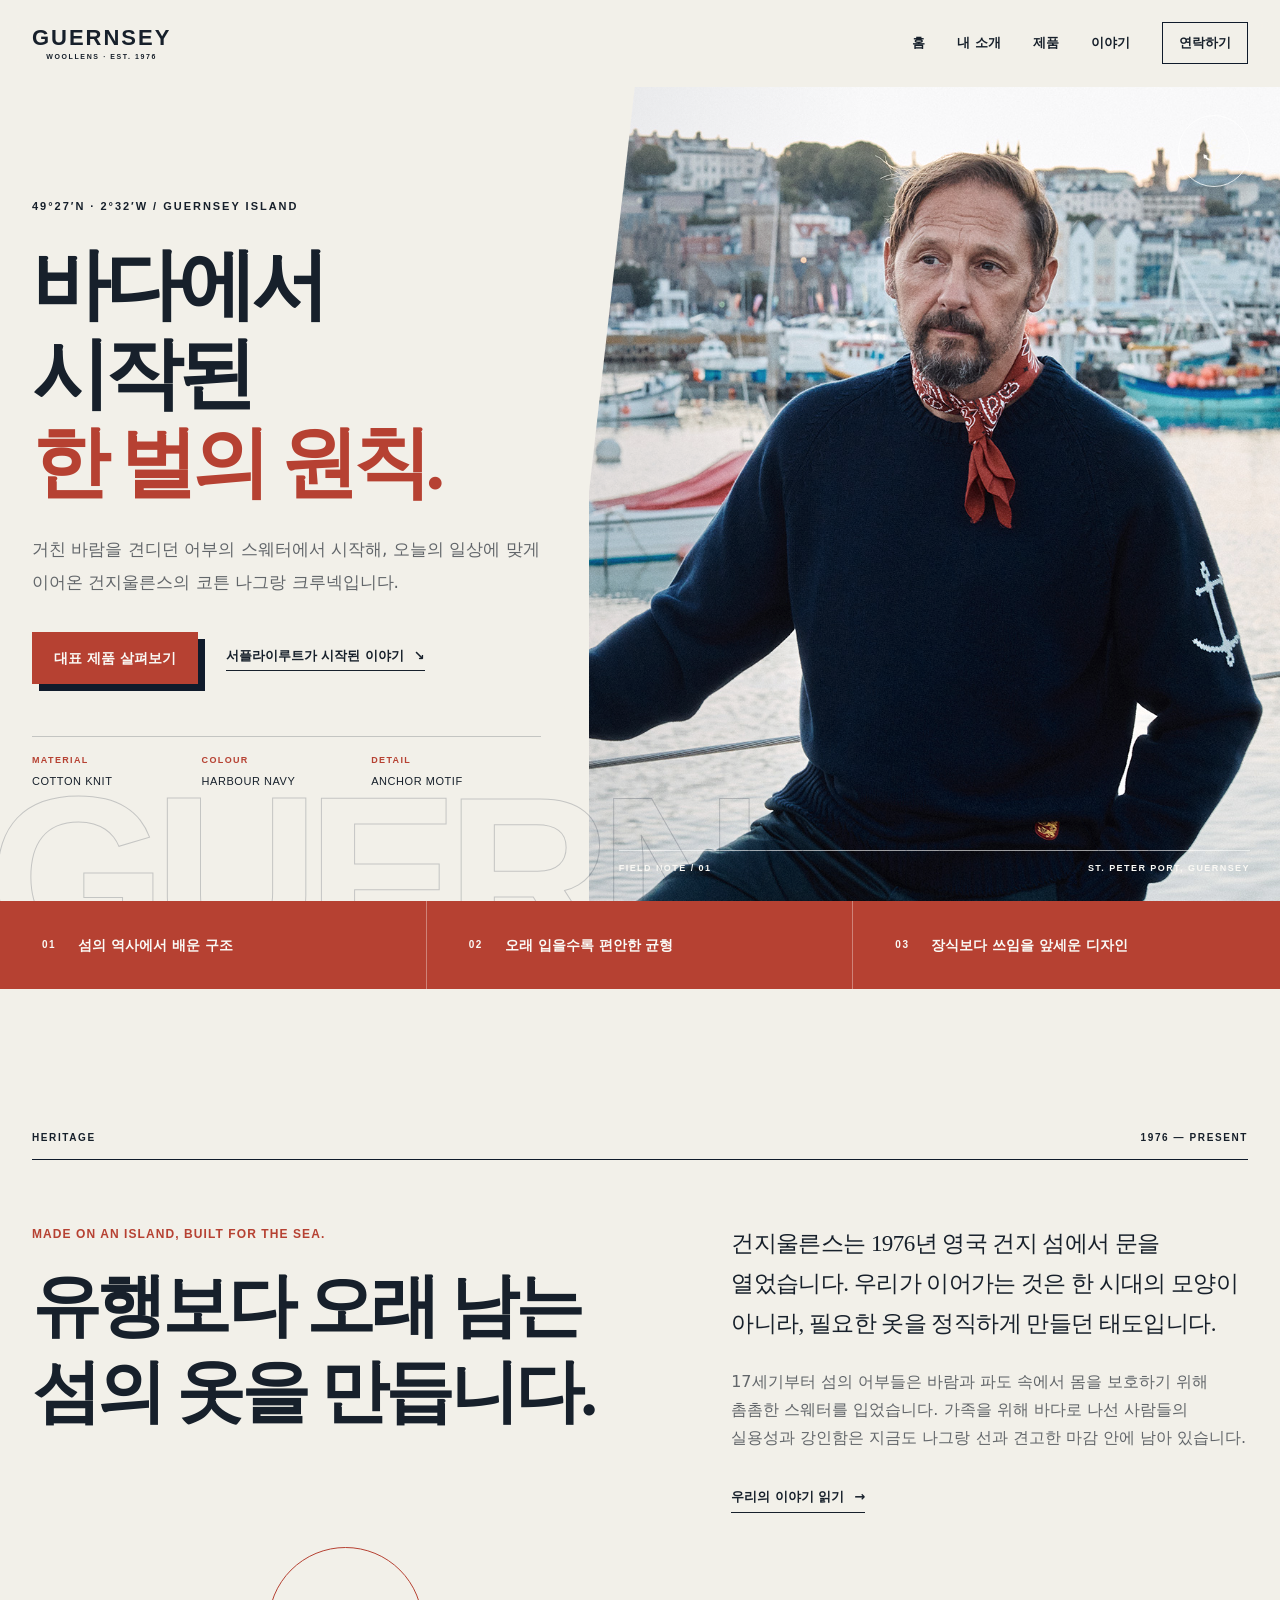
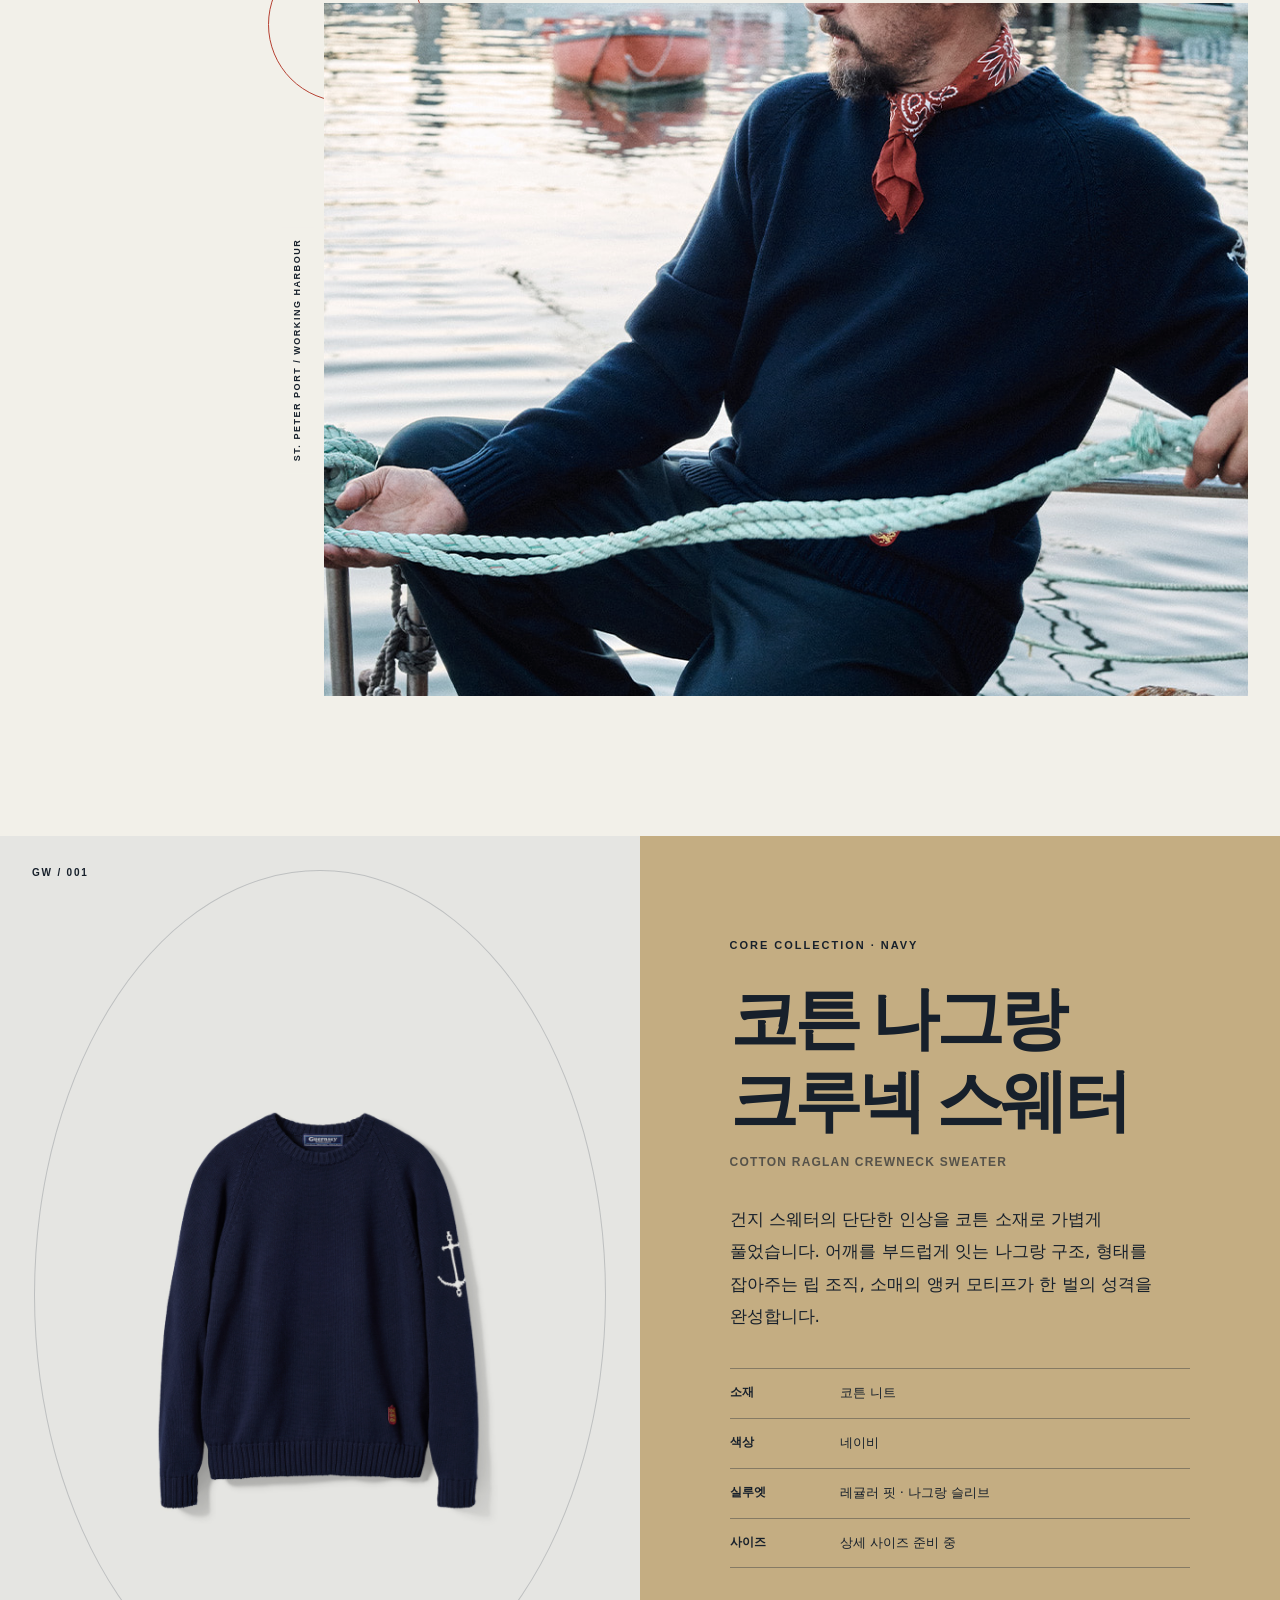
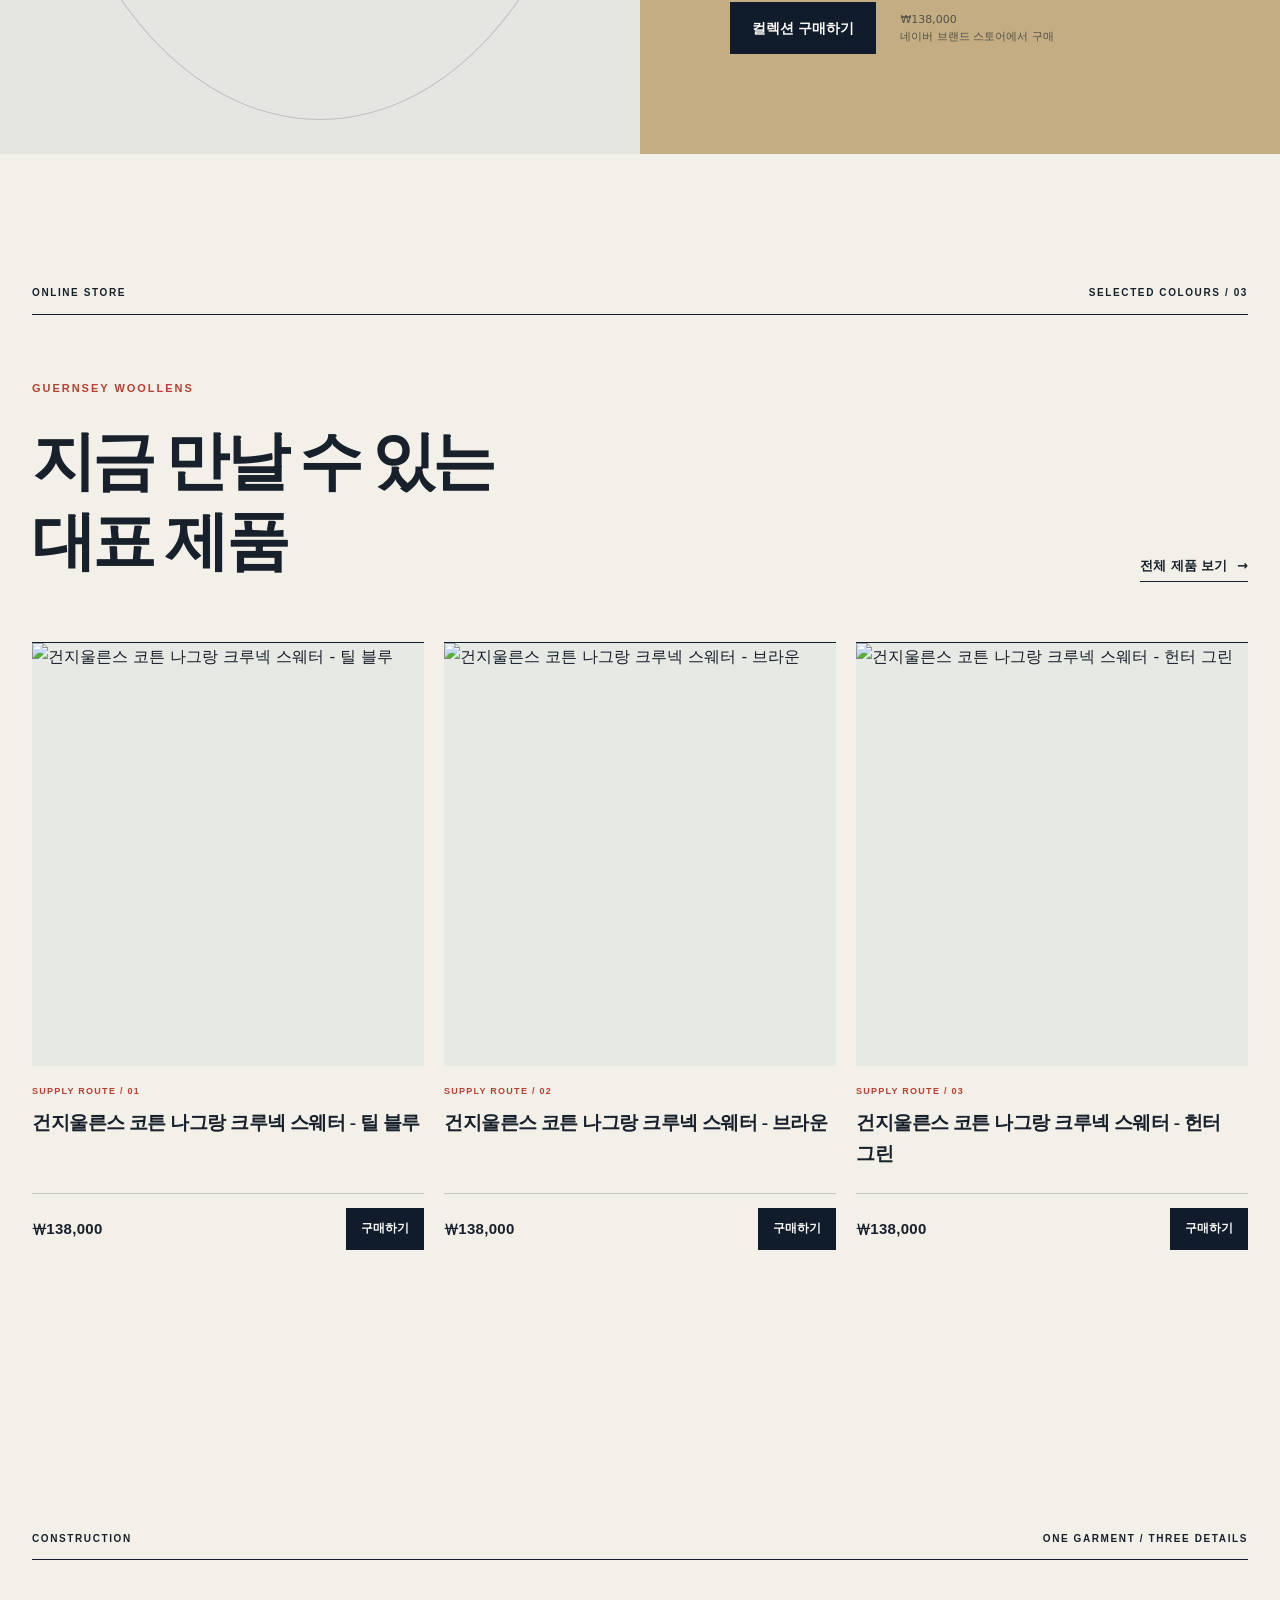
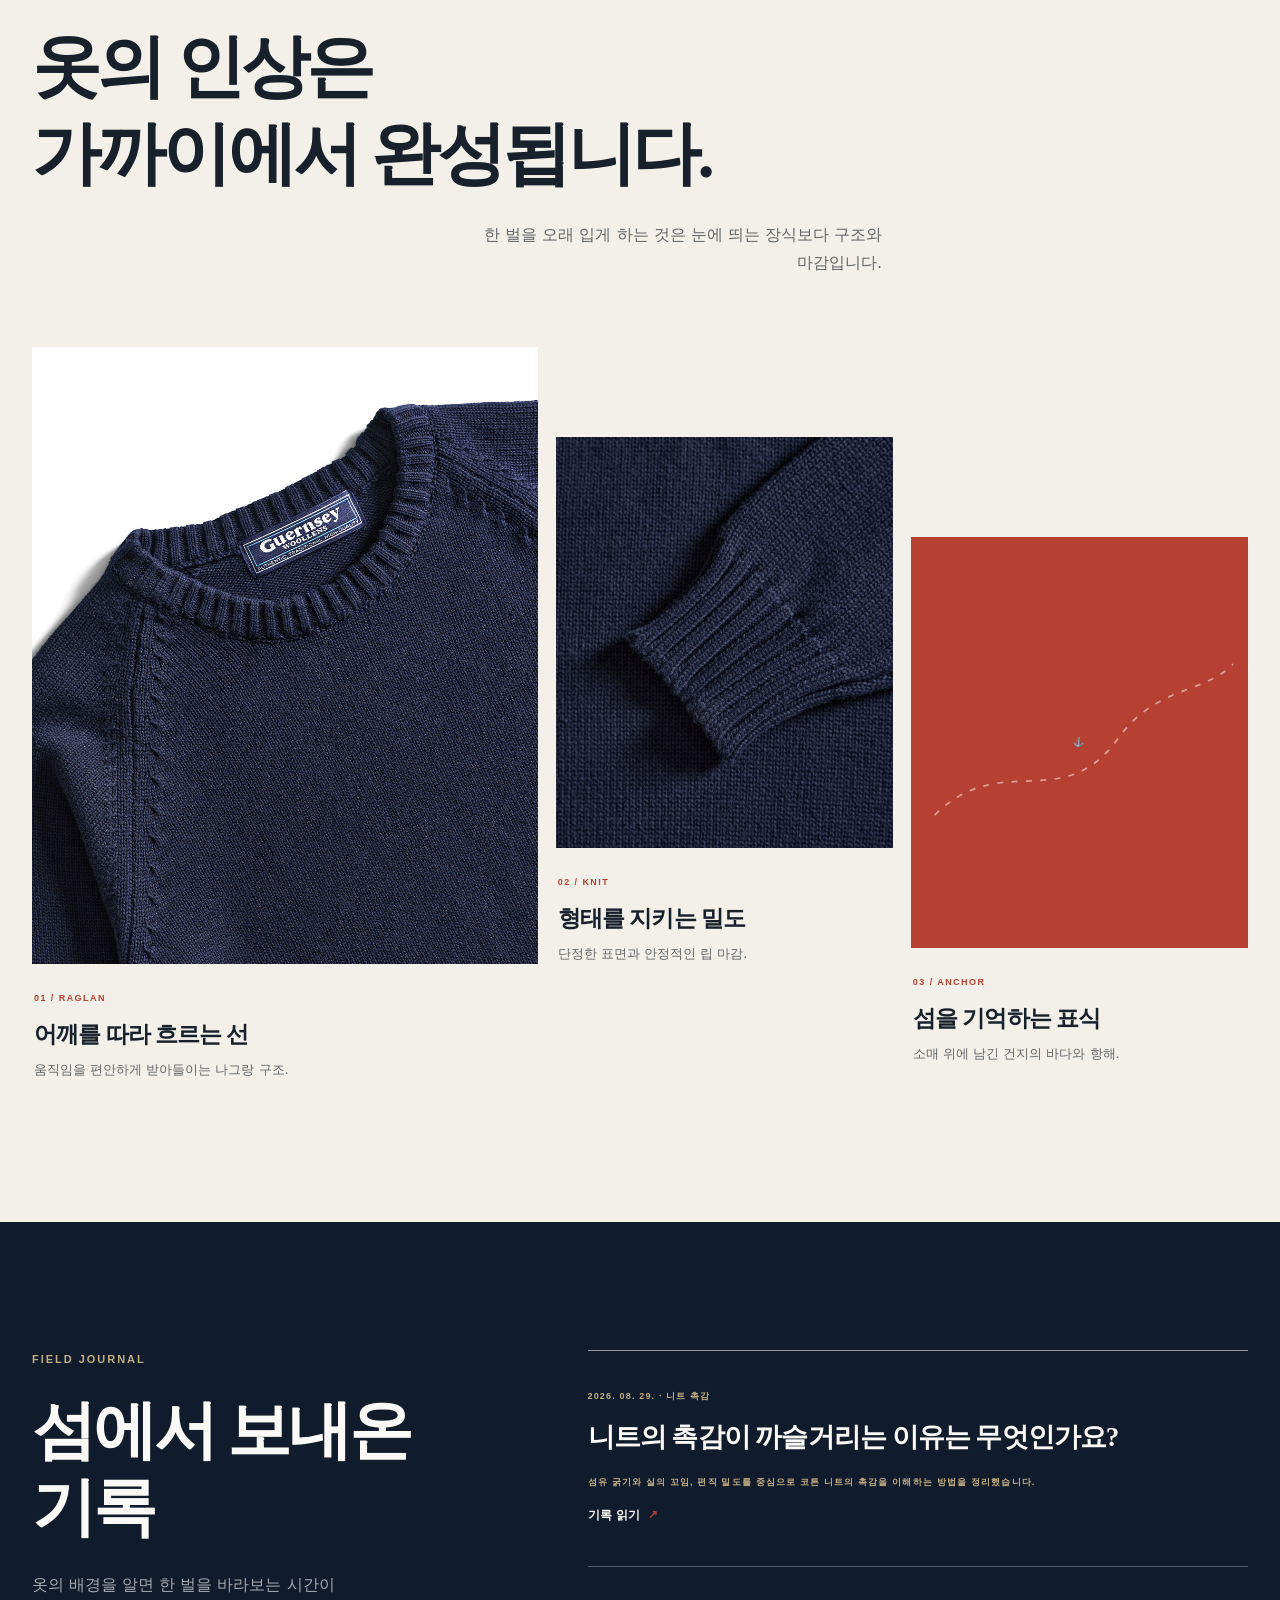
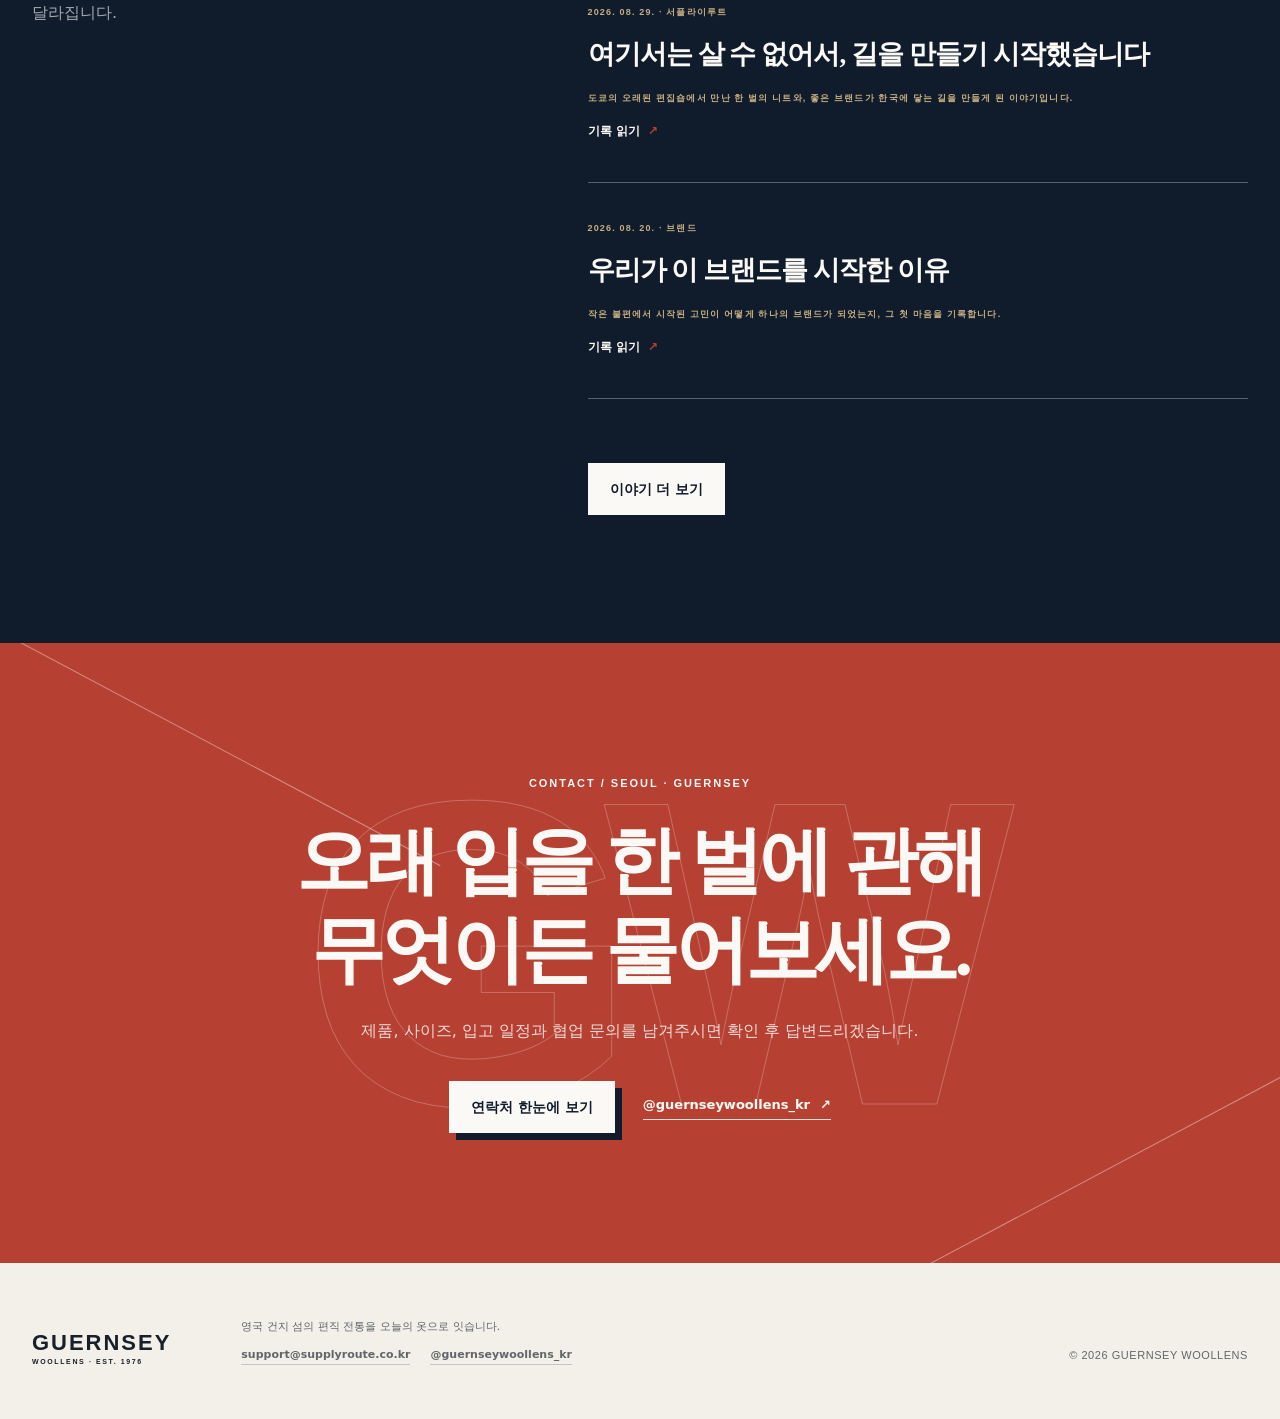
==== index.html @ d90241e7 "Publish knit texture guide" ====
<!doctype html>
<html lang="ko">
  <head>
    <meta charset="utf-8">
    <meta name="viewport" content="width=device-width, initial-scale=1">
    <meta
      name="description"
      content="1976년 영국 건지 섬에서 시작된 건지울른스. 전통적인 편직 방식으로 완성한 코튼 나그랑 크루넥 스웨터를 소개합니다."
    >
    <meta name="theme-color" content="#101b2b">
    <link rel="canonical" href="https://guernsey-woollens-swpark.vercel.app/">
    <meta property="og:type" content="website">
    <meta property="og:locale" content="ko_KR">
    <meta property="og:site_name" content="건지울른스">
    <meta property="og:title" content="건지울른스 | 바다에서 시작된 한 벌의 원칙">
    <meta property="og:description" content="1976년 영국 건지 섬에서 시작된 건지울른스의 코튼 나그랑 크루넥 스웨터를 소개합니다.">
    <meta property="og:url" content="https://guernsey-woollens-swpark.vercel.app/">
    <meta property="og:image" content="https://guernsey-woollens-swpark.vercel.app/assets/guernsey-hero.jpg">
    <title>건지울른스 | 바다에서 시작된 한 벌의 원칙</title>
    <script type="application/ld+json">
      {
        "@context": "https://schema.org",
        "@graph": [
          {
            "@type": "Organization",
            "@id": "https://guernsey-woollens-swpark.vercel.app/#organization",
            "name": "건지울른스",
            "alternateName": "Guernsey Woollens",
            "url": "https://guernsey-woollens-swpark.vercel.app/",
            "email": "support@supplyroute.co.kr",
            "foundingDate": "1976",
            "foundingLocation": {"@type": "Place", "name": "영국 건지 섬"},
            "sameAs": [
              "https://www.instagram.com/guernseywoollens_kr/",
              "https://supplyroute.co.kr/brand/signature.html?brand_no=137"
            ]
          },
          {
            "@type": "WebSite",
            "@id": "https://guernsey-woollens-swpark.vercel.app/#website",
            "url": "https://guernsey-woollens-swpark.vercel.app/",
            "name": "건지울른스 · 서플라이루트",
            "inLanguage": "ko-KR",
            "publisher": {"@id": "https://guernsey-woollens-swpark.vercel.app/#organization"}
          },
          {
            "@type": "Product",
            "name": "건지울른스 코튼 나그랑 크루넥 스웨터 컬렉션",
            "description": "코튼 소재의 나그랑 크루넥 스웨터 컬렉션입니다.",
            "image": "https://guernsey-woollens-swpark.vercel.app/assets/guernsey-product.jpg",
            "brand": {"@type": "Brand", "name": "건지울른스"},
            "offers": {
              "@type": "Offer",
              "url": "https://brand.naver.com/supplyroute/products/10875365708",
              "priceCurrency": "KRW",
              "price": "138000"
            }
          }
        ]
      }
    </script>
    <link rel="stylesheet" href="styles.css">
    <script src="script.js" defer></script>
  </head>
  <body>
    <a class="skip-link" href="#main">본문으로 바로가기</a>

    <header class="site-header" data-header>
      <div class="header-inner">
        <a class="wordmark" href="#home" aria-label="건지울른스 홈">
          <strong>GUERNSEY</strong>
          <span>WOOLLENS · EST. 1976</span>
        </a>
        <button
          class="menu-button"
          type="submit"
          aria-expanded="false"
          aria-controls="site-nav"
          aria-label="메뉴 열기"
          data-menu-button
        >
          <span></span><span></span>
        </button>
        <nav class="site-nav" id="site-nav" aria-label="주요 메뉴" data-menu>
          <a href="#home">홈</a>
          <a href="about.html">내 소개</a>
          <a href="products.html">제품</a>
          <a href="story/">이야기</a>
          <a class="nav-contact" href="contact.html">연락하기</a>
        </nav>
      </div>
    </header>

    <main id="main">
      <section class="hero" id="home" aria-labelledby="hero-title">
        <div class="hero-copy" data-reveal>
          <p class="coordinate">49°27′N · 2°32′W / GUERNSEY ISLAND</p>
          <h1 id="hero-title">바다에서 시작된<br><em>한 벌의 원칙.</em></h1>
          <p class="hero-description">
            거친 바람을 견디던 어부의 스웨터에서 시작해, 오늘의 일상에 맞게 이어온
            건지울른스의 코튼 나그랑 크루넥입니다.
          </p>
          <div class="hero-actions">
            <a class="button button-signal" href="#featured-products">대표 제품 살펴보기</a>
            <a class="rule-link" href="about.html">서플라이루트가 시작된 이야기 <span aria-hidden="true">↘</span></a>
          </div>
          <dl class="hero-specs" aria-label="대표 제품 요약">
            <div><dt>Material</dt><dd>Cotton knit</dd></div>
            <div><dt>Colour</dt><dd>Harbour navy</dd></div>
            <div><dt>Detail</dt><dd>Anchor motif</dd></div>
          </dl>
        </div>
        <figure class="hero-image" data-reveal>
          <img src="assets/guernsey-hero.jpg" alt="건지 항구를 배경으로 네이비 나그랑 스웨터를 입은 남성" width="960" height="1280">
          <figcaption><span>FIELD NOTE / 01</span><span>ST. PETER PORT, GUERNSEY</span></figcaption>
          <div class="anchor-stamp" aria-hidden="true">⚓</div>
        </figure>
        <p class="hero-ghost" aria-hidden="true">GUERNSEY</p>
      </section>

      <section class="signal-strip" aria-label="브랜드 핵심 가치">
        <div><span>01</span><p>섬의 역사에서 배운 구조</p></div>
        <div><span>02</span><p>오래 입을수록 편안한 균형</p></div>
        <div><span>03</span><p>장식보다 쓰임을 앞세운 디자인</p></div>
      </section>

      <section class="section heritage" id="about" aria-labelledby="about-title">
        <div class="section-label" data-reveal><span>HERITAGE</span><span>1976 — PRESENT</span></div>
        <div class="heritage-grid">
          <div class="heritage-title" data-reveal>
            <p class="kicker">Made on an island, built for the sea.</p>
            <h2 id="about-title">유행보다 오래 남는<br>섬의 옷을 만듭니다.</h2>
          </div>
          <div class="heritage-copy" data-reveal>
            <p class="lead">
              건지울른스는 1976년 영국 건지 섬에서 문을 열었습니다. 우리가 이어가는 것은
              한 시대의 모양이 아니라, 필요한 옷을 정직하게 만들던 태도입니다.
            </p>
            <p>
              17세기부터 섬의 어부들은 바람과 파도 속에서 몸을 보호하기 위해 촘촘한 스웨터를
              입었습니다. 가족을 위해 바다로 나선 사람들의 실용성과 강인함은 지금도
              나그랑 선과 견고한 마감 안에 남아 있습니다.
            </p>
            <a class="rule-link" href="about.html">우리의 이야기 읽기 <span aria-hidden="true">→</span></a>
          </div>
        </div>
        <figure class="heritage-photo" data-reveal>
          <img src="assets/guernsey-harbour.jpg" alt="건지 항구에서 네이비 스웨터를 입고 배 위에 앉아 있는 남성" width="960" height="1280" loading="lazy">
          <figcaption>ST. PETER PORT / WORKING HARBOUR</figcaption>
        </figure>
      </section>

      <section class="product-feature" id="products" aria-labelledby="product-title">
        <div class="product-visual" data-reveal>
          <img src="assets/guernsey-product.jpg" alt="네이비 코튼 나그랑 크루넥 스웨터 정면" width="960" height="1280" loading="lazy">
          <span class="product-index">GW / 001</span>
        </div>
        <div class="product-content" data-reveal>
          <p class="coordinate">CORE COLLECTION · NAVY</p>
          <h2 id="product-title">코튼 나그랑<br>크루넥 스웨터</h2>
          <p class="product-name-en">Cotton Raglan Crewneck Sweater</p>
          <p class="product-description">
            건지 스웨터의 단단한 인상을 코튼 소재로 가볍게 풀었습니다. 어깨를 부드럽게 잇는
            나그랑 구조, 형태를 잡아주는 립 조직, 소매의 앵커 모티프가 한 벌의 성격을 완성합니다.
          </p>
          <dl class="product-spec-table">
            <div><dt>소재</dt><dd>코튼 니트</dd></div>
            <div><dt>색상</dt><dd>네이비</dd></div>
            <div><dt>실루엣</dt><dd>레귤러 핏 · 나그랑 슬리브</dd></div>
            <div><dt>사이즈</dt><dd>상세 사이즈 준비 중</dd></div>
          </dl>
          <div class="product-actions">
            <a class="button button-navy" href="https://brand.naver.com/supplyroute/products/10875365708" target="_blank" rel="noopener noreferrer">컬렉션 구매하기</a>
            <p>₩138,000<br>네이버 브랜드 스토어에서 구매</p>
          </div>
        </div>
      </section>

      <section class="featured-products section" id="featured-products" aria-labelledby="featured-title">
        <div class="section-label" data-reveal><span>ONLINE STORE</span><span>SELECTED COLOURS / 03</span></div>
        <div class="catalog-heading" data-reveal>
          <div>
            <p class="coordinate">GUERNSEY WOOLLENS</p>
            <h2 id="featured-title">지금 만날 수 있는<br>대표 제품</h2>
          </div>
          <a class="rule-link" href="products.html">전체 제품 보기 <span aria-hidden="true">→</span></a>
        </div>
        <div class="product-card-grid product-card-grid-featured" data-products-grid data-mode="featured" data-limit="3" aria-live="polite">
          <p class="products-loading">제품 정보를 불러오는 중입니다.</p>
        </div>
      </section>

      <section class="section construction" aria-labelledby="construction-title">
        <div class="section-label" data-reveal><span>CONSTRUCTION</span><span>ONE GARMENT / THREE DETAILS</span></div>
        <div class="construction-heading" data-reveal>
          <h2 id="construction-title">옷의 인상은<br>가까이에서 완성됩니다.</h2>
          <p>한 벌을 오래 입게 하는 것은 눈에 띄는 장식보다 구조와 마감입니다.</p>
        </div>
        <div class="detail-grid">
          <article class="detail-card detail-main" data-reveal>
            <img src="assets/guernsey-neckline.jpg" alt="건지울른스 라벨과 나그랑 봉제선을 보여주는 네이비 스웨터 넥라인" width="960" height="1280" loading="lazy">
            <div><span>01 / RAGLAN</span><h3>어깨를 따라 흐르는 선</h3><p>움직임을 편안하게 받아들이는 나그랑 구조.</p></div>
          </article>
          <article class="detail-card detail-texture" data-reveal>
            <img src="assets/guernsey-knit-detail.jpg" alt="네이비 스웨터의 촘촘한 편직과 립 마감 확대" width="960" height="1280" loading="lazy">
            <div><span>02 / KNIT</span><h3>형태를 지키는 밀도</h3><p>단정한 표면과 안정적인 립 마감.</p></div>
          </article>
          <article class="detail-card detail-anchor" data-reveal>
            <div class="anchor-panel" aria-hidden="true">
              <span>⚓</span>
              <svg viewBox="0 0 400 240" fill="none"><path d="M28 206C106 128 180 206 245 116C292 51 345 64 382 27"/></svg>
            </div>
            <div><span>03 / ANCHOR</span><h3>섬을 기억하는 표식</h3><p>소매 위에 남긴 건지의 바다와 항해.</p></div>
          </article>
        </div>
      </section>

      <section class="journal" id="journal" aria-labelledby="journal-title">
        <div class="journal-heading" data-reveal>
          <p class="coordinate">FIELD JOURNAL</p>
          <h2 id="journal-title">섬에서 보내온 기록</h2>
          <p>옷의 배경을 알면 한 벌을 바라보는 시간이 달라집니다.</p>
        </div>
        <div class="journal-list" data-home-stories aria-live="polite">
          <p class="home-stories-loading">최신 이야기를 불러오는 중입니다.</p>
        </div>
        <a class="button button-light journal-more" href="story/">이야기 더 보기</a>
      </section>

      <section class="contact" id="contact" aria-labelledby="contact-title">
        <div class="contact-mark" aria-hidden="true">GW</div>
        <div class="contact-inner" data-reveal>
          <p class="coordinate">CONTACT / SEOUL · GUERNSEY</p>
          <h2 id="contact-title">오래 입을 한 벌에 관해<br>무엇이든 물어보세요.</h2>
          <p>제품, 사이즈, 입고 일정과 협업 문의를 남겨주시면 확인 후 답변드리겠습니다.</p>
          <div class="contact-actions">
            <a class="button button-light" href="contact.html">연락처 한눈에 보기</a>
            <a class="rule-link rule-link-light" href="https://www.instagram.com/guernseywoollens_kr/" target="_blank" rel="noopener noreferrer">@guernseywoollens_kr <span aria-hidden="true">↗</span></a>
          </div>
        </div>
      </section>
    </main>

    <footer class="site-footer">
      <a class="wordmark footer-wordmark" href="#home"><strong>GUERNSEY</strong><span>WOOLLENS · EST. 1976</span></a>
      <div class="footer-copy">
        <p>영국 건지 섬의 편직 전통을 오늘의 옷으로 잇습니다.</p>
        <div class="footer-links"><a href="mailto:support@supplyroute.co.kr" target="_blank" rel="noopener noreferrer">support@supplyroute.co.kr</a><a href="https://www.instagram.com/guernseywoollens_kr/" target="_blank" rel="noopener noreferrer">@guernseywoollens_kr</a></div>
      </div>
      <p class="copyright">© <span data-year>2026</span> GUERNSEY WOOLLENS</p>
    </footer>
  </body>
</html>
---- styles.css ----
:root {
  --navy: #101b2b;
  --navy-soft: #1b2a40;
  --mist: #e7e9e4;
  --canvas: #f2f0e9;
  --rope: #c4ad82;
  --signal: #b64132;
  --signal-dark: #8f3026;
  --ink: #17202b;
  --muted: #62666a;
  --line: rgba(16, 27, 43, 0.2);
  --white: #faf9f5;
  --display: "Noto Serif KR", "Nanum Myeongjo", Batang, Georgia, serif;
  --body: Pretendard, SUIT, "Noto Sans KR", "Apple SD Gothic Neo", system-ui, sans-serif;
  --utility: "Arial Narrow", "Roboto Condensed", Arial, sans-serif;
  --page: min(1240px, calc(100% - 64px));
}

*, *::before, *::after { box-sizing: border-box; }
html {
  scroll-behavior: smooth;
  scrollbar-color: var(--signal) var(--canvas);
  scrollbar-width: thin;
}
body {
  margin: 0;
  overflow-x: hidden;
  background: var(--canvas);
  color: var(--ink);
  font-family: var(--body);
  font-size: 16px;
  line-height: 1.75;
  word-break: keep-all;
  overflow-wrap: break-word;
}
body.menu-open { overflow: hidden; }
body::-webkit-scrollbar { width: 11px; }
body::-webkit-scrollbar-track { background: var(--canvas); }
body::-webkit-scrollbar-thumb { background: var(--signal); border: 3px solid var(--canvas); border-radius: 999px; }
a { color: inherit; text-decoration: none; }
img { display: block; width: 100%; height: auto; }
figure, p, h1, h2, h3, dl { margin-top: 0; }
button { color: inherit; font: inherit; }
button, a { -webkit-tap-highlight-color: transparent; }
section[id] { scroll-margin-top: 88px; }
:focus-visible { outline: 3px solid var(--signal); outline-offset: 4px; }

.skip-link {
  position: fixed; left: 16px; top: 12px; z-index: 100; padding: 9px 15px;
  background: var(--signal); color: var(--white); transform: translateY(-160%); transition: transform 160ms ease;
}
.skip-link:focus { transform: translateY(0); }
.site-header {
  position: sticky; top: 0; z-index: 50; border-bottom: 1px solid transparent;
  background: rgba(242, 240, 233, .92); backdrop-filter: blur(14px); transition: border-color 180ms ease;
}
.site-header.is-scrolled { border-color: var(--line); }
.header-inner { width: var(--page); height: 86px; margin: 0 auto; display: flex; align-items: center; justify-content: space-between; }
.wordmark { display: inline-flex; flex-direction: column; align-items: center; gap: 0; line-height: 1; }
.wordmark strong { font-family: var(--utility); font-size: 22px; font-stretch: condensed; letter-spacing: .09em; }
.wordmark span { margin-top: 4px; font-family: var(--utility); font-size: 7px; font-weight: 700; letter-spacing: .23em; }
.site-nav { display: flex; align-items: center; gap: 32px; font-size: 13px; font-weight: 700; }
.site-nav a { position: relative; padding: 11px 0; }
.site-nav a::after { content: ""; position: absolute; left: 0; right: 100%; bottom: 6px; height: 1px; background: var(--signal); transition: right 180ms ease; }
.site-nav a:hover::after, .site-nav a:focus-visible::after { right: 0; }
.site-nav .nav-contact { padding: 9px 16px; border: 1px solid var(--navy); }
.site-nav .nav-contact::after { display: none; }
.site-nav .nav-contact:hover, .site-nav .nav-contact:focus-visible { background: var(--navy); color: var(--white); }
.site-nav .nav-contact[aria-current="page"] { background: var(--navy); color: var(--white); }
.menu-button { display: none; }

.hero {
  position: relative; min-height: calc(100svh - 86px); overflow: hidden;
  display: grid; grid-template-columns: minmax(0, 46%) minmax(0, 54%); background: var(--canvas);
}
.hero::before {
  content: ""; position: absolute; left: calc(46% - 46px); top: 0; bottom: 0; z-index: 3;
  width: 92px; background: var(--canvas); clip-path: polygon(0 0, 100% 0, 0 100%);
}
.hero-copy {
  position: relative; z-index: 4; align-self: center; max-width: 610px;
  margin-left: max(32px, calc((100vw - 1240px) / 2)); padding: 72px 48px 72px 0;
}
.coordinate { margin-bottom: 24px; font-family: var(--utility); font-size: 11px; font-weight: 800; letter-spacing: .18em; text-transform: uppercase; }
.hero h1 { margin-bottom: 26px; font-family: var(--display); font-size: clamp(50px, 6.1vw, 88px); line-height: 1.14; letter-spacing: -.065em; font-weight: 700; }
.hero h1 em { color: var(--signal); font-style: normal; }
.hero-description { max-width: 560px; margin-bottom: 34px; color: var(--muted); font-size: 17px; line-height: 1.9; }
.hero-actions, .contact-actions { display: flex; align-items: center; gap: 28px; }
.button { display: inline-flex; min-height: 52px; align-items: center; justify-content: center; padding: 12px 22px; font-size: 14px; font-weight: 800; transition: transform 180ms ease, background 180ms ease, box-shadow 180ms ease; }
.button:hover { transform: translateY(-2px); }
.button-signal { background: var(--signal); color: var(--white); box-shadow: 7px 7px 0 var(--navy); }
.button-signal:hover { background: var(--signal-dark); box-shadow: 10px 10px 0 var(--navy); }
.rule-link { display: inline-flex; align-items: center; gap: 10px; padding-bottom: 3px; border-bottom: 1px solid currentColor; font-size: 13px; font-weight: 800; }
.rule-link span { transition: transform 180ms ease; }
.rule-link:hover span { transform: translate(3px, 3px); }
.hero-specs { display: grid; grid-template-columns: repeat(3, 1fr); margin: 52px 0 0; border-top: 1px solid var(--line); }
.hero-specs div { padding: 16px 12px 0 0; }
.hero-specs dt { margin-bottom: 3px; color: var(--signal); font-family: var(--utility); font-size: 9px; font-weight: 800; letter-spacing: .15em; text-transform: uppercase; }
.hero-specs dd { margin: 0; font-family: var(--utility); font-size: 11px; letter-spacing: .05em; text-transform: uppercase; }
.hero-image { position: relative; z-index: 2; height: calc(100svh - 86px); min-height: 690px; margin: 0; overflow: hidden; background: var(--navy); }
.hero-image img { width: 100%; height: 100%; object-fit: cover; object-position: center 34%; filter: saturate(.82) contrast(1.04); }
.hero-image::after { content: ""; position: absolute; inset: 0; background: linear-gradient(90deg, rgba(16,27,43,.08), transparent 40%); pointer-events: none; }
.hero-image figcaption { position: absolute; left: 30px; right: 30px; bottom: 24px; z-index: 2; display: flex; justify-content: space-between; padding-top: 10px; border-top: 1px solid rgba(255,255,255,.6); color: var(--white); font-family: var(--utility); font-size: 9px; font-weight: 700; letter-spacing: .16em; }
.anchor-stamp { position: absolute; right: 30px; top: 28px; z-index: 2; display: grid; place-items: center; width: 72px; height: 72px; border: 1px solid rgba(255,255,255,.8); border-radius: 50%; color: var(--white); font-size: 30px; }
.hero-ghost { position: absolute; left: -12px; bottom: -68px; z-index: 3; margin: 0; color: transparent; -webkit-text-stroke: 1px rgba(16,27,43,.2); font-family: var(--utility); font-size: clamp(110px, 18vw, 280px); font-weight: 900; letter-spacing: -.06em; line-height: .8; pointer-events: none; }

.signal-strip { display: grid; grid-template-columns: repeat(3, 1fr); background: var(--signal); color: var(--white); }
.signal-strip div { display: flex; align-items: center; gap: 22px; min-height: 88px; padding: 18px 42px; border-right: 1px solid rgba(255,255,255,.35); }
.signal-strip div:last-child { border-right: 0; }
.signal-strip span { font-family: var(--utility); font-size: 10px; font-weight: 800; letter-spacing: .15em; }
.signal-strip p { margin: 0; font-size: 14px; font-weight: 700; }
.section { width: var(--page); margin: 0 auto; padding: 140px 0; }
.section-label { display: flex; justify-content: space-between; margin-bottom: 64px; padding-bottom: 12px; border-bottom: 1px solid var(--navy); font-family: var(--utility); font-size: 10px; font-weight: 800; letter-spacing: .16em; }
.heritage-grid { display: grid; grid-template-columns: 1.05fr .95fr; gap: 10vw; align-items: start; }
.kicker { margin-bottom: 18px; color: var(--signal); font-family: var(--utility); font-size: 12px; font-weight: 800; letter-spacing: .09em; text-transform: uppercase; }
.heritage h2, .construction h2 { margin-bottom: 0; font-family: var(--display); font-size: clamp(42px, 5.4vw, 72px); line-height: 1.25; letter-spacing: -.055em; }
.heritage-copy .lead { margin-bottom: 24px; font-family: var(--display); font-size: 23px; line-height: 1.75; letter-spacing: -.025em; }
.heritage-copy > p:not(.lead) { color: var(--muted); }
.heritage-copy .rule-link { margin-top: 18px; }
.heritage-photo { position: relative; width: 76%; margin: 90px 0 0 auto; }
.heritage-photo::before { content: ""; position: absolute; left: -56px; top: -56px; width: 155px; height: 155px; border: 1px solid var(--signal); border-radius: 50%; }
.heritage-photo img { position: relative; aspect-ratio: 4 / 3; object-fit: cover; object-position: center 58%; filter: saturate(.78) contrast(1.05); }
.heritage-photo figcaption { position: absolute; left: -42px; top: 50%; padding: 8px 12px; background: var(--canvas); font-family: var(--utility); font-size: 9px; font-weight: 800; letter-spacing: .17em; transform: rotate(-90deg) translateX(-50%); transform-origin: left top; }

.product-feature { display: grid; grid-template-columns: 1fr 1fr; background: var(--mist); }
.product-visual { position: relative; min-height: 780px; padding: 70px; display: grid; place-items: center; background: #e5e5e2; overflow: hidden; }
.product-visual::after { content: ""; position: absolute; inset: 34px; border: 1px solid rgba(16,27,43,.18); border-radius: 50%; }
.product-visual img { position: relative; z-index: 2; width: min(570px, 86%); max-height: 690px; object-fit: contain; mix-blend-mode: multiply; }
.product-index { position: absolute; left: 32px; top: 28px; z-index: 3; font-family: var(--utility); font-size: 10px; font-weight: 800; letter-spacing: .18em; }
.product-content { display: flex; flex-direction: column; justify-content: center; padding: 100px clamp(48px, 7vw, 112px); background: var(--rope); }
.product-content h2 { margin-bottom: 10px; font-family: var(--display); font-size: clamp(44px, 5.3vw, 74px); line-height: 1.2; letter-spacing: -.055em; }
.product-name-en { margin-bottom: 30px; color: rgba(23,32,43,.64); font-family: var(--utility); font-size: 12px; font-weight: 800; letter-spacing: .1em; text-transform: uppercase; }
.product-description { max-width: 590px; margin-bottom: 36px; font-size: 17px; line-height: 1.9; }
.product-spec-table { margin: 0; border-top: 1px solid rgba(16,27,43,.35); }
.product-spec-table div { display: grid; grid-template-columns: 110px 1fr; padding: 13px 0; border-bottom: 1px solid rgba(16,27,43,.35); }
.product-spec-table dt { font-size: 12px; font-weight: 800; }
.product-spec-table dd { margin: 0; font-size: 13px; }
.product-actions { display: flex; align-items: center; gap: 24px; margin-top: 34px; }
.button-navy { background: var(--navy); color: var(--white); }
.button-navy:hover { background: var(--signal); }
.product-actions p { margin: 0; color: rgba(23,32,43,.65); font-size: 11px; line-height: 1.55; }

.construction-heading { max-width: 850px; margin-bottom: 70px; }
.construction-heading > p { max-width: 480px; margin: 24px 0 0 auto; color: var(--muted); text-align: right; }
.detail-grid { display: grid; grid-template-columns: 1.2fr .8fr .8fr; gap: 18px; align-items: start; }
.detail-card { min-width: 0; }
.detail-card > img, .anchor-panel { width: 100%; aspect-ratio: .82; object-fit: cover; background: var(--navy); }
.detail-main > img { object-position: 52% 18%; }
.detail-texture { margin-top: 90px; }
.detail-texture > img { object-position: center; }
.detail-anchor { margin-top: 190px; }
.anchor-panel { position: relative; overflow: hidden; display: grid; place-items: center; background: var(--signal); color: var(--white); }
.anchor-panel > span { position: relative; z-index: 2; font-size: clamp(72px, 9vw, 120px); }
.anchor-panel svg { position: absolute; inset: 0; width: 100%; height: 100%; }
.anchor-panel path { stroke: rgba(255,255,255,.5); stroke-width: 2; stroke-dasharray: 7 10; }
.detail-card > div:last-child { padding: 18px 2px 0; }
.detail-card div > span { color: var(--signal); font-family: var(--utility); font-size: 9px; font-weight: 800; letter-spacing: .16em; }
.detail-card h3 { margin: 5px 0 4px; font-family: var(--display); font-size: 23px; letter-spacing: -.035em; }
.detail-card p { margin-bottom: 0; color: var(--muted); font-size: 13px; }

.journal { display: grid; grid-template-columns: .8fr 1.2fr; gap: 9vw; padding: 128px max(32px, calc((100vw - 1240px) / 2)); background: var(--navy); color: var(--white); }
.journal-heading { position: sticky; top: 130px; align-self: start; }
.journal-heading .coordinate { color: var(--rope); }
.journal-heading h2 { margin-bottom: 24px; font-family: var(--display); font-size: clamp(40px, 5vw, 68px); line-height: 1.2; letter-spacing: -.05em; }
.journal-heading > p:last-child { max-width: 360px; color: rgba(255,255,255,.62); }
.journal-list { border-top: 1px solid rgba(255,255,255,.55); }
.journal-list article { padding: 38px 0; border-bottom: 1px solid rgba(255,255,255,.3); }
.journal-list article > p { margin-bottom: 10px; color: var(--rope); font-family: var(--utility); font-size: 9px; font-weight: 800; letter-spacing: .13em; text-transform: uppercase; }
.journal-list h3 { margin-bottom: 20px; font-family: var(--display); font-size: 27px; letter-spacing: -.035em; }
.journal-list a { display: inline-flex; gap: 8px; font-size: 12px; font-weight: 800; }
.journal-list a span { color: var(--signal); transition: transform 180ms ease; }
.journal-list a:hover span { transform: translate(3px, -3px); }
.journal-summary { margin: -8px 0 18px; color: rgba(255,255,255,.62); font-size: 14px; line-height: 1.8; }
.home-stories-loading { padding: 40px 0; color: rgba(255,255,255,.62); }
.journal-more { grid-column: 2; justify-self: start; margin-top: -4vw; }

.contact { position: relative; overflow: hidden; min-height: 620px; display: grid; place-items: center; padding: 100px 32px; background: var(--signal); color: var(--white); text-align: center; }
.contact::before, .contact::after { content: ""; position: absolute; width: 45vw; height: 1px; background: rgba(255,255,255,.4); }
.contact::before { left: -8vw; top: 14%; transform: rotate(28deg); }
.contact::after { right: -8vw; bottom: 14%; transform: rotate(-28deg); }
.contact-mark { position: absolute; color: transparent; -webkit-text-stroke: 1px rgba(255,255,255,.24); font-family: var(--utility); font-size: min(34vw, 490px); font-weight: 900; letter-spacing: -.08em; line-height: 1; }
.contact-inner { position: relative; z-index: 2; }
.contact h2 { margin-bottom: 22px; font-family: var(--display); font-size: clamp(43px, 5.8vw, 76px); line-height: 1.2; letter-spacing: -.055em; }
.contact-inner > p:not(.coordinate) { color: rgba(255,255,255,.8); }
.contact-actions { justify-content: center; margin-top: 36px; }
.button-light { background: var(--white); color: var(--navy); box-shadow: 7px 7px 0 var(--navy); }
.button-light:hover { box-shadow: 10px 10px 0 var(--navy); }
.rule-link-light { border-color: rgba(255,255,255,.85); }

.site-footer { width: var(--page); margin: 0 auto; padding: 54px 0; display: grid; grid-template-columns: auto 1fr auto; align-items: end; gap: 70px; }
.footer-wordmark { align-items: flex-start; }
.footer-copy p, .copyright { margin: 0; color: var(--muted); font-size: 11px; }
.footer-links { display: flex; flex-wrap: wrap; gap: 8px 20px; margin-top: 8px; }
.footer-links a { color: var(--muted); border-bottom: 1px solid var(--line); font-size: 11px; font-weight: 700; transition: color 180ms ease, border-color 180ms ease; }
.footer-links a:hover, .footer-links a:focus-visible { color: var(--signal); border-color: var(--signal); }
.copyright { font-family: var(--utility); letter-spacing: .05em; white-space: nowrap; }

/* About / founder story */
.site-nav [aria-current="page"]::after { right: 0; }
.story-hero { min-height: calc(100svh - 86px); display: grid; grid-template-columns: 1.05fr .95fr; background: var(--navy); color: var(--white); }
.story-hero-copy { align-self: center; max-width: 760px; padding: 90px 7vw 90px max(32px, calc((100vw - 1240px) / 2)); }
.story-hero-copy .coordinate { color: var(--rope); }
.story-hero h1 { margin-bottom: 34px; font-family: var(--display); font-size: clamp(50px, 6.3vw, 92px); font-weight: 700; line-height: 1.17; letter-spacing: -.065em; }
.story-hero h1 em { color: var(--rope); font-style: normal; }
.story-hero-copy > p:not(.coordinate) { max-width: 570px; color: rgba(255,255,255,.68); font-size: 17px; }
.story-scroll { display: inline-flex; gap: 12px; margin-top: 26px; padding-bottom: 4px; border-bottom: 1px solid var(--rope); color: var(--rope); font-size: 13px; font-weight: 800; }
.story-portrait { position: relative; min-height: 690px; margin: 0; overflow: hidden; }
.story-portrait img { width: 100%; height: 100%; object-fit: cover; object-position: center 55%; filter: saturate(.72) contrast(1.05); }
.story-portrait::after { content: ""; position: absolute; inset: 0; background: linear-gradient(90deg, rgba(16,27,43,.35), transparent 38%); }
.story-portrait figcaption { position: absolute; z-index: 2; inset: auto 24px 22px; display: flex; justify-content: space-between; padding-top: 10px; border-top: 1px solid rgba(255,255,255,.6); font-family: var(--utility); font-size: 8px; font-weight: 800; letter-spacing: .14em; }
.story-body { width: var(--page); margin: 0 auto; padding: 140px 0; display: grid; grid-template-columns: .48fr 1fr; gap: 10vw; }
.story-aside { padding-top: 12px; border-top: 1px solid var(--navy); }
.story-aside .coordinate { color: var(--signal); }
.story-aside > p:last-child { font-family: var(--display); font-size: 18px; line-height: 1.65; }
.story-prose { max-width: 720px; }
.story-prose h2 { margin-bottom: 24px; font-family: var(--display); font-size: clamp(42px, 5.2vw, 70px); line-height: 1.25; letter-spacing: -.055em; }
.story-prose .story-lead { color: var(--signal); font-family: var(--display); font-size: 24px; font-weight: 700; }
.story-prose > p:not(.story-lead) { margin-bottom: 24px; color: #43484e; font-size: 17px; line-height: 2; }
.story-quote { margin: 0; padding: 120px max(32px, calc((100vw - 1120px) / 2)); background: var(--rope); text-align: center; }
.story-quote p { margin-bottom: 22px; font-family: var(--display); font-size: clamp(36px, 5.1vw, 68px); font-weight: 700; line-height: 1.4; letter-spacing: -.05em; }
.story-quote cite { font-family: var(--utility); font-size: 10px; font-style: normal; font-weight: 800; letter-spacing: .14em; text-transform: uppercase; }
.story-chapter { position: relative; overflow: hidden; padding: 140px max(32px, calc((100vw - 1240px) / 2)); display: grid; grid-template-columns: .9fr 1fr; gap: 9vw; }
.story-chapter-dark { background: var(--navy); color: var(--white); }
.chapter-number { position: absolute; right: -30px; bottom: -100px; color: transparent; -webkit-text-stroke: 1px rgba(255,255,255,.13); font-family: var(--display); font-size: min(29vw, 430px); line-height: 1; }
.chapter-heading, .chapter-copy { position: relative; z-index: 2; }
.chapter-heading .coordinate { color: var(--rope); }
.chapter-heading h2 { font-family: var(--display); font-size: clamp(42px, 5vw, 68px); line-height: 1.3; letter-spacing: -.055em; }
.chapter-copy { padding-top: 48px; }
.chapter-copy p { margin-bottom: 27px; color: rgba(255,255,255,.7); font-size: 16px; line-height: 2; }
.chapter-copy p:last-child { color: var(--white); font-family: var(--display); font-size: 20px; }
.customer-story { width: var(--page); margin: 0 auto; padding: 140px 0; display: grid; grid-template-columns: .9fr 1.1fr; gap: 9vw; align-items: center; }
.customer-image { position: relative; }
.customer-image img { aspect-ratio: .86; object-fit: cover; filter: saturate(.75); }
.customer-image span { position: absolute; left: -18px; bottom: 26px; padding: 7px 12px; background: var(--signal); color: var(--white); font-family: var(--utility); font-size: 9px; font-weight: 800; letter-spacing: .16em; }
.customer-story article { max-width: 630px; }
.customer-story article .coordinate { color: var(--signal); }
.customer-story h2 { margin-bottom: 34px; font-family: var(--display); font-size: clamp(42px, 5vw, 66px); line-height: 1.28; letter-spacing: -.055em; }
.customer-story article > p:not(.coordinate) { color: var(--muted); line-height: 2; }
.customer-story .customer-words { margin: 32px 0; padding: 25px 0; border-block: 1px solid var(--navy); color: var(--navy); font-family: var(--display); font-size: 23px; font-weight: 700; }
.route-timeline { width: var(--page); margin: 0 auto; padding: 50px 0 150px; }
.timeline-heading { display: grid; grid-template-columns: .55fr 1fr; align-items: end; margin-bottom: 60px; }
.timeline-heading .coordinate { color: var(--signal); }
.timeline-heading h2 { margin: 0; font-family: var(--display); font-size: clamp(42px, 5vw, 68px); letter-spacing: -.055em; }
.timeline-list { margin: 0; padding: 0; list-style: none; border-top: 1px solid var(--navy); }
.timeline-list li { display: grid; grid-template-columns: .55fr 1fr; padding: 34px 0; border-bottom: 1px solid var(--line); }
.timeline-list time { color: var(--signal); font-family: var(--utility); font-size: 13px; font-weight: 800; letter-spacing: .12em; text-transform: uppercase; }
.timeline-list h3 { margin-bottom: 8px; font-family: var(--display); font-size: 26px; }
.timeline-list p { max-width: 660px; margin: 0; color: var(--muted); }
.story-promise { min-height: 680px; display: grid; justify-items: center; align-content: center; padding: 110px 32px; background: var(--signal); color: var(--white); text-align: center; }
.story-promise .coordinate { color: rgba(255,255,255,.7); }
.story-promise h2 { margin-bottom: 28px; font-family: var(--display); font-size: clamp(44px, 6vw, 80px); line-height: 1.3; letter-spacing: -.06em; }
.story-promise h2 em { color: var(--navy); font-style: normal; }
.story-promise > p:not(.coordinate) { margin-bottom: 38px; color: rgba(255,255,255,.8); font-size: 17px; }

/* Product catalogue */
.featured-products { padding-top: 130px; }
.catalog-heading { display: flex; align-items: end; justify-content: space-between; gap: 50px; margin-bottom: 60px; }
.catalog-heading .coordinate { color: var(--signal); }
.catalog-heading h2 { margin: 0; font-family: var(--display); font-size: clamp(42px, 5vw, 68px); line-height: 1.25; letter-spacing: -.055em; }
.product-card-grid { display: grid; grid-template-columns: repeat(3, minmax(0, 1fr)); gap: 54px 20px; }
.product-card { min-width: 0; border-top: 1px solid var(--navy); }
.product-card-image { display: block; position: relative; overflow: hidden; aspect-ratio: 1 / 1.08; background: var(--mist); }
.product-card-image::after { content: "↗"; position: absolute; right: 14px; top: 14px; display: grid; place-items: center; width: 38px; height: 38px; background: var(--navy); color: var(--white); font-family: var(--utility); font-size: 14px; opacity: 0; transform: translateY(5px); transition: opacity 180ms ease, transform 180ms ease; }
.product-card-image:hover::after, .product-card-image:focus-visible::after { opacity: 1; transform: none; }
.product-card-image img { width: 100%; height: 100%; object-fit: cover; transition: transform 420ms cubic-bezier(.2,.7,.2,1); }
.product-card-image:hover img { transform: scale(1.025); }
.product-card-content { padding-top: 18px; }
.product-card-label { margin-bottom: 8px; color: var(--signal); font-family: var(--utility); font-size: 9px; font-weight: 800; letter-spacing: .14em; }
.product-card h3 { min-height: 3.5em; margin-bottom: 18px; font-family: var(--display); font-size: 19px; line-height: 1.6; letter-spacing: -.025em; }
.product-card-footer { display: flex; align-items: center; justify-content: space-between; gap: 16px; padding-top: 14px; border-top: 1px solid var(--line); }
.product-card-price { margin: 0; font-family: var(--utility); font-size: 15px; font-weight: 800; letter-spacing: .02em; }
.product-buy-link { display: inline-flex; align-items: center; min-height: 42px; padding: 8px 15px; background: var(--navy); color: var(--white); font-size: 12px; font-weight: 800; transition: background 180ms ease, transform 180ms ease; }
.product-buy-link:hover { background: var(--signal); transform: translateY(-2px); }
.products-loading, .products-error { grid-column: 1 / -1; margin: 0; padding: 48px 0; border-block: 1px solid var(--line); color: var(--muted); text-align: center; }
.catalog-hero { min-height: 550px; padding: 120px max(32px, calc((100vw - 1240px) / 2)); display: grid; grid-template-columns: 1.15fr .85fr; gap: 10vw; align-items: end; background: var(--navy); color: var(--white); }
.catalog-hero .coordinate { color: var(--rope); }
.catalog-hero h1 { margin: 0; font-family: var(--display); font-size: clamp(54px, 7vw, 98px); line-height: 1.16; letter-spacing: -.065em; }
.catalog-hero h1 em { color: var(--rope); font-style: normal; }
.catalog-intro { align-self: end; padding-bottom: 12px; border-bottom: 1px solid rgba(255,255,255,.45); }
.catalog-intro > p:first-child { max-width: 450px; color: rgba(255,255,255,.72); font-size: 17px; line-height: 1.9; }
.catalog-source { margin-bottom: 12px; color: var(--rope); font-family: var(--utility); font-size: 10px; font-weight: 800; letter-spacing: .12em; }
.catalog-section { width: var(--page); margin: 0 auto; padding: 110px 0 150px; }
.catalog-toolbar { display: flex; align-items: end; justify-content: space-between; margin-bottom: 54px; padding-bottom: 14px; border-bottom: 1px solid var(--navy); }
.catalog-toolbar h2 { margin: 0; font-family: var(--display); font-size: 35px; }
.catalog-toolbar p { margin: 0; color: var(--signal); font-family: var(--utility); font-size: 10px; font-weight: 800; letter-spacing: .15em; }
.catalog-toolbar strong { font-size: 19px; }
.catalog-note { display: grid; grid-template-columns: .5fr 1fr; gap: 8vw; padding: 64px max(32px, calc((100vw - 1240px) / 2)); background: var(--rope); }
.catalog-note .coordinate { margin: 0; }
.catalog-note > p:last-child { max-width: 620px; margin: 0; }

/* Story / blog */
.visually-hidden { position: absolute !important; width: 1px; height: 1px; padding: 0; margin: -1px; overflow: hidden; clip: rect(0,0,0,0); white-space: nowrap; border: 0; }
.blog-hero { min-height: 560px; padding: 120px max(32px, calc((100vw - 1240px) / 2)); display: grid; grid-template-columns: 1.15fr .85fr; gap: 10vw; align-items: end; background: var(--navy); color: var(--white); }
.blog-hero .coordinate { color: var(--rope); }
.blog-hero h1 { margin: 0; font-family: var(--display); font-size: clamp(54px, 7vw, 96px); line-height: 1.18; letter-spacing: -.065em; }
.blog-hero h1 em { color: var(--rope); font-style: normal; }
.blog-hero-note { align-self: end; padding: 0 0 14px; border-bottom: 1px solid rgba(255,255,255,.45); }
.blog-hero-note > p { max-width: 460px; color: rgba(255,255,255,.72); font-size: 17px; line-height: 1.9; }
.blog-hero-note .rule-link { margin-top: 18px; }
.blog-list-section { width: var(--page); margin: 0 auto; padding: 110px 0 150px; }
.blog-list { margin: 0; padding: 0; list-style: none; border-top: 1px solid var(--navy); }
.blog-list-item { border-bottom: 1px solid var(--line); }
.blog-list-item > a { display: grid; grid-template-columns: 90px 1fr 48px; gap: 24px; align-items: center; padding: 42px 4px; transition: background 180ms ease, padding 180ms ease; }
.blog-list-item > a:hover { padding-inline: 18px; background: rgba(16,27,43,.035); }
.blog-list-number { align-self: start; color: var(--signal); font-family: var(--utility); font-size: 11px; font-weight: 800; letter-spacing: .14em; }
.blog-list-content time { color: var(--muted); font-family: var(--utility); font-size: 10px; font-weight: 800; letter-spacing: .12em; }
.blog-list-content h2 { margin: 8px 0 10px; font-family: var(--display); font-size: clamp(25px, 3vw, 36px); line-height: 1.45; letter-spacing: -.035em; }
.blog-list-content p { max-width: 680px; margin: 0; color: var(--muted); }
.blog-list-arrow { display: grid; place-items: center; width: 44px; height: 44px; border: 1px solid var(--navy); font-family: var(--utility); transition: background 180ms ease, color 180ms ease; }
.blog-list-item > a:hover .blog-list-arrow { background: var(--signal); border-color: var(--signal); color: var(--white); }
.blog-loading { padding: 70px 0; color: var(--muted); text-align: center; }
.post-shell { width: min(680px, calc(100% - 48px)); min-height: 70vh; margin: 0 auto; padding: 68px 0 120px; }
.post-top { margin-bottom: 72px; }
.post-heading { padding-bottom: 46px; border-bottom: 1px solid var(--navy); }
.post-heading .coordinate { color: var(--signal); }
.post-heading time { color: var(--muted); font-family: var(--utility); font-size: 11px; font-weight: 800; letter-spacing: .12em; }
.post-heading h1 { margin: 16px 0 20px; font-family: var(--display); font-size: clamp(38px, 6vw, 58px); line-height: 1.35; letter-spacing: -.055em; }
.post-author { margin-bottom: 14px; color: var(--muted); font-size: 13px; }
.post-tags { display: flex; flex-wrap: wrap; gap: 7px; }
.post-tags span { padding: 3px 10px; border: 1px solid var(--rope); color: var(--signal); font-size: 11px; font-weight: 700; }
.post-body { padding-top: 52px; color: #343a42; font-size: 17px; line-height: 2; }
.post-body p { margin-bottom: 1.65em; }
.post-body h2 { margin: 2.4em 0 .8em; font-family: var(--display); font-size: 27px; line-height: 1.5; letter-spacing: -.025em; }
.post-body ul { margin: 0 0 1.7em 1.25em; padding: 0; }
.post-body li { margin-bottom: .5em; }
.post-body li::marker { color: var(--signal); }
.post-faq { margin-top: 70px; }
.post-faq h2 { margin-bottom: 18px; font-family: var(--display); font-size: 28px; }
.post-faq details { padding: 17px 0; border-top: 1px solid var(--line); }
.post-faq details:last-child { border-bottom: 1px solid var(--line); }
.post-faq summary { cursor: pointer; font-weight: 800; list-style: none; }
.post-faq summary::-webkit-details-marker { display: none; }
.post-faq summary::before { content: "Q. "; color: var(--signal); }
.post-faq details p { margin: 12px 0 0; color: var(--muted); }
.post-key-sentence { color: var(--navy); font-weight: 800; }
.post-sources { margin-top: 70px; padding-top: 24px; border-top: 1px solid var(--line); }
.post-sources h2 { margin-bottom: 16px; font-family: var(--display); font-size: 24px; }
.post-sources ol { margin: 0; padding-left: 1.25em; color: var(--muted); font-size: 14px; line-height: 1.8; }
.post-sources a { text-decoration: underline; text-underline-offset: 3px; }
.post-cta { margin-top: 70px; padding: 34px; background: var(--sand); }
.post-cta h2 { margin: 0 0 12px; font-family: var(--display); font-size: 27px; }
.post-cta p { margin: 0 0 22px; color: var(--muted); line-height: 1.8; }
.post-pagination { display: grid; grid-template-columns: 1fr 1fr; gap: 20px; margin-top: 86px; padding-top: 20px; border-top: 1px solid var(--navy); }
.post-pagination a { min-width: 0; padding: 20px 0; }
.post-pagination a:last-child { text-align: right; }
.post-pagination-label { display: block; margin-bottom: 7px; color: var(--signal); font-family: var(--utility); font-size: 10px; font-weight: 800; letter-spacing: .14em; }
.post-pagination strong { display: -webkit-box; overflow: hidden; font-family: var(--display); font-size: 16px; line-height: 1.5; -webkit-box-orient: vertical; -webkit-line-clamp: 2; }
.post-not-found { padding: 100px 0; text-align: center; }
.post-not-found h1 { font-family: var(--display); font-size: 34px; }
.post-not-found p { margin-bottom: 28px; color: var(--muted); }

/* Contact page */
.contact-page-hero { min-height: 590px; padding: 120px max(32px, calc((100vw - 1240px) / 2)); display: grid; grid-template-columns: 1.2fr .8fr; gap: 10vw; align-items: end; background: var(--navy); color: var(--white); }
.contact-page-hero .coordinate { color: var(--rope); }
.contact-page-hero h1 { margin: 0; font-family: var(--display); font-size: clamp(52px, 6.7vw, 94px); line-height: 1.18; letter-spacing: -.065em; }
.contact-page-hero h1 em { color: var(--rope); font-style: normal; }
.contact-page-hero > p { align-self: end; max-width: 480px; margin-bottom: 12px; padding-bottom: 18px; border-bottom: 1px solid rgba(255,255,255,.45); color: rgba(255,255,255,.72); font-size: 17px; line-height: 1.9; }
.contact-channels { width: var(--page); margin: 0 auto; padding: 110px 0 150px; }
.contact-channel-list { border-top: 1px solid var(--navy); }
.contact-channel { display: grid; grid-template-columns: 190px minmax(0,1fr) auto; gap: 28px; align-items: center; min-height: 150px; padding: 28px 4px; border-bottom: 1px solid var(--line); transition: padding 180ms ease, background 180ms ease, color 180ms ease; }
.contact-channel:hover, .contact-channel:focus-visible { padding-inline: 24px; background: var(--signal); color: var(--white); }
.contact-channel > span { color: var(--signal); font-family: var(--utility); font-size: 10px; font-weight: 800; letter-spacing: .16em; }
.contact-channel:hover > span, .contact-channel:focus-visible > span { color: var(--white); }
.contact-channel strong { min-width: 0; font-family: var(--display); font-size: clamp(25px, 3.5vw, 44px); line-height: 1.35; letter-spacing: -.04em; overflow-wrap: anywhere; }
.contact-channel small { font-size: 11px; font-weight: 800; white-space: nowrap; }
.contact-page-note { min-height: 420px; display: grid; place-content: center; padding: 90px 24px; background: var(--rope); text-align: center; }
.contact-page-note .coordinate { color: var(--signal); }
.contact-page-note > p:last-child { max-width: 760px; margin: 0; font-family: var(--display); font-size: clamp(30px, 4.5vw, 54px); font-weight: 700; line-height: 1.5; letter-spacing: -.04em; }

[data-reveal] { opacity: 0; transform: translateY(22px); transition: opacity 650ms ease, transform 650ms cubic-bezier(.2,.7,.2,1); }
[data-reveal].is-visible { opacity: 1; transform: none; }

@media (max-width: 980px) {
  :root { --page: min(100% - 40px, 760px); }
  .header-inner { height: 76px; }
  .menu-button { position: relative; z-index: 61; display: grid; place-content: center; gap: 6px; width: 48px; height: 48px; padding: 0; border: 1px solid var(--line); background: var(--canvas); cursor: pointer; }
  .menu-button span { width: 21px; height: 2px; background: var(--navy); transition: transform 180ms ease; }
  .menu-button[aria-expanded="true"] span:first-child { transform: translateY(4px) rotate(45deg); }
  .menu-button[aria-expanded="true"] span:last-child { transform: translateY(-4px) rotate(-45deg); }
  .site-nav { position: fixed; inset: 0; z-index: 60; visibility: hidden; opacity: 0; transform: translateY(-10px); display: flex; flex-direction: column; align-items: flex-start; justify-content: center; gap: 20px; padding: 92px 34px; background: var(--navy); color: var(--white); font-family: var(--display); font-size: 34px; transition: opacity 200ms ease, transform 200ms ease, visibility 200ms; }
  .site-nav.is-open { visibility: visible; opacity: 1; transform: none; }
  .site-nav .nav-contact { font-family: var(--body); font-size: 15px; border-color: rgba(255,255,255,.7); }
  .site-nav .nav-contact[aria-current="page"] { background: var(--white); color: var(--navy); }
  .hero { min-height: auto; grid-template-columns: 1fr; }
  .hero::before { display: none; }
  .hero-copy { width: var(--page); max-width: none; margin: 0 auto; padding: 80px 0 72px; }
  .hero-image { height: min(112vw, 900px); min-height: 600px; }
  .hero-ghost { bottom: -27px; font-size: 21vw; }
  .signal-strip div { padding: 18px 24px; }
  .heritage-grid { grid-template-columns: 1fr; gap: 54px; }
  .heritage-copy { max-width: 620px; margin-left: auto; }
  .heritage-photo { width: 88%; }
  .product-feature { grid-template-columns: 1fr; }
  .product-visual { min-height: 680px; }
  .product-content { padding: 90px max(32px, calc((100vw - 760px) / 2)); }
  .detail-grid { grid-template-columns: 1fr 1fr; }
  .detail-anchor { grid-column: 2; margin-top: 0; }
  .journal { grid-template-columns: 1fr; }
  .journal-heading { position: static; }
  .journal-more { grid-column: auto; margin-top: 10px; }
  .site-footer { grid-template-columns: 1fr 1fr; }
  .footer-copy { grid-column: 1 / -1; grid-row: 2; }
  .story-hero { min-height: auto; grid-template-columns: 1fr; }
  .story-hero-copy { width: var(--page); max-width: none; margin: 0 auto; padding: 90px 0; }
  .story-portrait { min-height: 700px; }
  .story-body { grid-template-columns: 1fr; gap: 54px; }
  .story-aside { max-width: 320px; }
  .story-chapter { grid-template-columns: 1fr; gap: 30px; }
  .chapter-copy { max-width: 680px; margin-left: auto; }
  .customer-story { grid-template-columns: 1fr; }
  .customer-image { width: 72%; }
  .customer-story article { margin-left: auto; }
  .product-card-grid { grid-template-columns: repeat(2, minmax(0, 1fr)); }
  .catalog-hero { min-height: auto; grid-template-columns: 1fr; gap: 60px; padding-top: 100px; }
  .catalog-intro { max-width: 620px; }
  .blog-hero { min-height: auto; grid-template-columns: 1fr; gap: 60px; padding-top: 100px; }
  .blog-hero-note { max-width: 620px; }
  .contact-page-hero { min-height: auto; grid-template-columns: 1fr; gap: 60px; padding-top: 100px; }
  .contact-page-hero > p { max-width: 620px; }
  .contact-channel { grid-template-columns: 130px minmax(0,1fr); }
  .contact-channel small { grid-column: 2; }
}

@media (max-width: 620px) {
  :root { --page: calc(100% - 32px); }
  .wordmark strong { font-size: 19px; }
  .hero-copy { padding-top: 58px; }
  .hero h1 { font-size: 48px; }
  .hero-description { font-size: 16px; }
  .hero-actions, .contact-actions { align-items: flex-start; flex-direction: column; gap: 22px; }
  .hero-specs { grid-template-columns: 1fr 1fr; row-gap: 10px; }
  .hero-specs div:last-child { grid-column: 1 / -1; }
  .hero-image { height: 122vw; min-height: 480px; }
  .hero-image figcaption { left: 18px; right: 18px; font-size: 7px; }
  .anchor-stamp { right: 18px; top: 18px; width: 58px; height: 58px; font-size: 24px; }
  .signal-strip { grid-template-columns: 1fr; }
  .signal-strip div { min-height: 64px; border-right: 0; border-bottom: 1px solid rgba(255,255,255,.35); }
  .section { padding: 92px 0; }
  .section-label { margin-bottom: 44px; }
  .heritage h2, .construction h2 { font-size: 40px; }
  .heritage-copy .lead { font-size: 20px; }
  .heritage-photo { width: calc(100% - 28px); margin-top: 70px; }
  .heritage-photo::before { left: -28px; top: -28px; width: 90px; height: 90px; }
  .product-visual { min-height: 510px; padding: 44px 20px; }
  .product-content { padding: 74px 24px; }
  .product-content h2 { font-size: 44px; }
  .product-actions { align-items: flex-start; flex-direction: column; }
  .construction-heading > p { text-align: left; }
  .detail-grid { grid-template-columns: 1fr; gap: 50px; }
  .detail-texture, .detail-anchor { grid-column: auto; margin-top: 0; }
  .detail-card > img, .anchor-panel { aspect-ratio: 1 / 1.12; }
  .journal { padding: 88px 24px; }
  .journal-heading h2 { font-size: 42px; }
  .journal-list h3 { font-size: 23px; }
  .contact { min-height: 590px; padding: 80px 22px; }
  .contact h2 { font-size: 42px; }
  .site-footer { grid-template-columns: 1fr; align-items: start; gap: 26px; }
  .footer-copy { grid-column: auto; grid-row: auto; }
  .story-hero-copy { padding: 64px 0; }
  .story-hero h1 { font-size: 44px; }
  .story-portrait { min-height: 520px; }
  .story-portrait figcaption { flex-direction: column; gap: 4px; }
  .story-body { padding: 92px 0; }
  .story-prose h2, .chapter-heading h2, .customer-story h2 { font-size: 39px; }
  .story-prose > p:not(.story-lead), .chapter-copy p { font-size: 15px; line-height: 1.9; }
  .story-quote { padding: 86px 20px; }
  .story-quote p { font-size: 34px; }
  .story-chapter { padding: 92px 20px; }
  .chapter-copy { padding-top: 10px; }
  .customer-story { padding: 92px 0; }
  .customer-image { width: calc(100% - 18px); }
  .timeline-heading, .timeline-list li { grid-template-columns: 1fr; gap: 16px; }
  .route-timeline { padding-bottom: 92px; }
  .timeline-list li { padding: 26px 0; }
  .story-promise { min-height: 620px; padding: 90px 20px; }
  .story-promise h2 { font-size: 41px; }
  .catalog-heading { align-items: flex-start; flex-direction: column; gap: 28px; }
  .product-card-grid { grid-template-columns: 1fr; gap: 52px; }
  .product-card h3 { min-height: auto; }
  .catalog-hero { padding: 76px 20px; }
  .catalog-hero h1 { font-size: 48px; }
  .catalog-section { padding: 78px 0 100px; }
  .catalog-note { grid-template-columns: 1fr; gap: 12px; padding: 50px 20px; }
  .blog-hero { padding: 76px 20px; }
  .blog-hero h1 { font-size: 46px; }
  .blog-list-section { padding: 80px 0 100px; }
  .blog-list-item > a { grid-template-columns: 34px 1fr; gap: 12px; padding: 30px 0; }
  .blog-list-item > a:hover { padding-inline: 0; background: transparent; }
  .blog-list-arrow { display: none; }
  .blog-list-content h2 { font-size: 24px; }
  .blog-list-content p { font-size: 14px; }
  .post-shell { width: calc(100% - 32px); padding: 50px 0 90px; }
  .post-top { margin-bottom: 52px; }
  .post-heading h1 { font-size: 38px; }
  .post-body { font-size: 16px; line-height: 1.95; }
  .post-pagination { grid-template-columns: 1fr; }
  .post-pagination a:last-child { text-align: left; }
  .contact-page-hero { padding: 76px 20px; }
  .contact-page-hero h1 { font-size: 44px; }
  .contact-channels { padding: 80px 0 100px; }
  .contact-channel { grid-template-columns: 1fr; gap: 10px; min-height: 178px; padding: 30px 0; }
  .contact-channel:hover, .contact-channel:focus-visible { padding-inline: 16px; }
  .contact-channel strong { font-size: 27px; }
  .contact-channel small { grid-column: auto; margin-top: 8px; }
}

@media (prefers-reduced-motion: reduce) {
  html { scroll-behavior: auto; }
  *, *::before, *::after { scroll-behavior: auto !important; transition-duration: .01ms !important; animation-duration: .01ms !important; animation-iteration-count: 1 !important; }
  [data-reveal] { opacity: 1; transform: none; }
}

@media (forced-colors: active) {
  html { scrollbar-color: auto; }
  .button, .menu-button, .site-nav .nav-contact { border: 1px solid ButtonText; }
  .hero-ghost, .contact-mark { color: CanvasText; -webkit-text-stroke: 0; opacity: .08; }
}
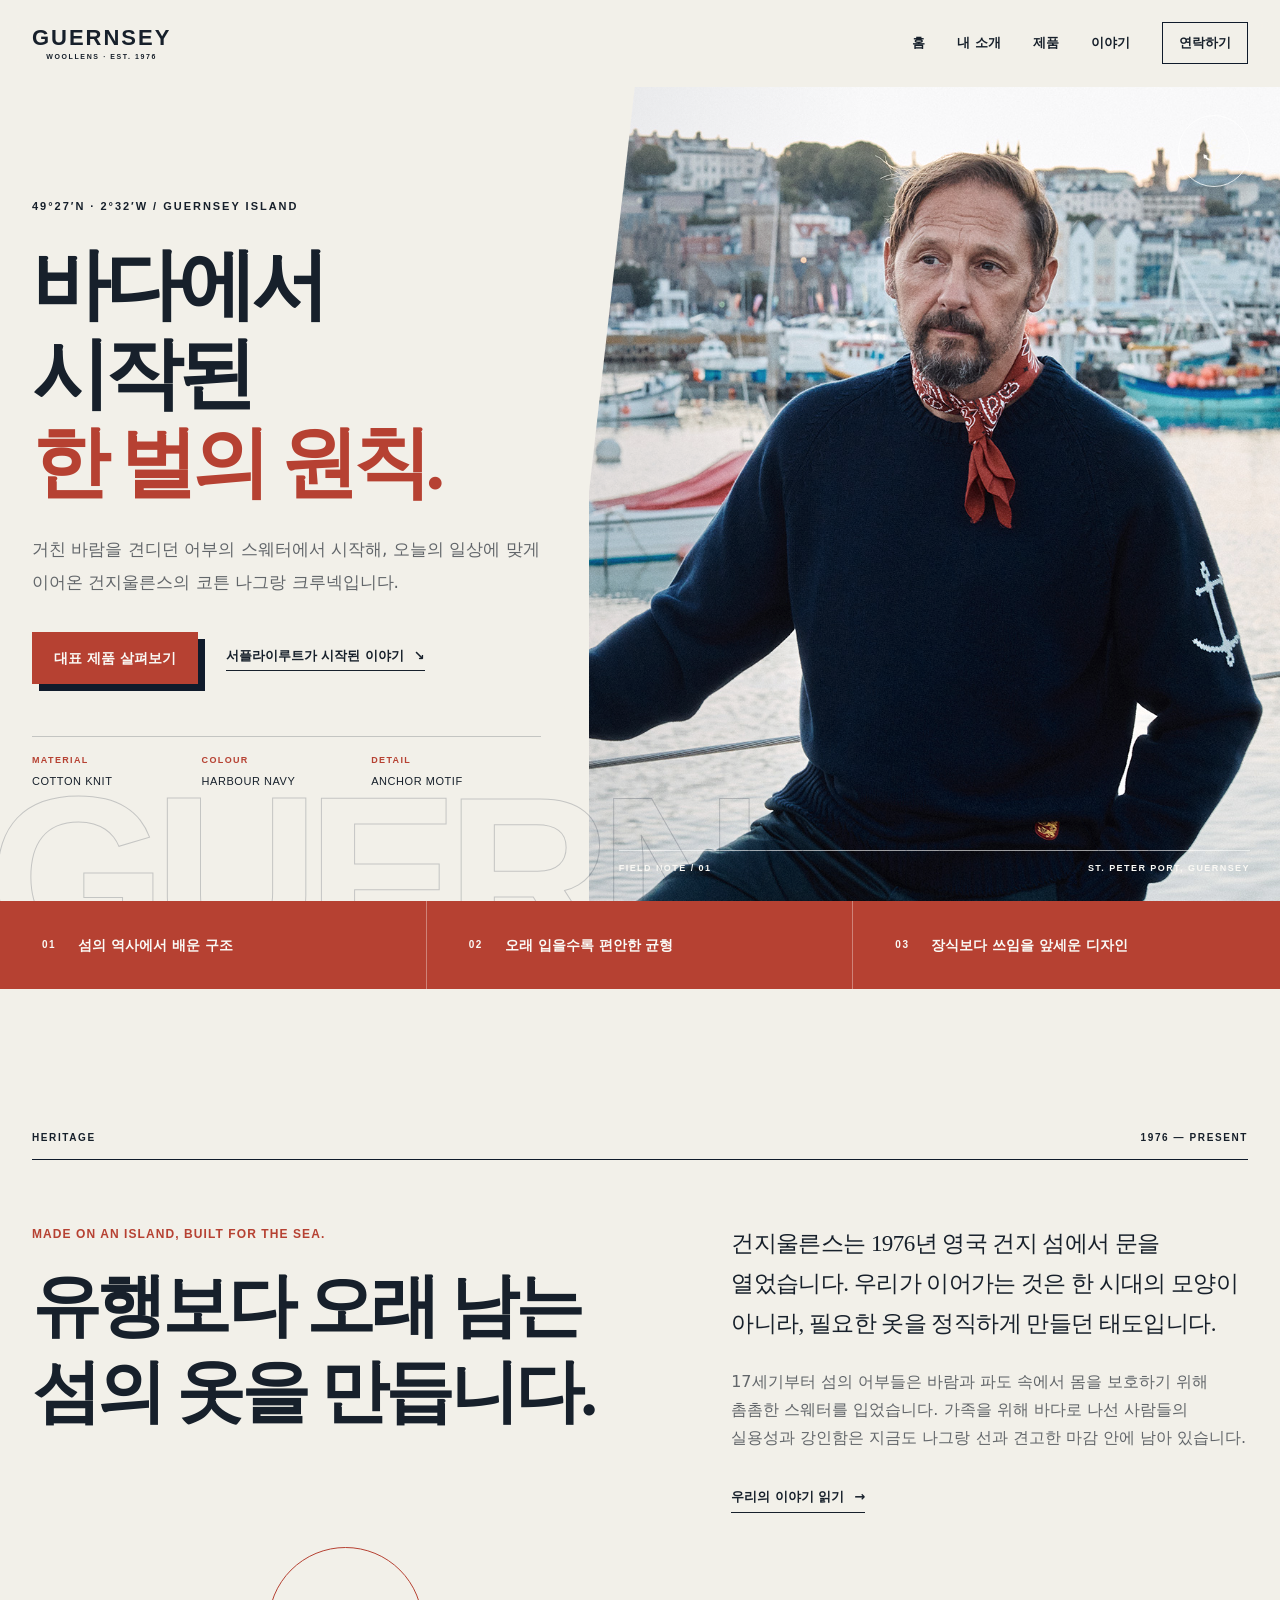
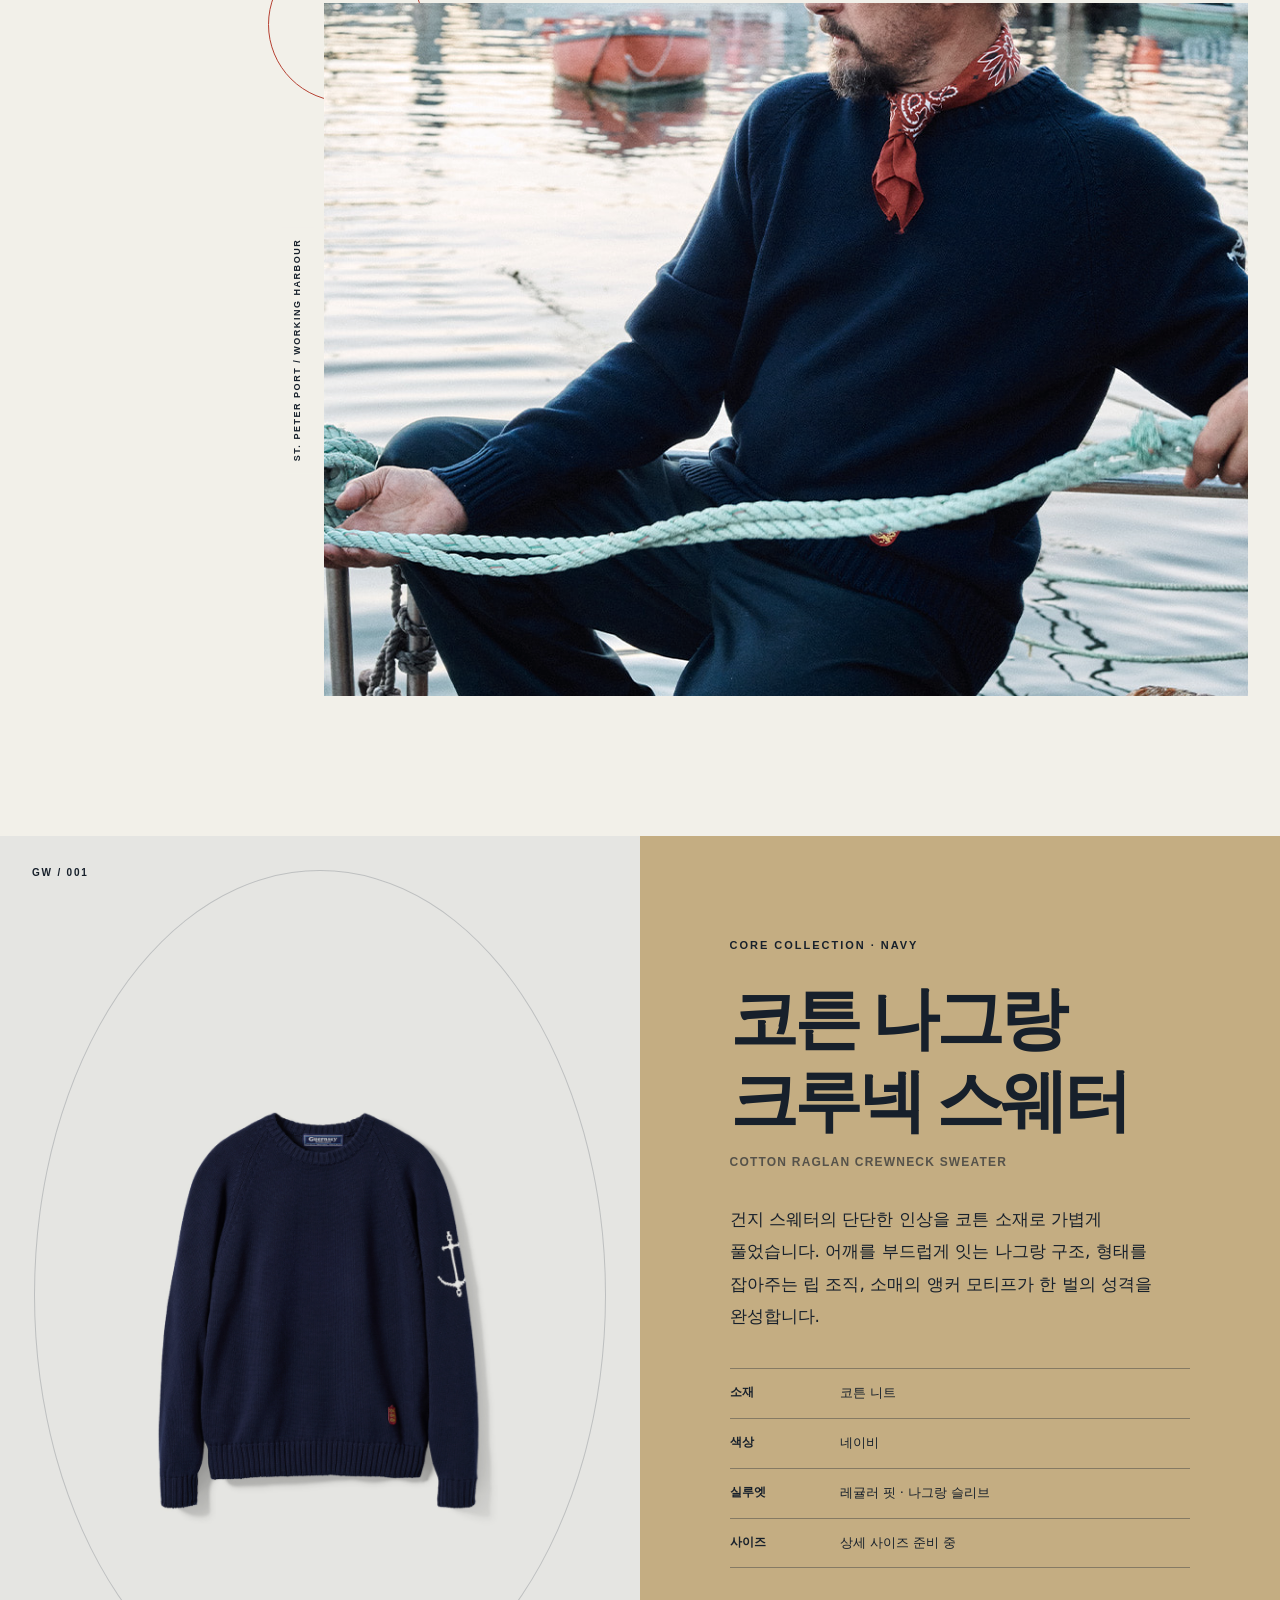
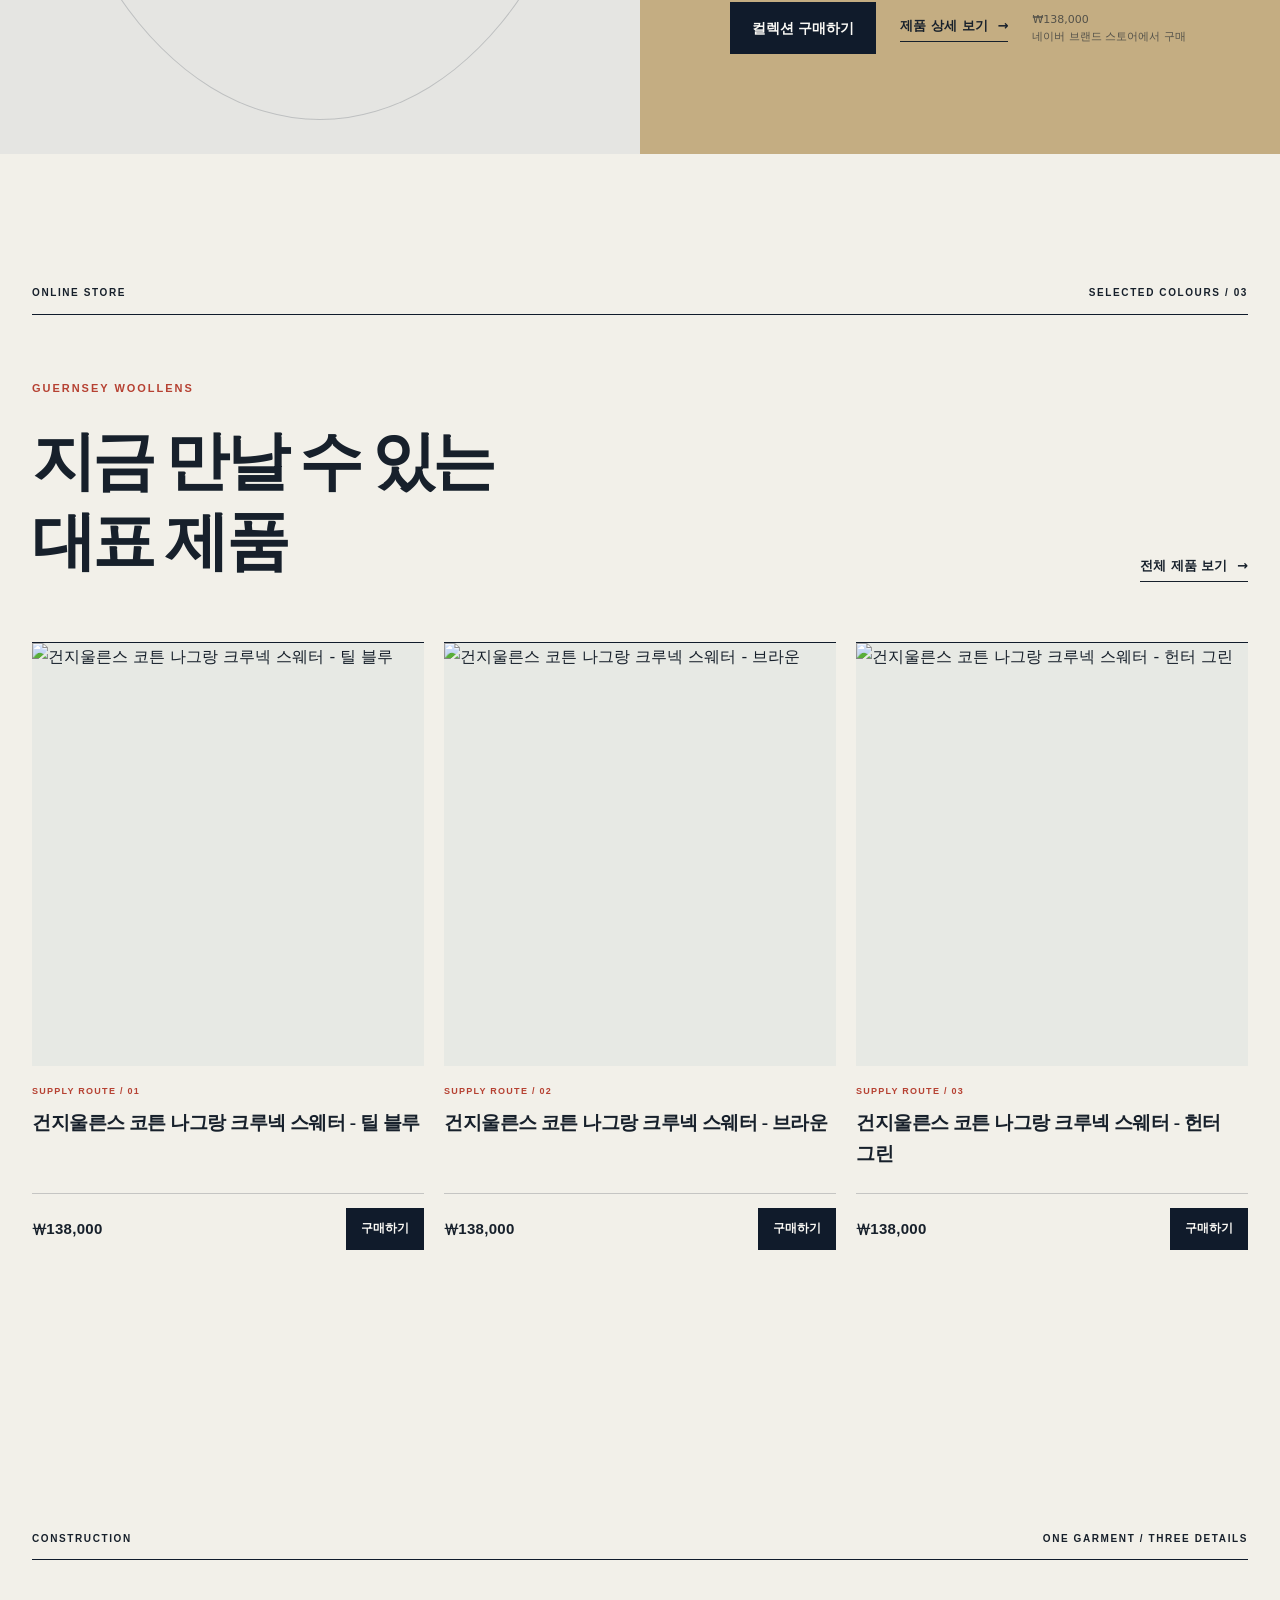
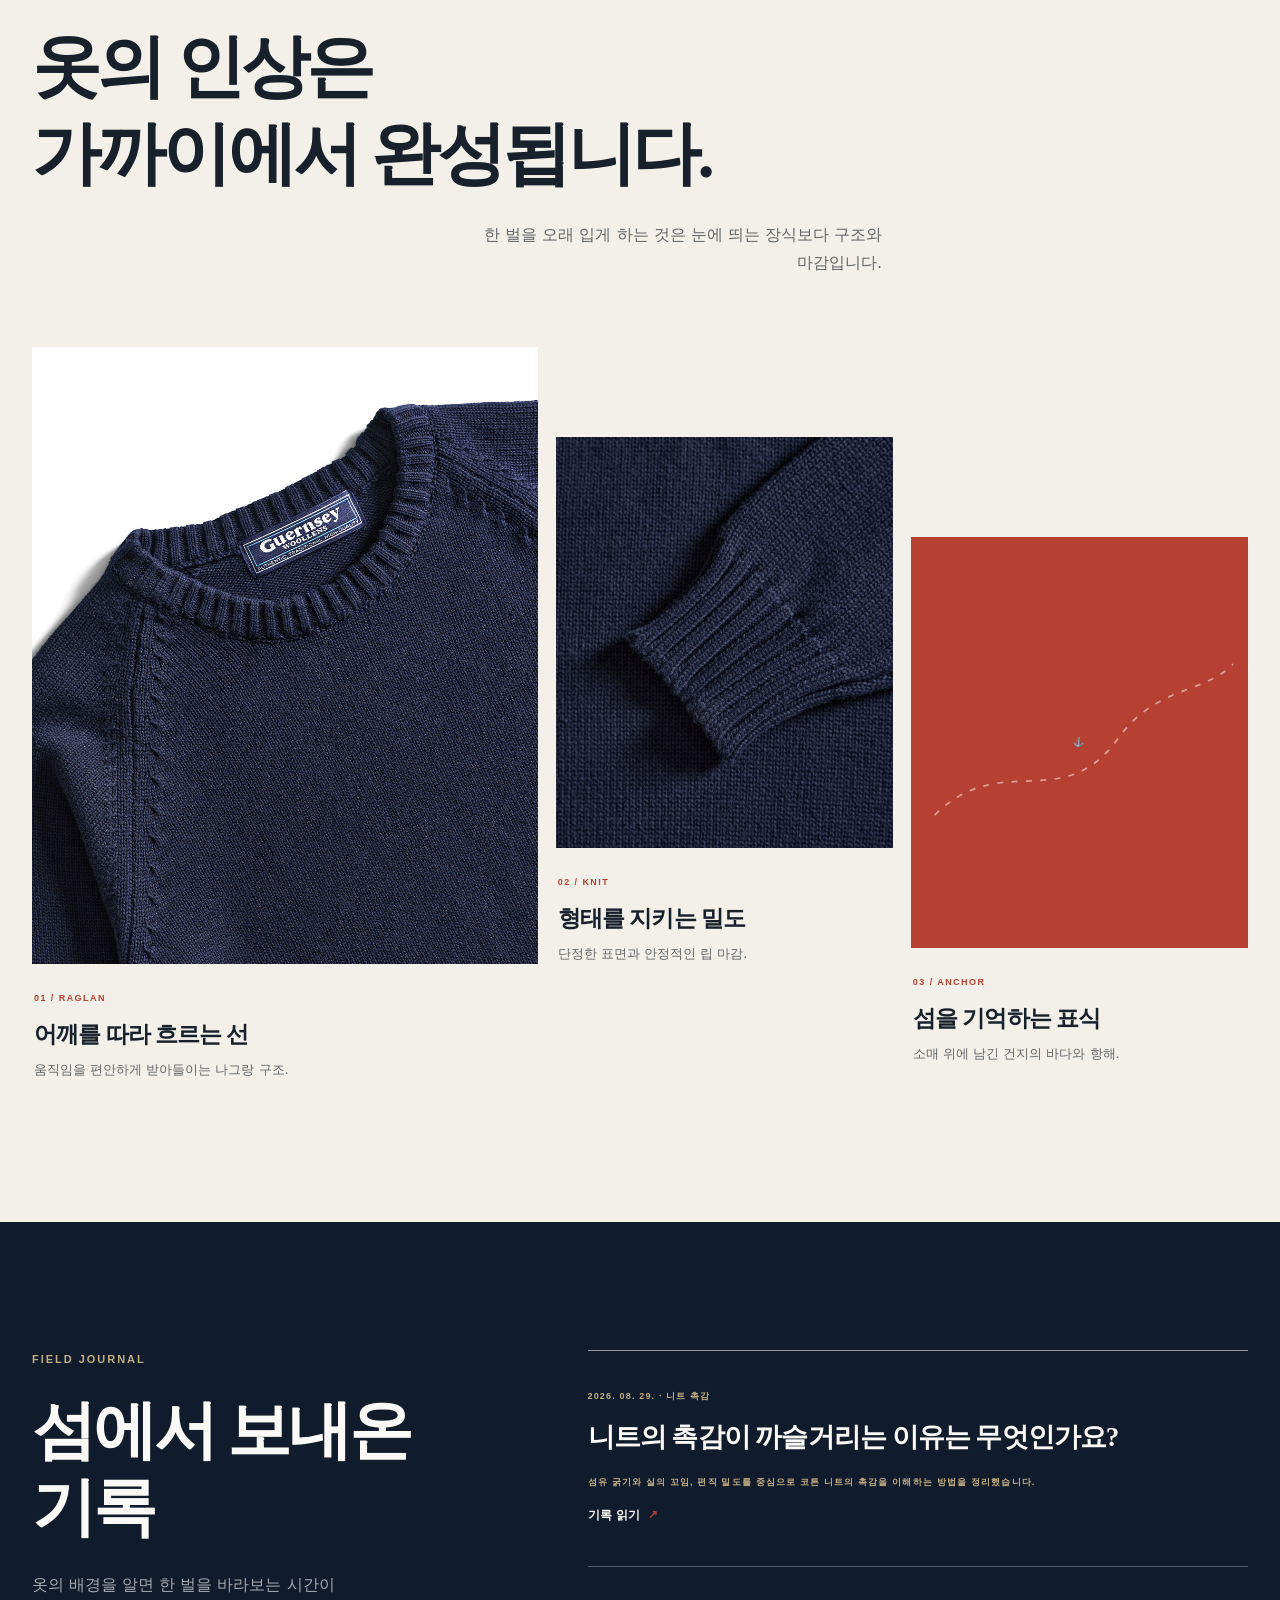
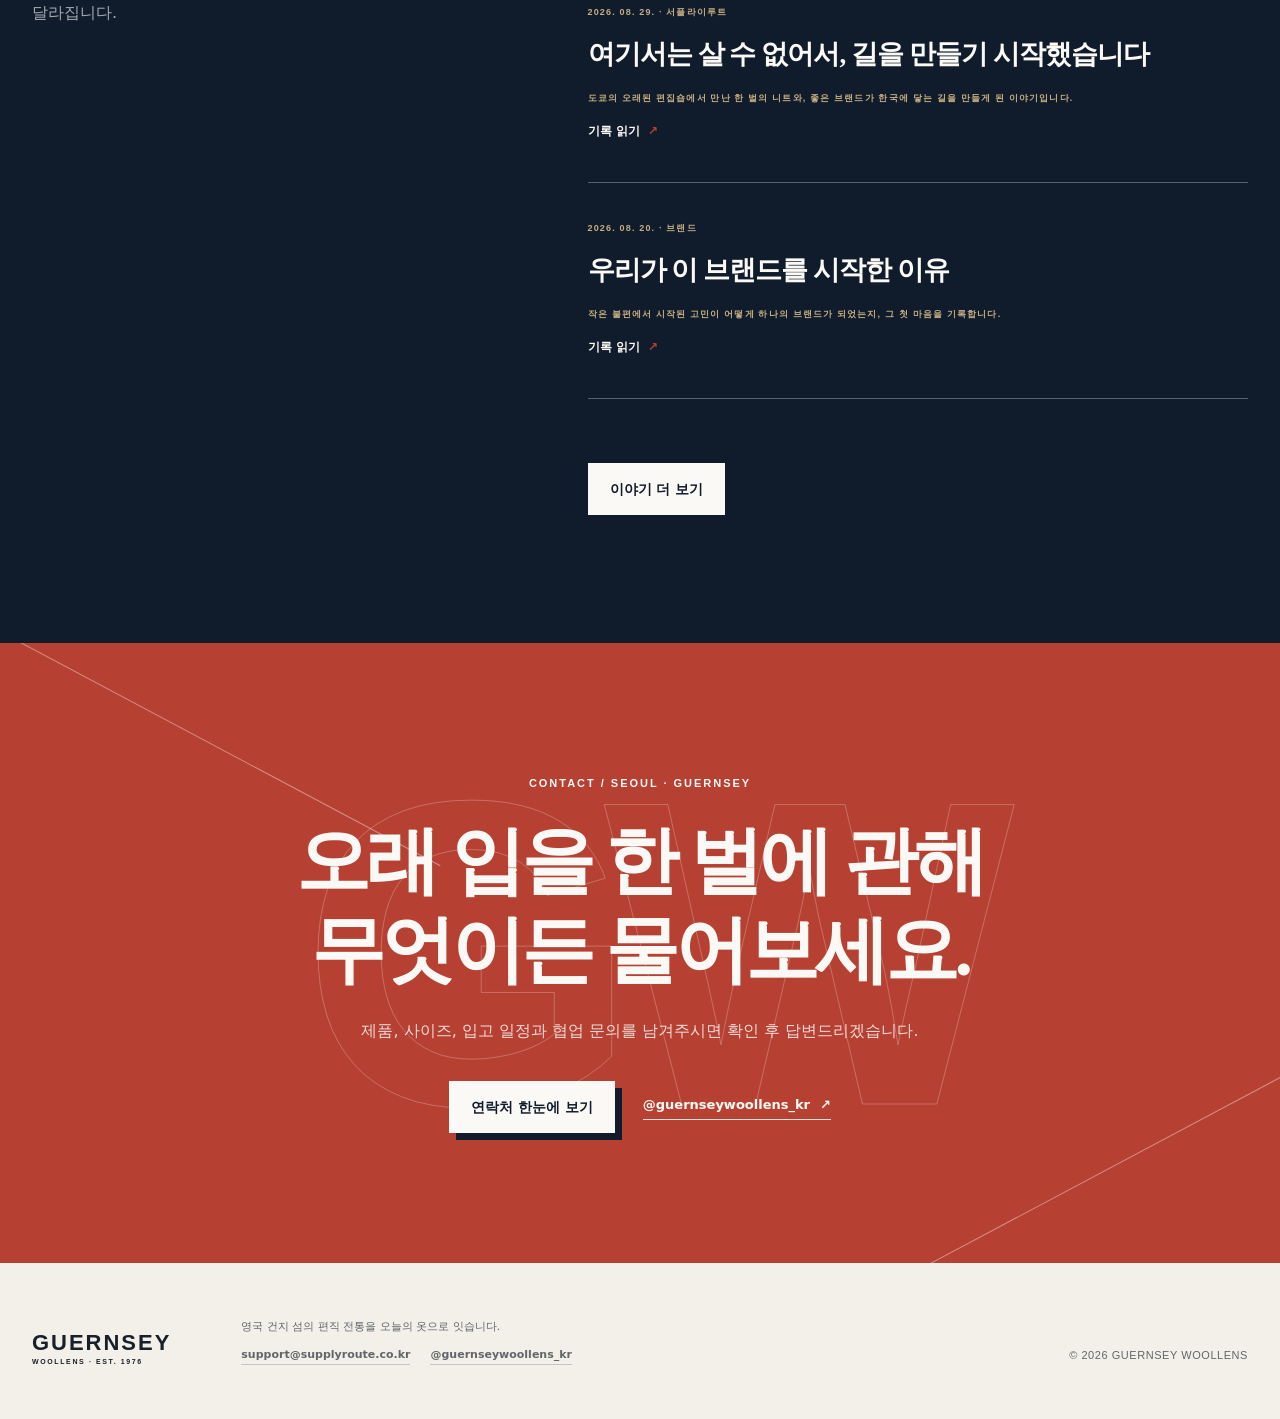
==== commit 96f1fc53: "Add image-led product detail page" ====
--- a/index.html
+++ b/index.html
@@ -171,6 +171,7 @@
           </dl>
           <div class="product-actions">
             <a class="button button-navy" href="https://brand.naver.com/supplyroute/products/10875365708" target="_blank" rel="noopener noreferrer">컬렉션 구매하기</a>
+            <a class="rule-link" href="product-detail.html">제품 상세 보기 <span aria-hidden="true">→</span></a>
             <p>₩138,000<br>네이버 브랜드 스토어에서 구매</p>
           </div>
         </div>
--- a/styles.css
+++ b/styles.css
@@ -271,6 +271,8 @@
 .product-card-price { margin: 0; font-family: var(--utility); font-size: 15px; font-weight: 800; letter-spacing: .02em; }
 .product-buy-link { display: inline-flex; align-items: center; min-height: 42px; padding: 8px 15px; background: var(--navy); color: var(--white); font-size: 12px; font-weight: 800; transition: background 180ms ease, transform 180ms ease; }
 .product-buy-link:hover { background: var(--signal); transform: translateY(-2px); }
+.product-detail-link { display: inline-block; margin: -2px 0 16px; padding-bottom: 2px; border-bottom: 1px solid currentColor; font-size: 11px; font-weight: 700; }
+.product-detail-link:hover, .product-detail-link:focus-visible { color: var(--signal); }
 .products-loading, .products-error { grid-column: 1 / -1; margin: 0; padding: 48px 0; border-block: 1px solid var(--line); color: var(--muted); text-align: center; }
 .catalog-hero { min-height: 550px; padding: 120px max(32px, calc((100vw - 1240px) / 2)); display: grid; grid-template-columns: 1.15fr .85fr; gap: 10vw; align-items: end; background: var(--navy); color: var(--white); }
 .catalog-hero .coordinate { color: var(--rope); }
@@ -366,6 +368,260 @@
 .contact-page-note { min-height: 420px; display: grid; place-content: center; padding: 90px 24px; background: var(--rope); text-align: center; }
 .contact-page-note .coordinate { color: var(--signal); }
 .contact-page-note > p:last-child { max-width: 760px; margin: 0; font-family: var(--display); font-size: clamp(30px, 4.5vw, 54px); font-weight: 700; line-height: 1.5; letter-spacing: -.04em; }
+
+/* Product detail — image-led commerce */
+.product-detail-page {
+  --canvas: #f3efe4;
+  --navy: #17382f;
+  --navy-soft: #17382f;
+  --mist: #f3efe4;
+  --white: #f3efe4;
+  --ink: #17382f;
+  --muted: rgba(23, 56, 47, .66);
+  --line: rgba(23, 56, 47, .24);
+  --signal: #a7653f;
+  --signal-dark: #a7653f;
+  --rope: #a7653f;
+  background: var(--canvas);
+  color: var(--navy);
+}
+.product-detail-page .detail-site-header { border-bottom-color: var(--line); background: rgba(243, 239, 228, .96); backdrop-filter: blur(12px); }
+.product-detail-page .header-inner { width: calc(100% - 48px); max-width: none; height: 64px; }
+.product-detail-page .wordmark { align-items: flex-start; }
+.product-detail-page .wordmark strong { font-size: 18px; letter-spacing: .06em; }
+.product-detail-page .wordmark span { font-size: 6px; }
+.product-detail-page .site-nav { gap: 28px; font-size: 12px; font-weight: 500; }
+.product-detail-page .site-nav .nav-contact { border: 0; padding-inline: 0; }
+.product-detail-page .site-nav .nav-contact:hover,
+.product-detail-page .site-nav .nav-contact:focus-visible { background: transparent; color: var(--signal); }
+.detail-selvedge {
+  position: fixed;
+  left: 6px;
+  top: 50%;
+  z-index: 20;
+  color: var(--signal);
+  font-family: var(--utility);
+  font-size: 8px;
+  font-weight: 700;
+  letter-spacing: .18em;
+  writing-mode: vertical-rl;
+  transform: translateY(-50%) rotate(180deg);
+  pointer-events: none;
+}
+.detail-breadcrumb {
+  display: flex;
+  gap: 9px;
+  width: calc(100% - 48px);
+  margin: 0 auto;
+  padding: 20px 0 18px;
+  border-bottom: 1px solid var(--line);
+  color: var(--muted);
+  font-size: 11px;
+}
+.detail-breadcrumb a { color: var(--navy); }
+.detail-commerce {
+  display: grid;
+  grid-template-columns: minmax(0, 1.7fr) minmax(360px, .72fr);
+  align-items: start;
+  gap: 0;
+  width: calc(100% - 48px);
+  margin: 0 auto;
+  border-bottom: 1px solid var(--line);
+}
+.detail-gallery {
+  display: grid;
+  grid-template-columns: repeat(2, minmax(0, 1fr));
+  gap: 8px;
+  padding: 24px 24px 24px 0;
+  border-right: 1px solid var(--line);
+}
+.detail-gallery-item { position: relative; min-width: 0; margin: 0; overflow: hidden; background: var(--canvas); }
+.detail-gallery-item img {
+  width: 100%;
+  height: 100%;
+  aspect-ratio: 3 / 4;
+  object-fit: cover;
+  transition: transform 700ms cubic-bezier(.2,.65,.2,1);
+}
+.detail-gallery-item:hover img { transform: scale(1.018); }
+.detail-gallery-product img { object-fit: contain; mix-blend-mode: multiply; }
+.detail-gallery-wide { grid-column: 1 / -1; }
+.detail-gallery-wide img { aspect-ratio: 16 / 9; object-position: center 30%; }
+.detail-gallery-item figcaption {
+  position: absolute;
+  left: 14px;
+  right: 14px;
+  bottom: 12px;
+  padding-top: 8px;
+  border-top: 1px solid currentColor;
+  color: var(--navy);
+  font-family: var(--utility);
+  font-size: 8px;
+  font-weight: 700;
+  letter-spacing: .14em;
+}
+.detail-gallery-worn figcaption,
+.detail-gallery-wide figcaption { color: var(--canvas); }
+.detail-buy-panel {
+  position: sticky;
+  top: 64px;
+  padding: clamp(36px, 4vw, 64px) clamp(24px, 3.5vw, 52px) 56px;
+}
+.detail-code,
+.detail-eyebrow {
+  margin-bottom: 18px;
+  color: var(--signal);
+  font-family: var(--utility);
+  font-size: 9px;
+  font-weight: 700;
+  letter-spacing: .17em;
+  text-transform: uppercase;
+}
+.detail-buy-panel h1 {
+  max-width: 520px;
+  margin: 0 0 12px;
+  font-family: var(--body);
+  font-size: clamp(38px, 4vw, 58px);
+  font-weight: 300;
+  line-height: 1.18;
+  letter-spacing: -.055em;
+}
+.detail-title-en { margin-bottom: 30px; color: var(--muted); font-family: var(--utility); font-size: 10px; letter-spacing: .08em; text-transform: uppercase; }
+.detail-price { margin-bottom: 28px; font-size: 15px; font-weight: 700; letter-spacing: .02em; }
+.detail-lead { max-width: 38ch; margin-bottom: 38px; color: var(--muted); font-size: 14px; line-height: 1.85; }
+.detail-option { padding: 20px 0 26px; border-top: 1px solid var(--line); }
+.detail-option-heading { display: flex; justify-content: space-between; align-items: baseline; margin-bottom: 18px; }
+.detail-option-heading h2 { margin: 0; font-size: 12px; font-weight: 700; }
+.detail-option-heading span { color: var(--muted); font-size: 11px; }
+.detail-colours { display: grid; grid-template-columns: repeat(4, minmax(0, 1fr)); gap: 8px; }
+.detail-colour { display: grid; gap: 7px; color: var(--muted); font-size: 9px; line-height: 1.3; }
+.detail-colour span { width: 100%; height: 36px; border: 1px solid var(--line); background: var(--swatch); }
+.detail-colour:hover,
+.detail-colour:focus-visible,
+.detail-colour.is-current { color: var(--navy); }
+.detail-colour.is-current span { outline: 1px solid var(--navy); outline-offset: 2px; }
+.detail-buy-button {
+  display: flex;
+  align-items: center;
+  justify-content: space-between;
+  min-height: 58px;
+  margin-top: 6px;
+  padding: 14px 18px;
+  background: var(--navy);
+  color: var(--canvas);
+  font-size: 13px;
+  font-weight: 700;
+  transition: background 180ms ease, color 180ms ease;
+}
+.detail-buy-button:hover,
+.detail-buy-button:focus-visible { background: var(--signal); }
+.detail-service-link { display: inline-block; margin: 16px 0 28px; padding-bottom: 2px; border-bottom: 1px solid currentColor; font-size: 11px; }
+.detail-disclosures { border-top: 1px solid var(--line); }
+.detail-disclosures details { border-bottom: 1px solid var(--line); }
+.detail-disclosures summary {
+  position: relative;
+  padding: 17px 26px 17px 0;
+  cursor: pointer;
+  font-size: 12px;
+  font-weight: 700;
+  list-style: none;
+}
+.detail-disclosures summary::-webkit-details-marker { display: none; }
+.detail-disclosures summary::after { content: "+"; position: absolute; right: 2px; font-weight: 400; }
+.detail-disclosures details[open] summary::after { content: "−"; }
+.detail-disclosures details > p { max-width: 42ch; margin: 0 0 20px; color: var(--muted); font-size: 12px; line-height: 1.8; }
+.detail-disclosures dl { margin: 0 0 18px; }
+.detail-disclosures dl div { display: grid; grid-template-columns: 76px 1fr; padding: 6px 0; font-size: 11px; }
+.detail-disclosures dt { color: var(--muted); }
+.detail-disclosures dd { margin: 0; }
+.detail-manifesto {
+  display: grid;
+  grid-template-columns: 1.08fr .92fr;
+  gap: 12vw;
+  width: min(1180px, calc(100% - 64px));
+  margin: 18vh auto;
+  align-items: end;
+}
+.detail-manifesto h2,
+.detail-note h2,
+.detail-ledger h2,
+.detail-related h2,
+.detail-final-cta h2 {
+  margin: 0;
+  font-family: var(--body);
+  font-size: clamp(42px, 5.5vw, 76px);
+  font-weight: 300;
+  line-height: 1.16;
+  letter-spacing: -.06em;
+}
+.detail-manifesto > p { max-width: 40ch; margin: 0; color: var(--muted); font-size: 16px; line-height: 2; }
+.detail-editorial { width: calc(100% - 48px); margin: 0 auto; }
+.detail-editorial-hero { position: relative; margin: 0; overflow: hidden; }
+.detail-editorial-hero img { height: min(86vh, 980px); object-fit: cover; object-position: center; }
+.detail-editorial-hero figcaption {
+  position: absolute;
+  left: 24px;
+  right: 24px;
+  bottom: 22px;
+  display: flex;
+  justify-content: space-between;
+  gap: 24px;
+  padding-top: 12px;
+  border-top: 1px solid var(--canvas);
+  color: var(--canvas);
+  font-family: var(--utility);
+  font-size: 9px;
+  letter-spacing: .14em;
+}
+.detail-note {
+  display: grid;
+  grid-template-columns: 1.1fr .9fr;
+  gap: 12vw;
+  width: min(1180px, calc(100% - 64px));
+  margin: 18vh auto;
+  align-items: end;
+}
+.detail-note > p { max-width: 42ch; margin: 0; color: var(--muted); font-size: 15px; line-height: 2; }
+.detail-image-pair { display: grid; grid-template-columns: 1fr 1fr; gap: 8px; }
+.detail-image-pair figure { margin: 0; }
+.detail-image-pair img { height: 78vw; max-height: 1100px; object-fit: cover; }
+.detail-image-pair figure:first-child img { object-position: center 32%; }
+.detail-image-pair figcaption { padding: 10px 0; border-bottom: 1px solid var(--line); font-family: var(--utility); font-size: 8px; letter-spacing: .14em; }
+.detail-ledger {
+  display: grid;
+  grid-template-columns: .8fr 1.2fr;
+  gap: 10vw;
+  width: min(1180px, calc(100% - 64px));
+  margin: 20vh auto;
+}
+.detail-ledger h2 { font-size: clamp(40px, 4.5vw, 64px); }
+.detail-ledger dl { margin: 0; border-top: 1px solid var(--navy); }
+.detail-ledger dl > div { display: grid; grid-template-columns: 54px 1fr; gap: 22px; padding: 24px 0; border-bottom: 1px solid var(--line); }
+.detail-ledger dt { color: var(--signal); font-family: var(--utility); font-size: 9px; letter-spacing: .14em; }
+.detail-ledger dd { display: flex; justify-content: space-between; gap: 24px; margin: 0; }
+.detail-ledger dd strong { font-size: 17px; font-weight: 500; }
+.detail-ledger dd span { max-width: 28ch; color: var(--muted); font-size: 12px; text-align: right; }
+.detail-related { width: calc(100% - 48px); margin: 0 auto; padding: 16vh 0; border-top: 1px solid var(--navy); }
+.detail-related-heading { display: flex; justify-content: space-between; align-items: end; gap: 40px; margin-bottom: 64px; }
+.detail-related-heading h2 { font-size: clamp(38px, 4vw, 58px); }
+.detail-related-heading > a { padding-bottom: 3px; border-bottom: 1px solid currentColor; font-size: 11px; }
+.detail-related-grid { grid-template-columns: repeat(3, 1fr); }
+.detail-related-grid .product-card-image { background: var(--canvas); }
+.detail-related-grid .product-card-content { padding-inline: 0; }
+.detail-final-cta {
+  min-height: 78vh;
+  display: grid;
+  align-content: center;
+  justify-items: center;
+  padding: 14vh 24px;
+  background: var(--navy);
+  color: var(--canvas);
+  text-align: center;
+}
+.detail-final-cta .detail-eyebrow { color: var(--signal); }
+.detail-final-cta h2 { margin-bottom: 44px; font-size: clamp(48px, 7vw, 98px); }
+.detail-final-cta > a { display: inline-flex; gap: 16px; padding: 13px 0 7px; border-bottom: 1px solid currentColor; font-size: 13px; font-weight: 700; }
+.product-detail-page .detail-footer { color: var(--navy); }
 
 [data-reveal] { opacity: 0; transform: translateY(22px); transition: opacity 650ms ease, transform 650ms cubic-bezier(.2,.7,.2,1); }
 [data-reveal].is-visible { opacity: 1; transform: none; }
@@ -515,3 +771,57 @@
   .button, .menu-button, .site-nav .nav-contact { border: 1px solid ButtonText; }
   .hero-ghost, .contact-mark { color: CanvasText; -webkit-text-stroke: 0; opacity: .08; }
 }
+
+@media (max-width: 980px) {
+  .product-detail-page .header-inner,
+  .detail-breadcrumb,
+  .detail-commerce,
+  .detail-editorial,
+  .detail-related { width: calc(100% - 32px); }
+  .product-detail-page .site-nav { font-family: var(--body); font-weight: 300; }
+  .product-detail-page .site-nav .nav-contact { color: inherit; }
+  .detail-selvedge { display: none; }
+  .detail-commerce { grid-template-columns: 1fr; }
+  .detail-gallery { padding-right: 0; border-right: 0; border-bottom: 1px solid var(--line); }
+  .detail-buy-panel { position: static; padding: 64px 0 76px; }
+  .detail-manifesto,
+  .detail-note,
+  .detail-ledger { gap: 8vw; }
+  .detail-related-grid { grid-template-columns: repeat(2, 1fr); }
+  .detail-related-grid .product-card:last-child { display: none; }
+}
+
+@media (max-width: 620px) {
+  .product-detail-page .header-inner { height: 68px; }
+  .product-detail-page .menu-button { width: 42px; height: 42px; }
+  .detail-breadcrumb { padding-block: 15px; }
+  .detail-gallery { grid-template-columns: 1fr; gap: 0; padding-top: 16px; }
+  .detail-gallery-worn,
+  .detail-gallery-wide { display: none; }
+  .detail-gallery-item img { aspect-ratio: 4 / 5; }
+  .detail-gallery-item figcaption { left: 10px; right: 10px; }
+  .detail-buy-panel { padding: 48px 0 64px; }
+  .detail-buy-panel h1 { font-size: 39px; }
+  .detail-lead { font-size: 14px; }
+  .detail-colours { grid-template-columns: repeat(2, 1fr); gap: 16px 8px; }
+  .detail-manifesto,
+  .detail-note,
+  .detail-ledger { grid-template-columns: 1fr; width: calc(100% - 32px); margin-block: 15vh; gap: 48px; }
+  .detail-manifesto h2,
+  .detail-note h2,
+  .detail-final-cta h2 { font-size: 42px; }
+  .detail-manifesto > p,
+  .detail-note > p { font-size: 15px; }
+  .detail-editorial-hero img { height: 116vw; }
+  .detail-editorial-hero figcaption { left: 14px; right: 14px; flex-direction: column; gap: 5px; }
+  .detail-image-pair { grid-template-columns: 1fr; gap: 48px; }
+  .detail-image-pair img { height: 125vw; }
+  .detail-ledger dl > div { grid-template-columns: 36px 1fr; gap: 12px; }
+  .detail-ledger dd { display: grid; gap: 5px; }
+  .detail-ledger dd span { text-align: left; }
+  .detail-related { padding-block: 12vh; }
+  .detail-related-heading { align-items: flex-start; flex-direction: column; margin-bottom: 44px; }
+  .detail-related-grid { grid-template-columns: 1fr; }
+  .detail-related-grid .product-card:last-child { display: block; }
+  .detail-final-cta { min-height: 70vh; }
+}
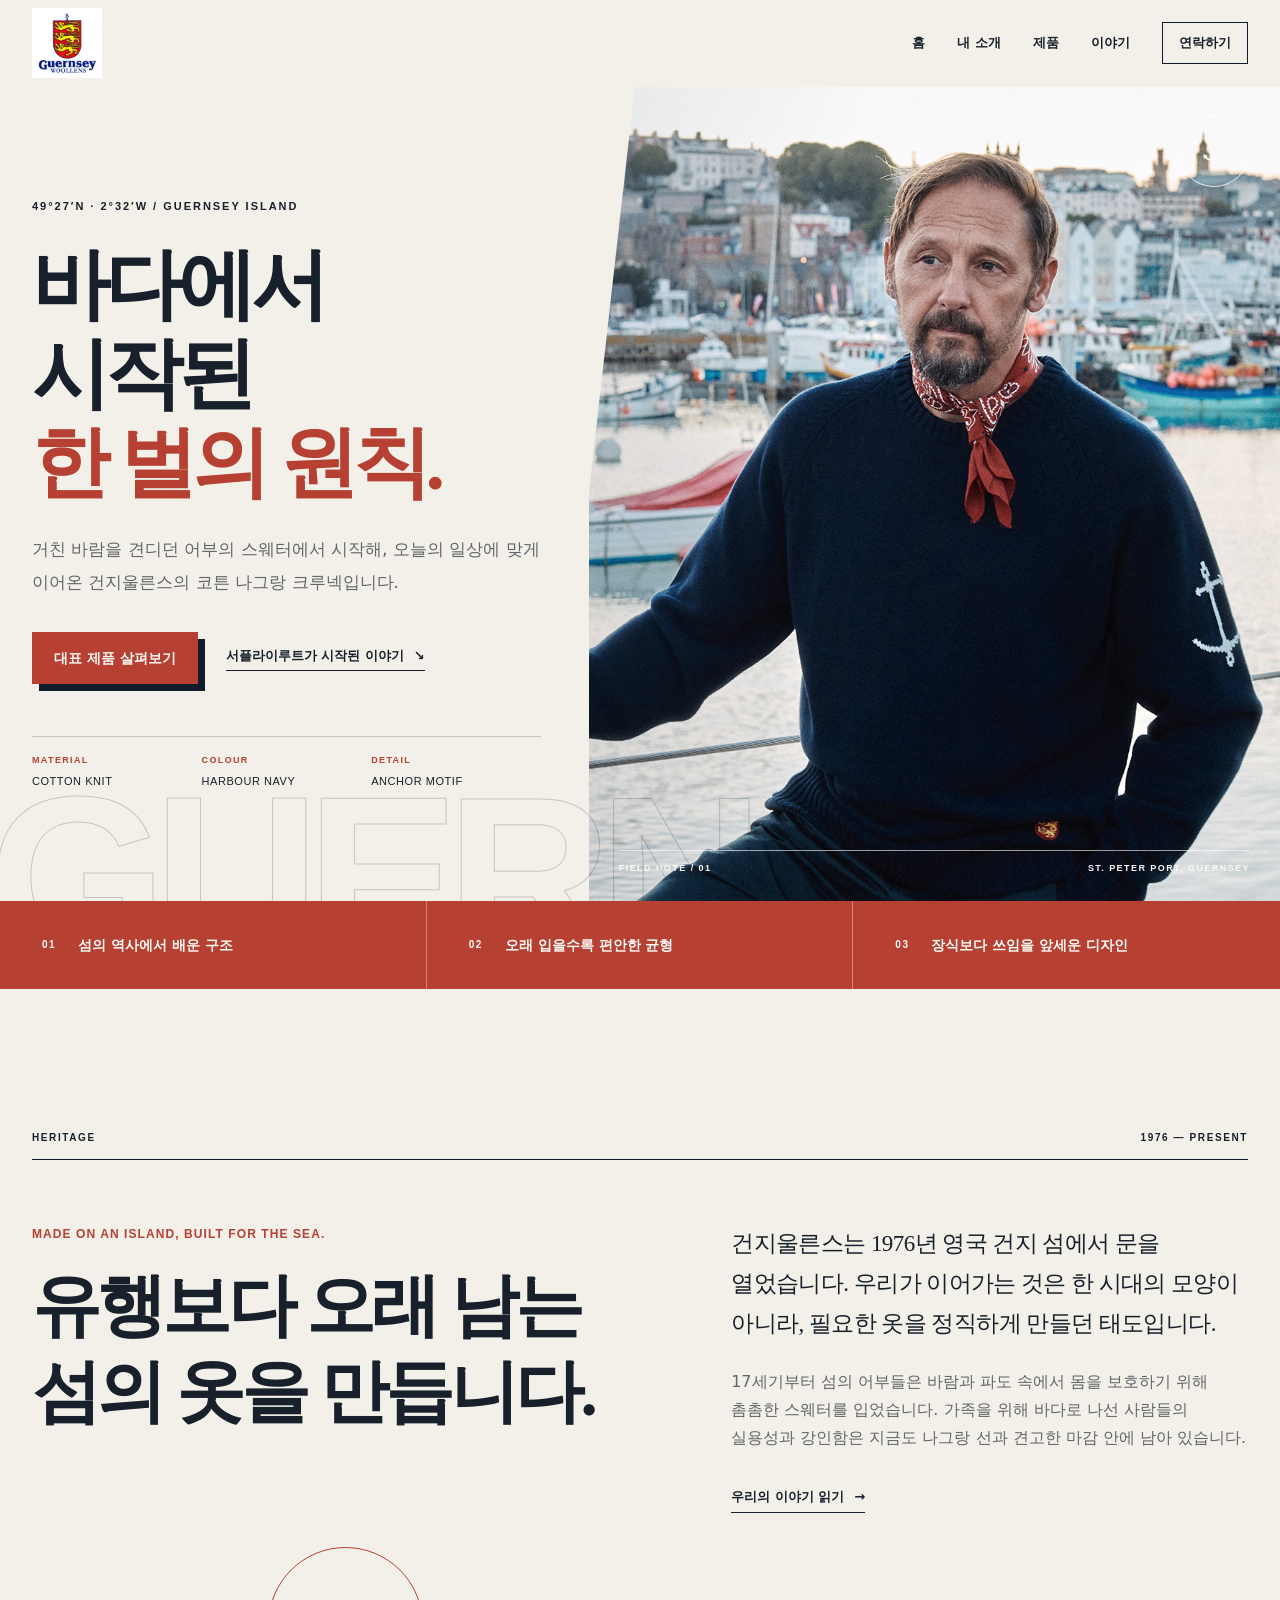
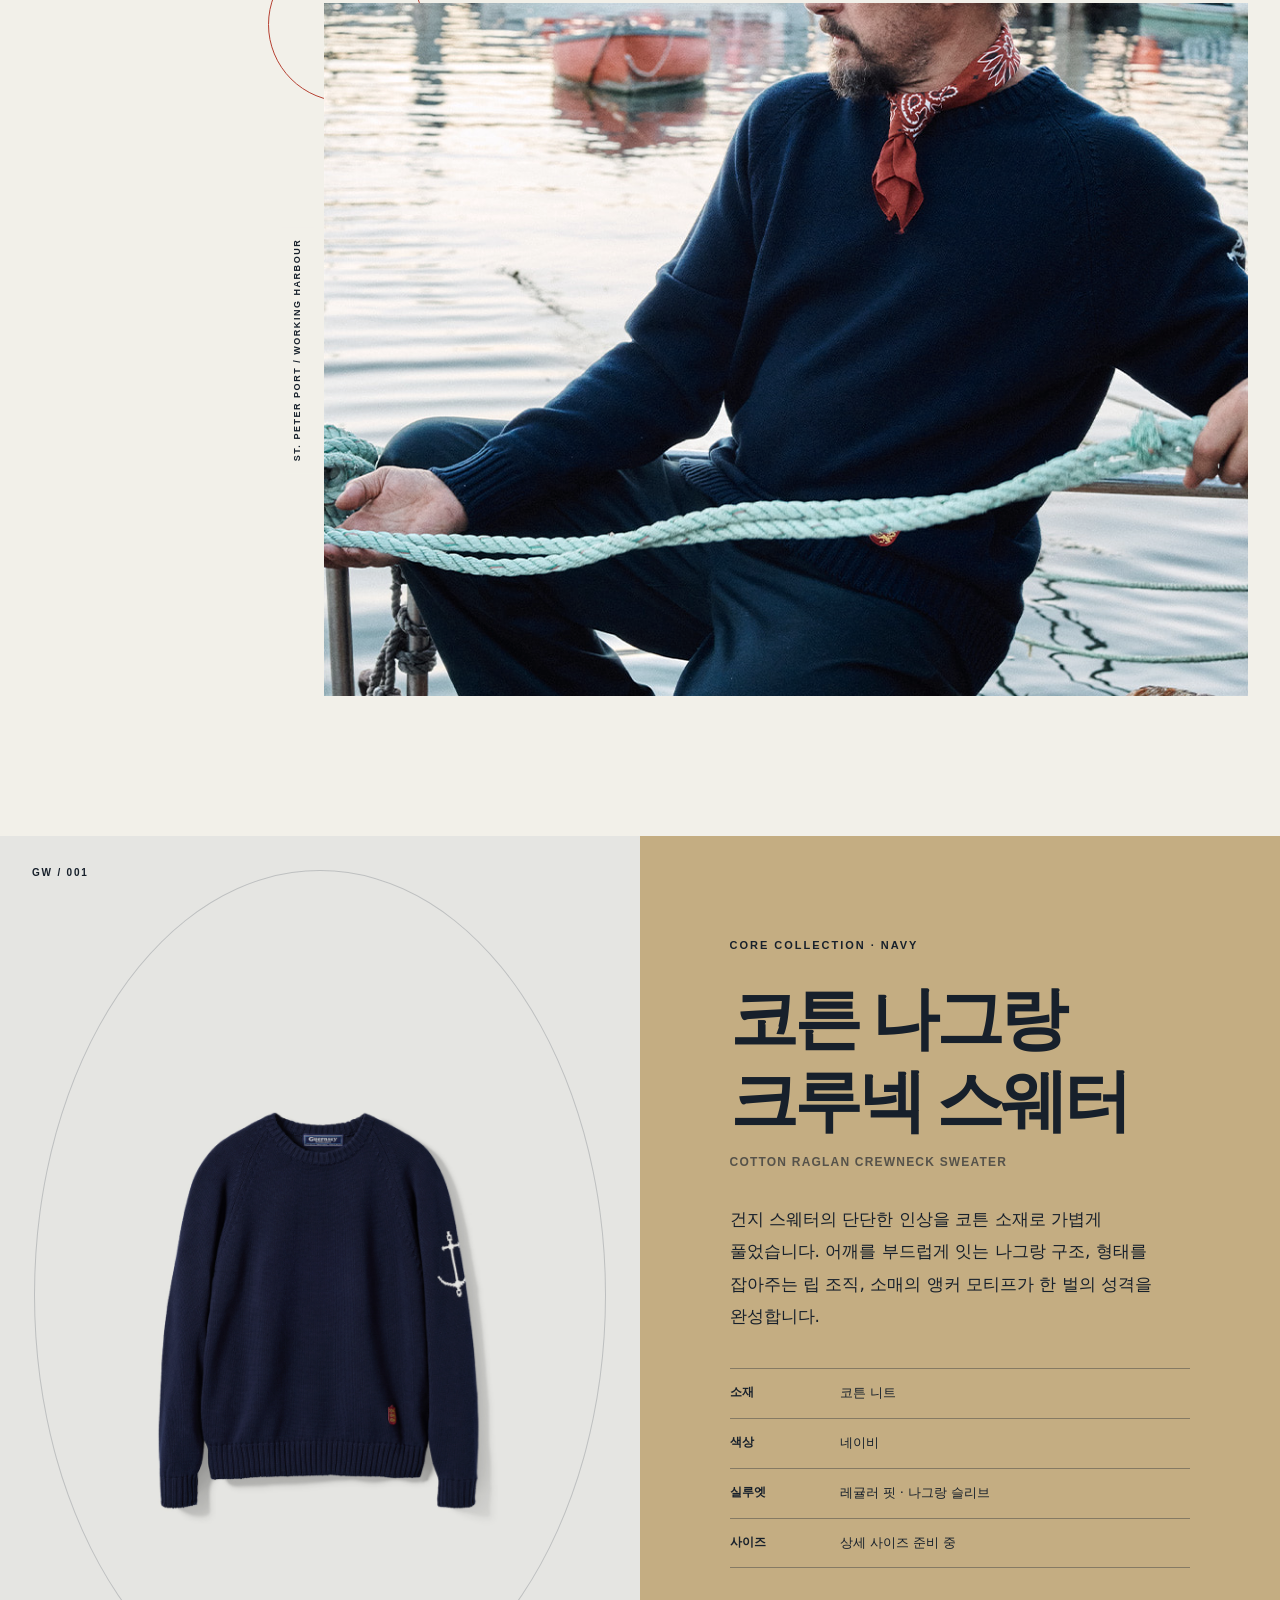
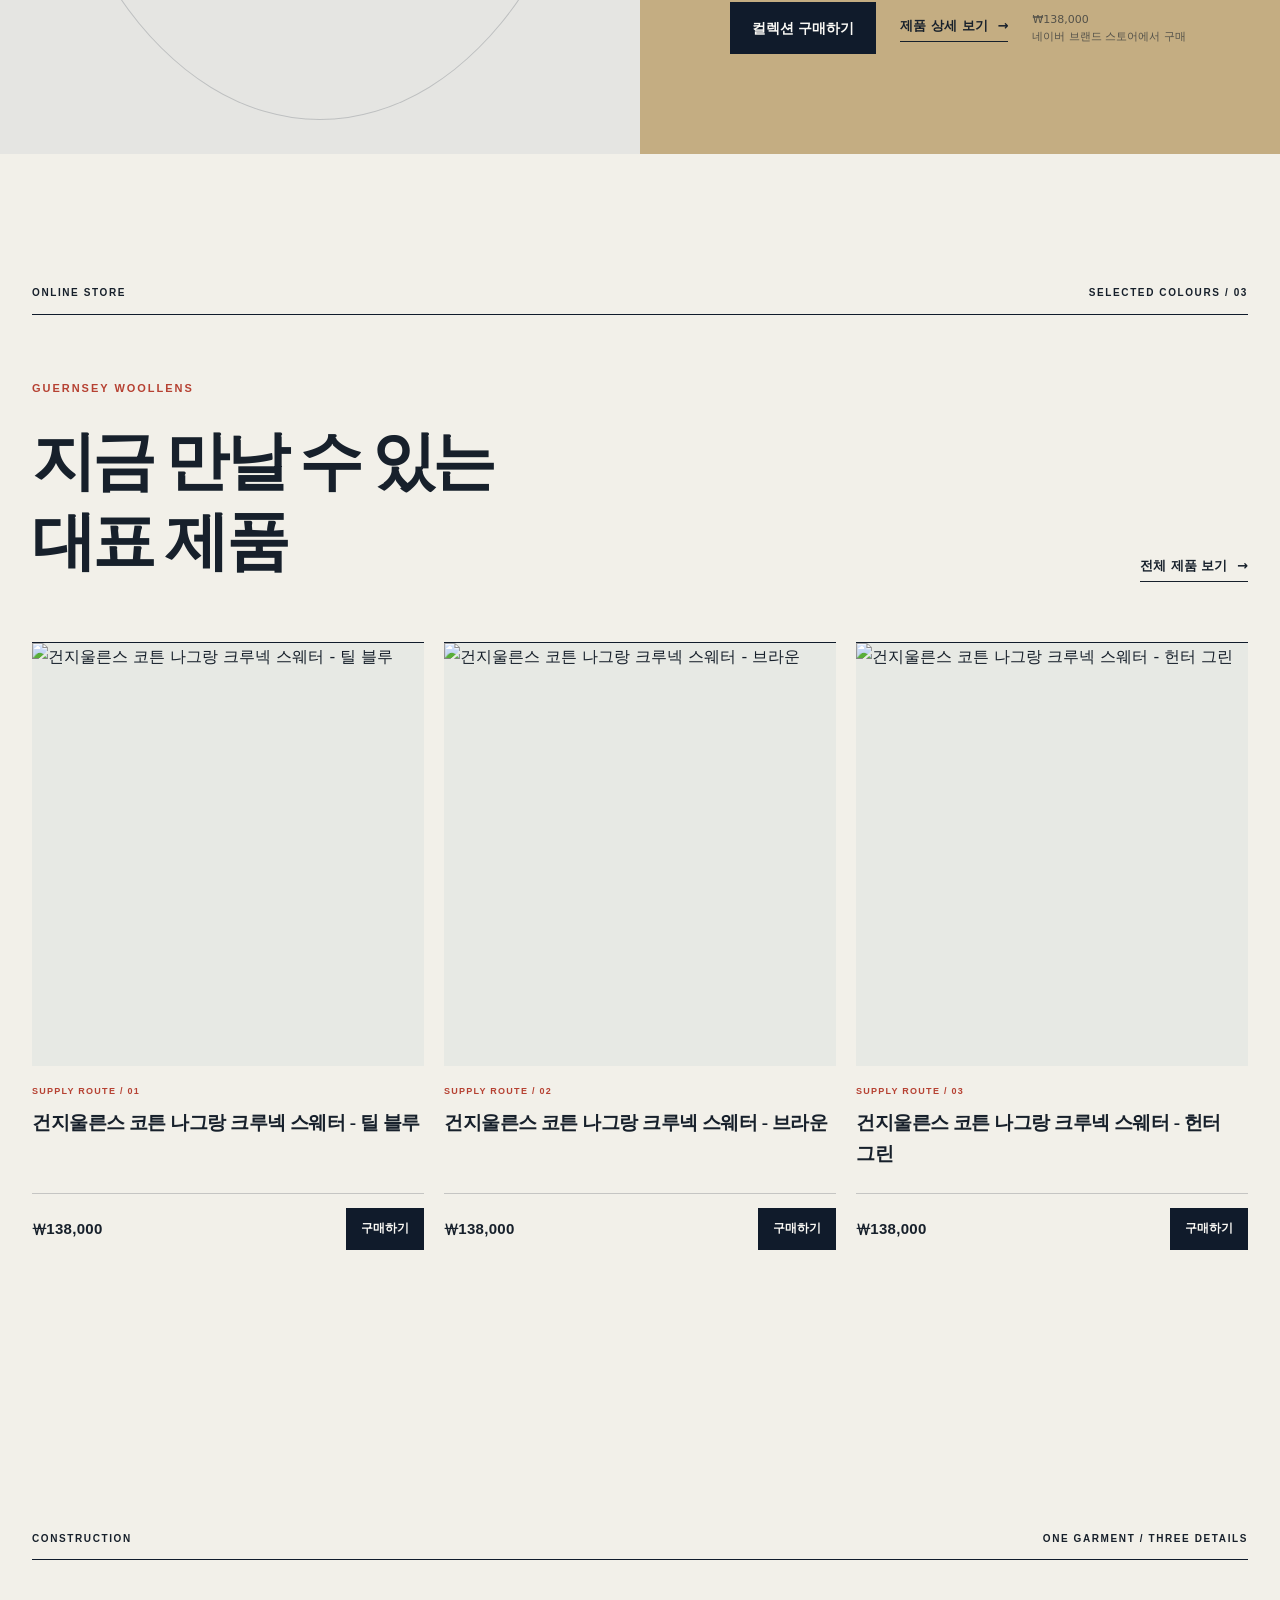
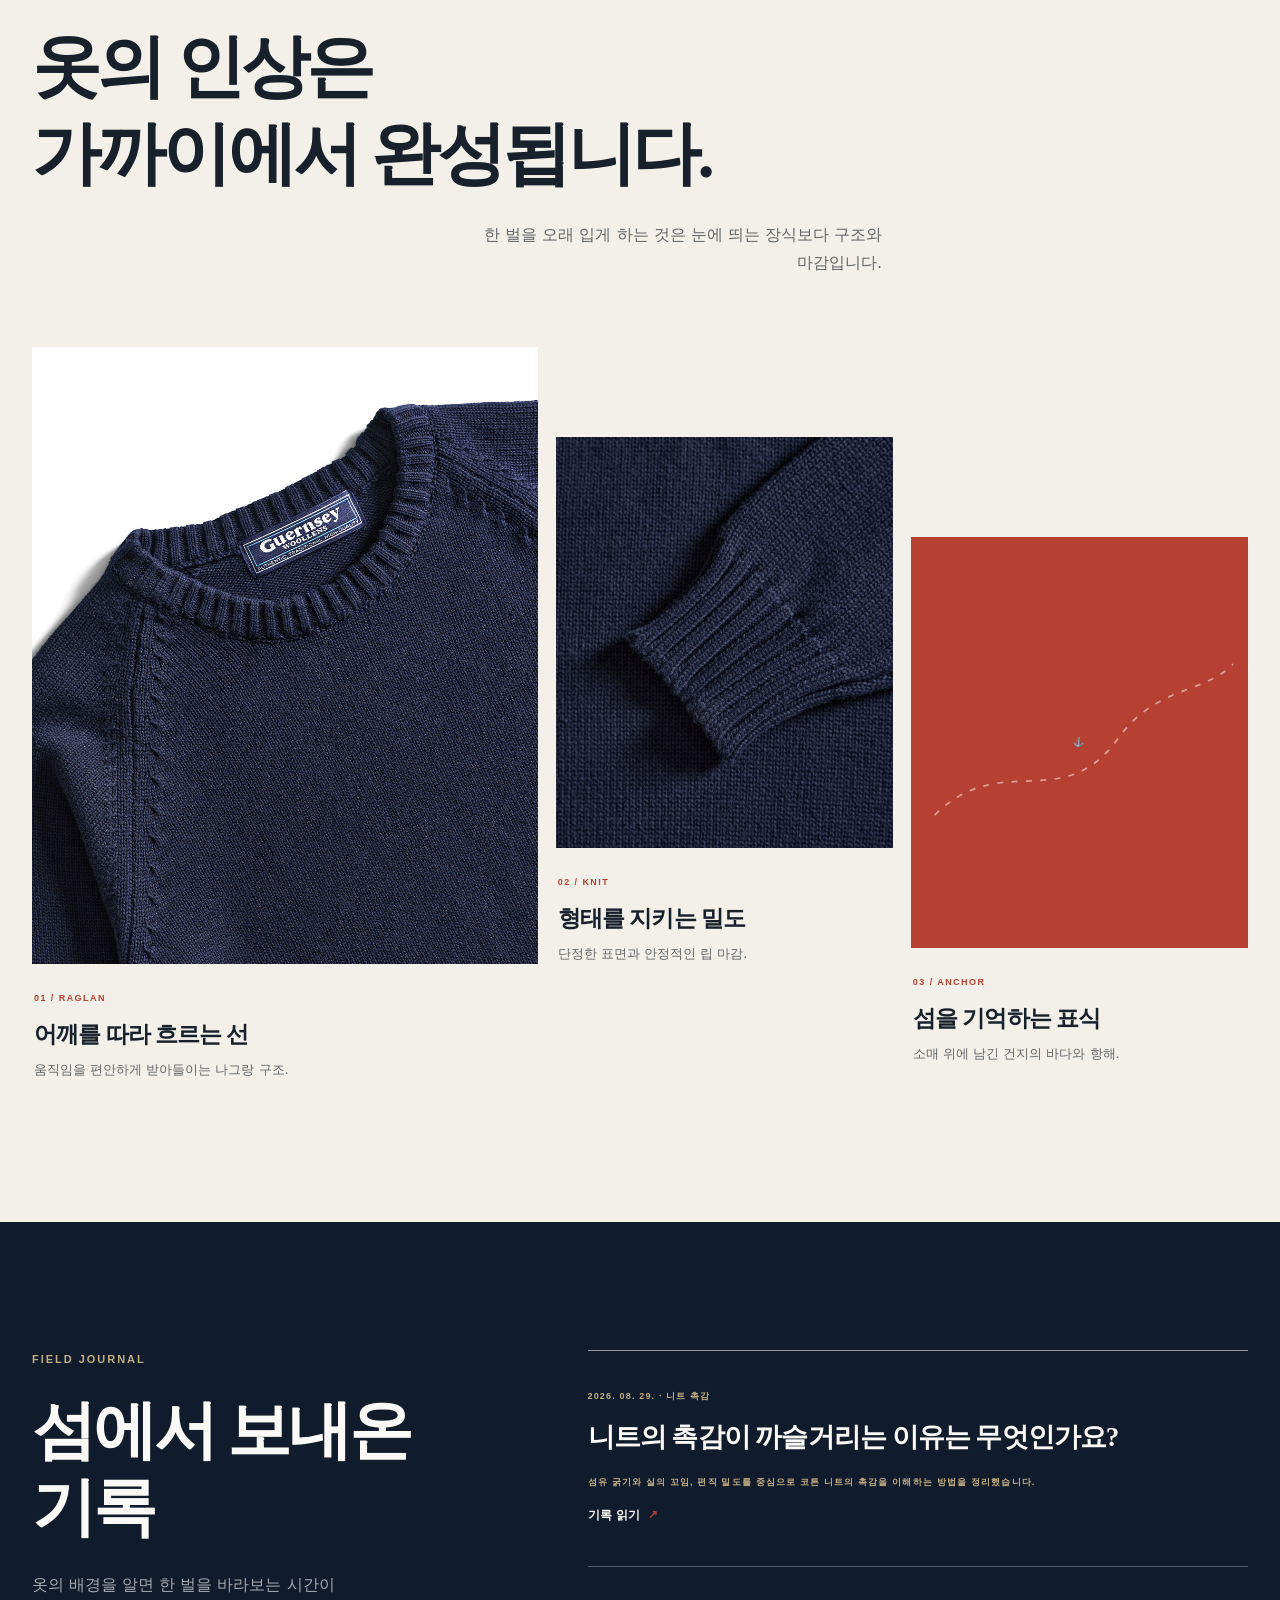
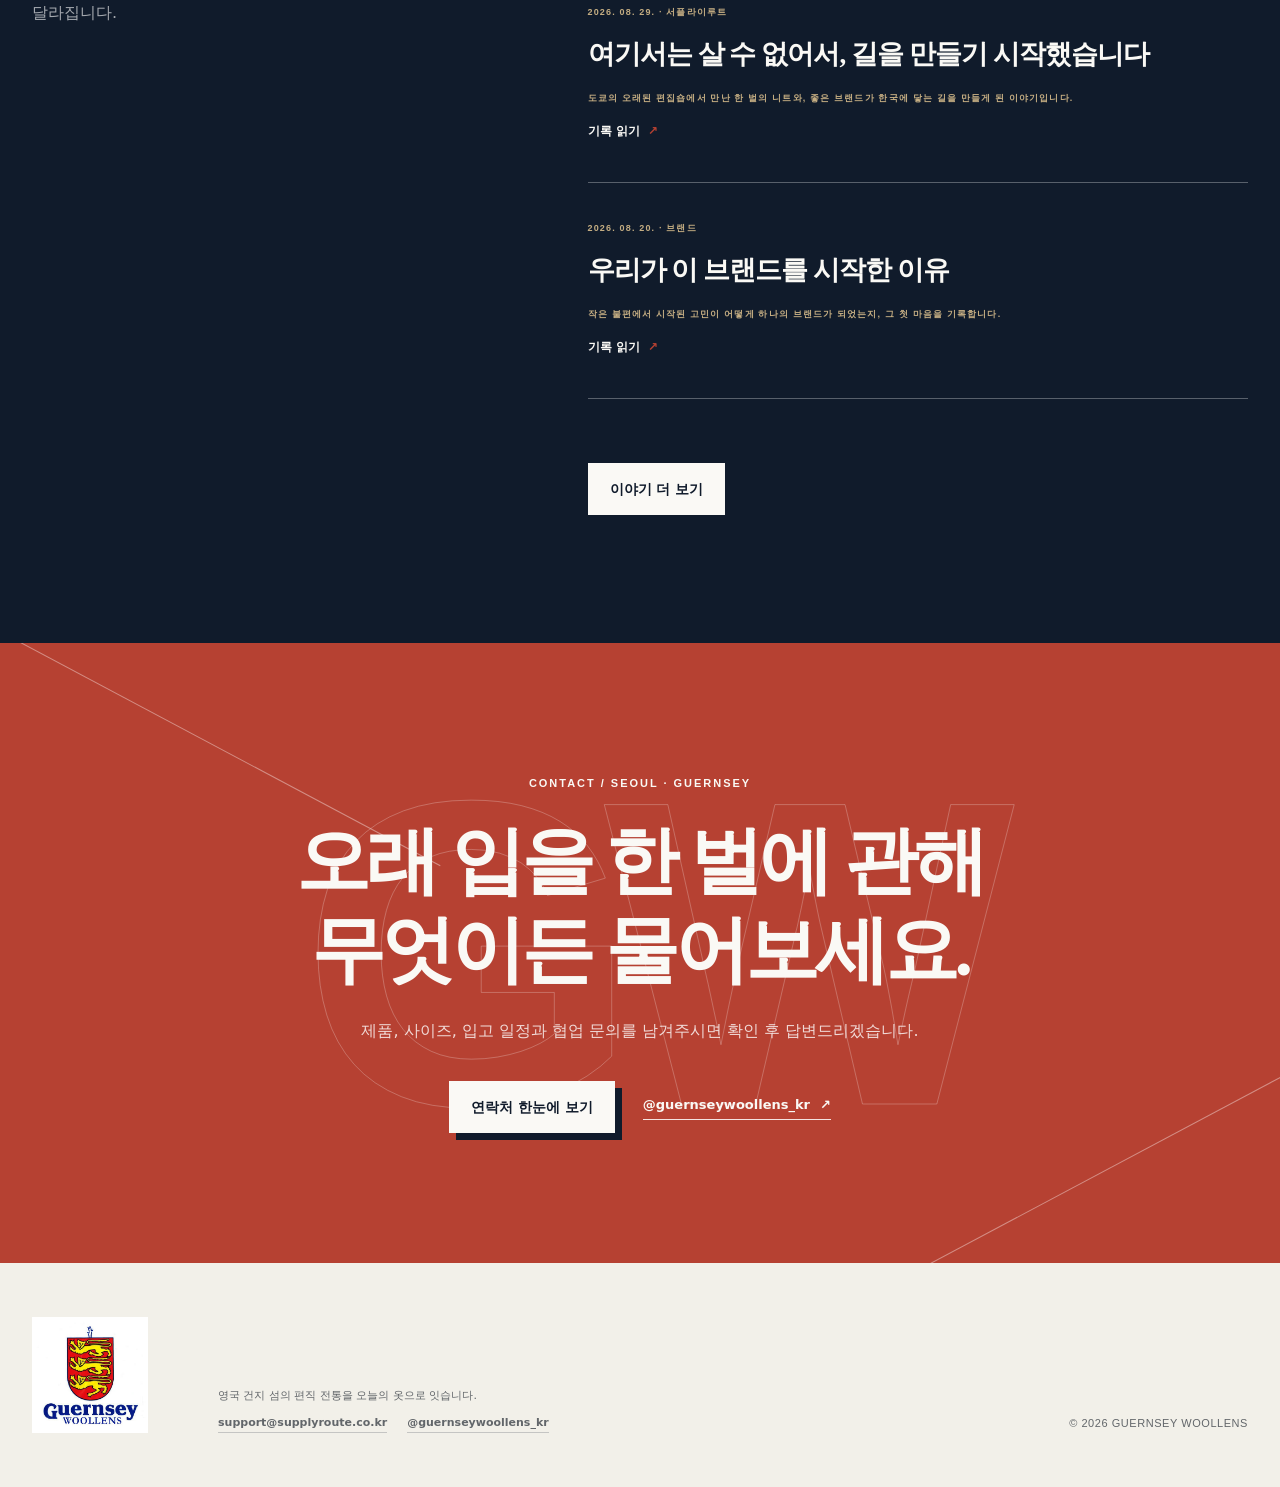
==== commit ddef84b6: "feat: apply Guernsey Woollens brand logo" ====
--- a/index.html
+++ b/index.html
@@ -8,14 +8,14 @@
       content="1976년 영국 건지 섬에서 시작된 건지울른스. 전통적인 편직 방식으로 완성한 코튼 나그랑 크루넥 스웨터를 소개합니다."
     >
     <meta name="theme-color" content="#101b2b">
-    <link rel="canonical" href="https://guernsey-woollens-swpark.vercel.app/">
+    <link rel="canonical" href="https://guernseywoollens-swpark.pages.dev/">
     <meta property="og:type" content="website">
     <meta property="og:locale" content="ko_KR">
     <meta property="og:site_name" content="건지울른스">
     <meta property="og:title" content="건지울른스 | 바다에서 시작된 한 벌의 원칙">
     <meta property="og:description" content="1976년 영국 건지 섬에서 시작된 건지울른스의 코튼 나그랑 크루넥 스웨터를 소개합니다.">
-    <meta property="og:url" content="https://guernsey-woollens-swpark.vercel.app/">
-    <meta property="og:image" content="https://guernsey-woollens-swpark.vercel.app/assets/guernsey-hero.jpg">
+    <meta property="og:url" content="https://guernseywoollens-swpark.pages.dev/">
+    <meta property="og:image" content="https://guernseywoollens-swpark.pages.dev/assets/guernsey-hero.jpg">
     <title>건지울른스 | 바다에서 시작된 한 벌의 원칙</title>
     <script type="application/ld+json">
       {
@@ -23,10 +23,11 @@
         "@graph": [
           {
             "@type": "Organization",
-            "@id": "https://guernsey-woollens-swpark.vercel.app/#organization",
+            "@id": "https://guernseywoollens-swpark.pages.dev/#organization",
             "name": "건지울른스",
             "alternateName": "Guernsey Woollens",
-            "url": "https://guernsey-woollens-swpark.vercel.app/",
+            "url": "https://guernseywoollens-swpark.pages.dev/",
+            "logo": "https://guernseywoollens-swpark.pages.dev/assets/guernsey-logo.png",
             "email": "support@supplyroute.co.kr",
             "foundingDate": "1976",
             "foundingLocation": {"@type": "Place", "name": "영국 건지 섬"},
@@ -37,17 +38,17 @@
           },
           {
             "@type": "WebSite",
-            "@id": "https://guernsey-woollens-swpark.vercel.app/#website",
-            "url": "https://guernsey-woollens-swpark.vercel.app/",
+            "@id": "https://guernseywoollens-swpark.pages.dev/#website",
+            "url": "https://guernseywoollens-swpark.pages.dev/",
             "name": "건지울른스 · 서플라이루트",
             "inLanguage": "ko-KR",
-            "publisher": {"@id": "https://guernsey-woollens-swpark.vercel.app/#organization"}
+            "publisher": {"@id": "https://guernseywoollens-swpark.pages.dev/#organization"}
           },
           {
             "@type": "Product",
             "name": "건지울른스 코튼 나그랑 크루넥 스웨터 컬렉션",
             "description": "코튼 소재의 나그랑 크루넥 스웨터 컬렉션입니다.",
-            "image": "https://guernsey-woollens-swpark.vercel.app/assets/guernsey-product.jpg",
+            "image": "https://guernseywoollens-swpark.pages.dev/assets/guernsey-product.jpg",
             "brand": {"@type": "Brand", "name": "건지울른스"},
             "offers": {
               "@type": "Offer",
@@ -68,8 +69,7 @@
     <header class="site-header" data-header>
       <div class="header-inner">
         <a class="wordmark" href="#home" aria-label="건지울른스 홈">
-          <strong>GUERNSEY</strong>
-          <span>WOOLLENS · EST. 1976</span>
+          <img class="brand-logo" src="assets/guernsey-logo.png" width="419" height="420" alt="">
         </a>
         <button
           class="menu-button"
@@ -243,7 +243,7 @@
     </main>
 
     <footer class="site-footer">
-      <a class="wordmark footer-wordmark" href="#home"><strong>GUERNSEY</strong><span>WOOLLENS · EST. 1976</span></a>
+      <a class="wordmark footer-wordmark" href="#home" aria-label="건지울른스 홈"><img class="brand-logo" src="assets/guernsey-logo.png" width="419" height="420" alt=""></a>
       <div class="footer-copy">
         <p>영국 건지 섬의 편직 전통을 오늘의 옷으로 잇습니다.</p>
         <div class="footer-links"><a href="mailto:support@supplyroute.co.kr" target="_blank" rel="noopener noreferrer">support@supplyroute.co.kr</a><a href="https://www.instagram.com/guernseywoollens_kr/" target="_blank" rel="noopener noreferrer">@guernseywoollens_kr</a></div>
--- a/styles.css
+++ b/styles.css
@@ -56,9 +56,8 @@
 }
 .site-header.is-scrolled { border-color: var(--line); }
 .header-inner { width: var(--page); height: 86px; margin: 0 auto; display: flex; align-items: center; justify-content: space-between; }
-.wordmark { display: inline-flex; flex-direction: column; align-items: center; gap: 0; line-height: 1; }
-.wordmark strong { font-family: var(--utility); font-size: 22px; font-stretch: condensed; letter-spacing: .09em; }
-.wordmark span { margin-top: 4px; font-family: var(--utility); font-size: 7px; font-weight: 700; letter-spacing: .23em; }
+.wordmark { display: inline-flex; align-items: center; justify-content: center; flex: none; line-height: 1; }
+.brand-logo { display: block; width: 70px; height: 70px; object-fit: contain; }
 .site-nav { display: flex; align-items: center; gap: 32px; font-size: 13px; font-weight: 700; }
 .site-nav a { position: relative; padding: 11px 0; }
 .site-nav a::after { content: ""; position: absolute; left: 0; right: 100%; bottom: 6px; height: 1px; background: var(--signal); transition: right 180ms ease; }
@@ -189,6 +188,7 @@
 
 .site-footer { width: var(--page); margin: 0 auto; padding: 54px 0; display: grid; grid-template-columns: auto 1fr auto; align-items: end; gap: 70px; }
 .footer-wordmark { align-items: flex-start; }
+.footer-wordmark .brand-logo { width: 116px; height: 116px; }
 .footer-copy p, .copyright { margin: 0; color: var(--muted); font-size: 11px; }
 .footer-links { display: flex; flex-wrap: wrap; gap: 8px 20px; margin-top: 8px; }
 .footer-links a { color: var(--muted); border-bottom: 1px solid var(--line); font-size: 11px; font-weight: 700; transition: color 180ms ease, border-color 180ms ease; }
@@ -388,8 +388,7 @@
 .product-detail-page .detail-site-header { border-bottom-color: var(--line); background: rgba(243, 239, 228, .96); backdrop-filter: blur(12px); }
 .product-detail-page .header-inner { width: calc(100% - 48px); max-width: none; height: 64px; }
 .product-detail-page .wordmark { align-items: flex-start; }
-.product-detail-page .wordmark strong { font-size: 18px; letter-spacing: .06em; }
-.product-detail-page .wordmark span { font-size: 6px; }
+.product-detail-page .brand-logo { width: 52px; height: 52px; }
 .product-detail-page .site-nav { gap: 28px; font-size: 12px; font-weight: 500; }
 .product-detail-page .site-nav .nav-contact { border: 0; padding-inline: 0; }
 .product-detail-page .site-nav .nav-contact:hover,
@@ -629,6 +628,7 @@
 @media (max-width: 980px) {
   :root { --page: min(100% - 40px, 760px); }
   .header-inner { height: 76px; }
+  .brand-logo { width: 62px; height: 62px; }
   .menu-button { position: relative; z-index: 61; display: grid; place-content: center; gap: 6px; width: 48px; height: 48px; padding: 0; border: 1px solid var(--line); background: var(--canvas); cursor: pointer; }
   .menu-button span { width: 21px; height: 2px; background: var(--navy); transition: transform 180ms ease; }
   .menu-button[aria-expanded="true"] span:first-child { transform: translateY(4px) rotate(45deg); }
@@ -679,7 +679,8 @@
 
 @media (max-width: 620px) {
   :root { --page: calc(100% - 32px); }
-  .wordmark strong { font-size: 19px; }
+  .brand-logo { width: 58px; height: 58px; }
+  .footer-wordmark .brand-logo { width: 96px; height: 96px; }
   .hero-copy { padding-top: 58px; }
   .hero h1 { font-size: 48px; }
   .hero-description { font-size: 16px; }
@@ -793,6 +794,7 @@
 
 @media (max-width: 620px) {
   .product-detail-page .header-inner { height: 68px; }
+  .product-detail-page .brand-logo { width: 56px; height: 56px; }
   .product-detail-page .menu-button { width: 42px; height: 42px; }
   .detail-breadcrumb { padding-block: 15px; }
   .detail-gallery { grid-template-columns: 1fr; gap: 0; padding-top: 16px; }
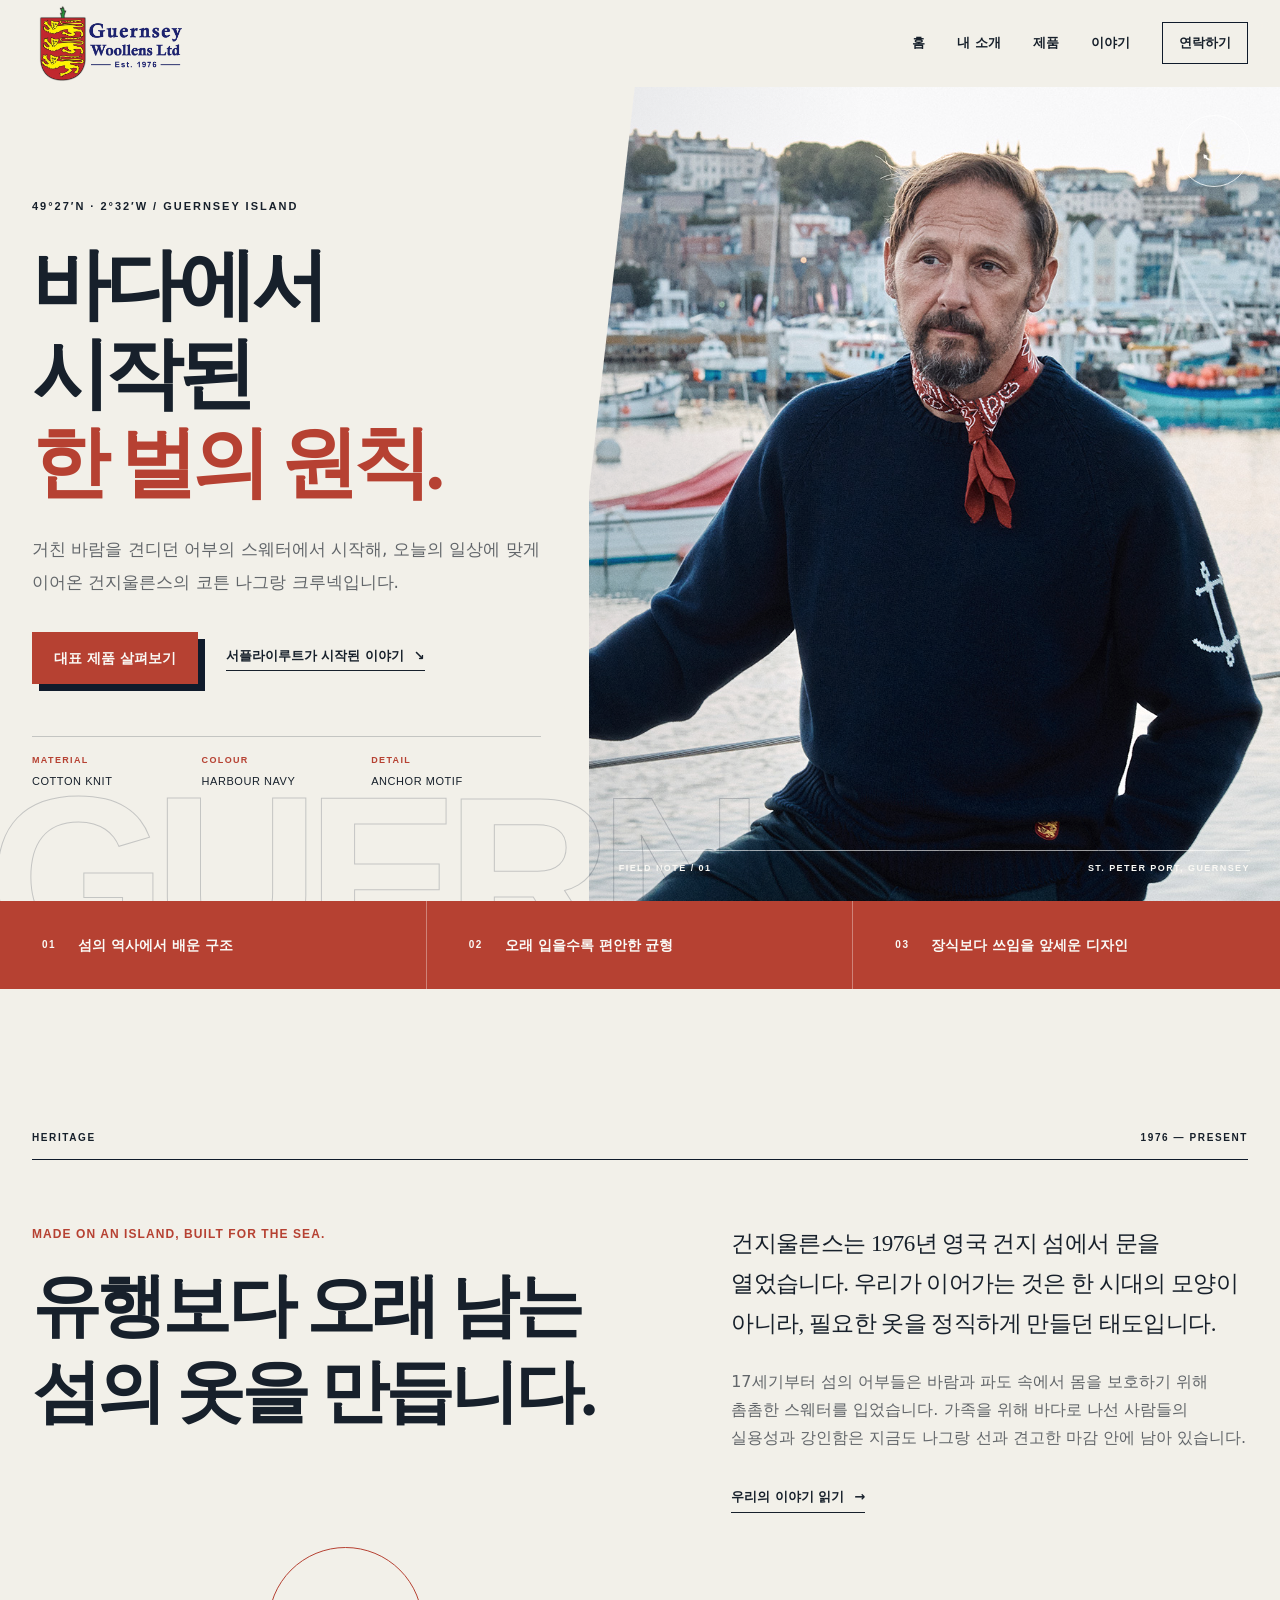
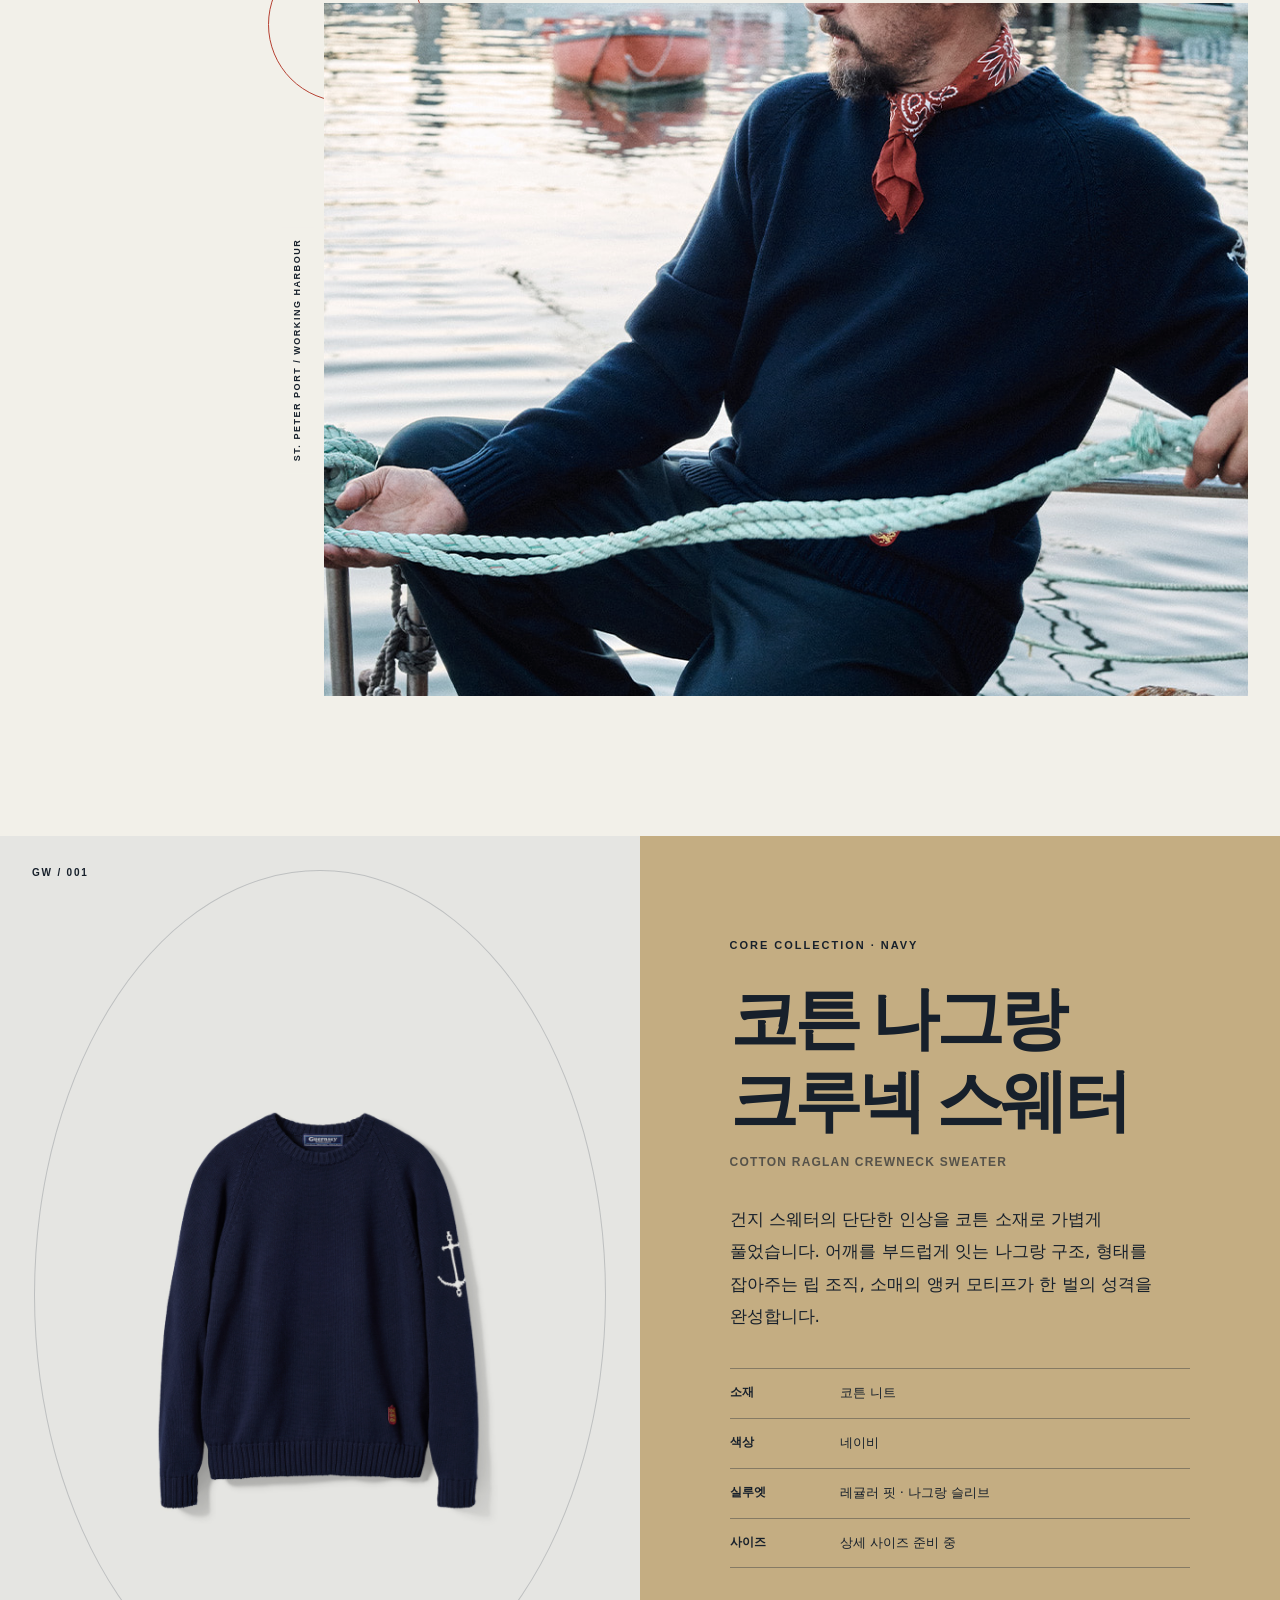
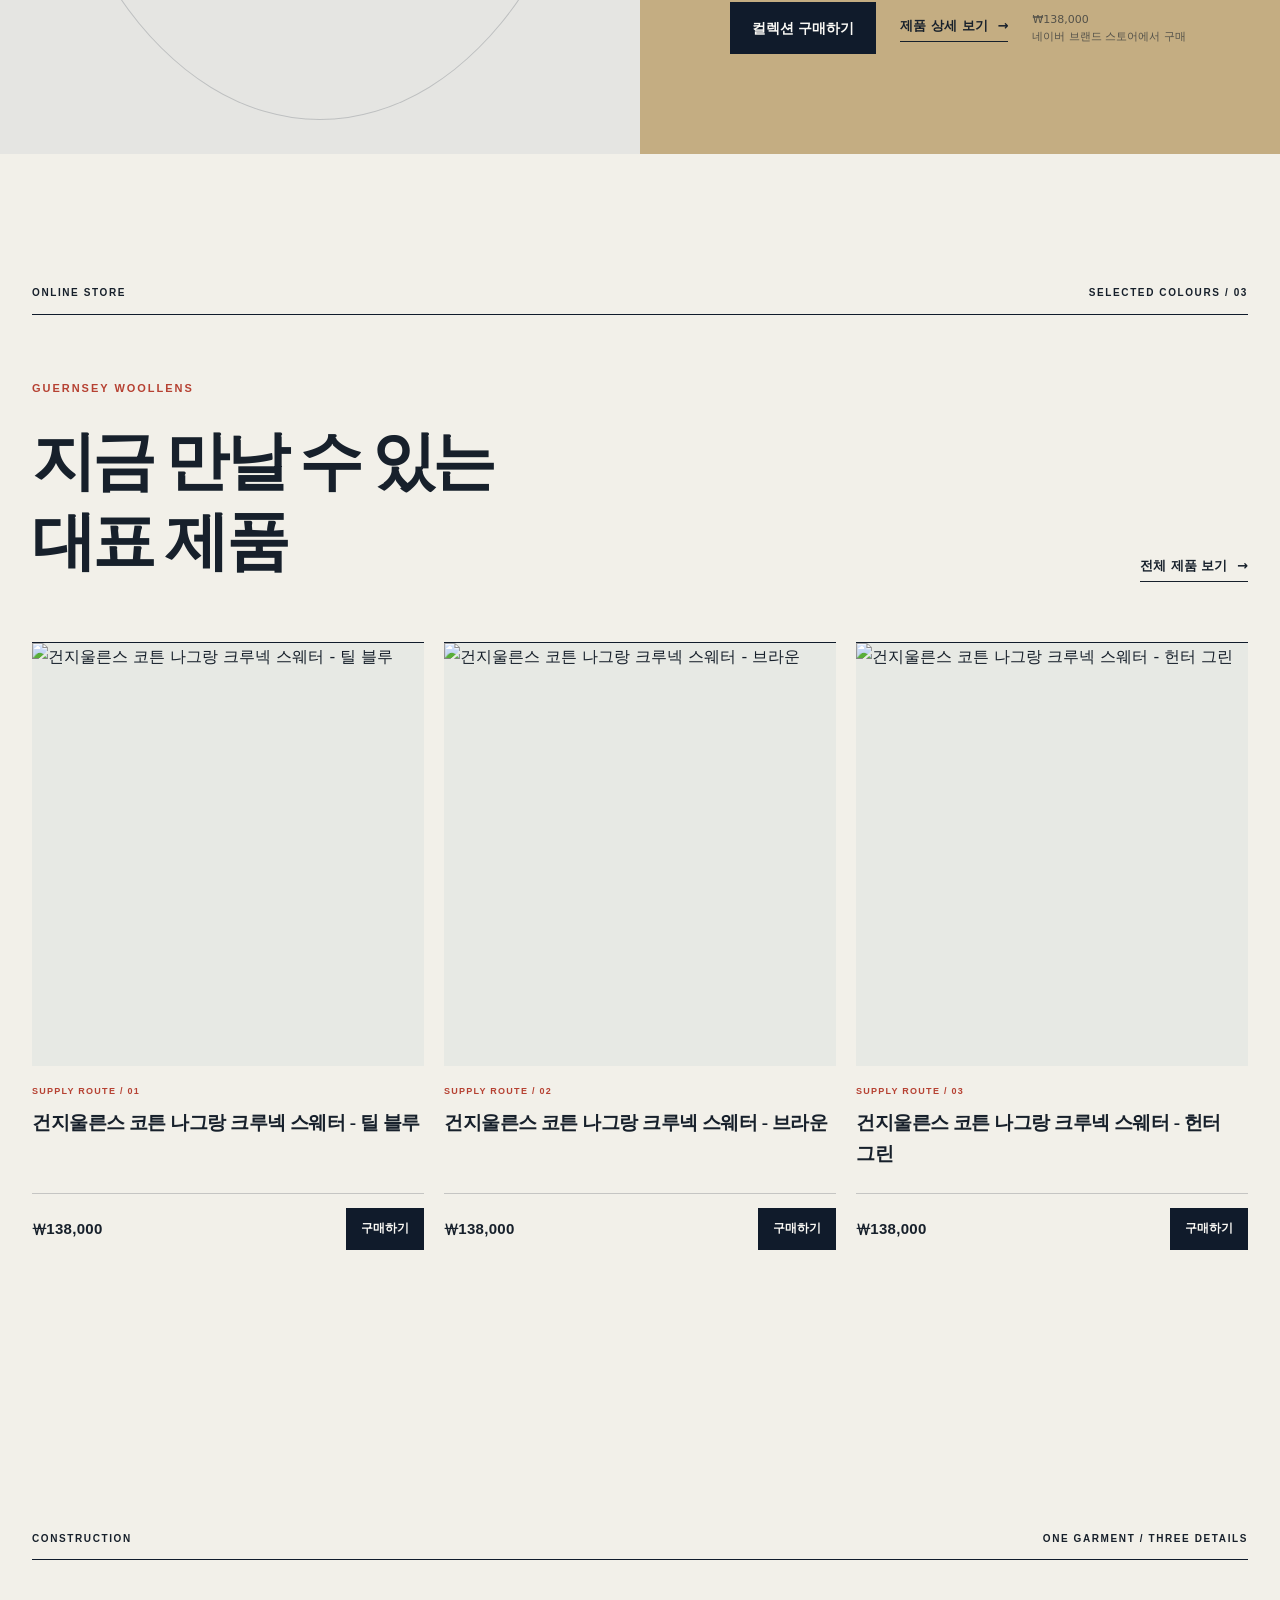
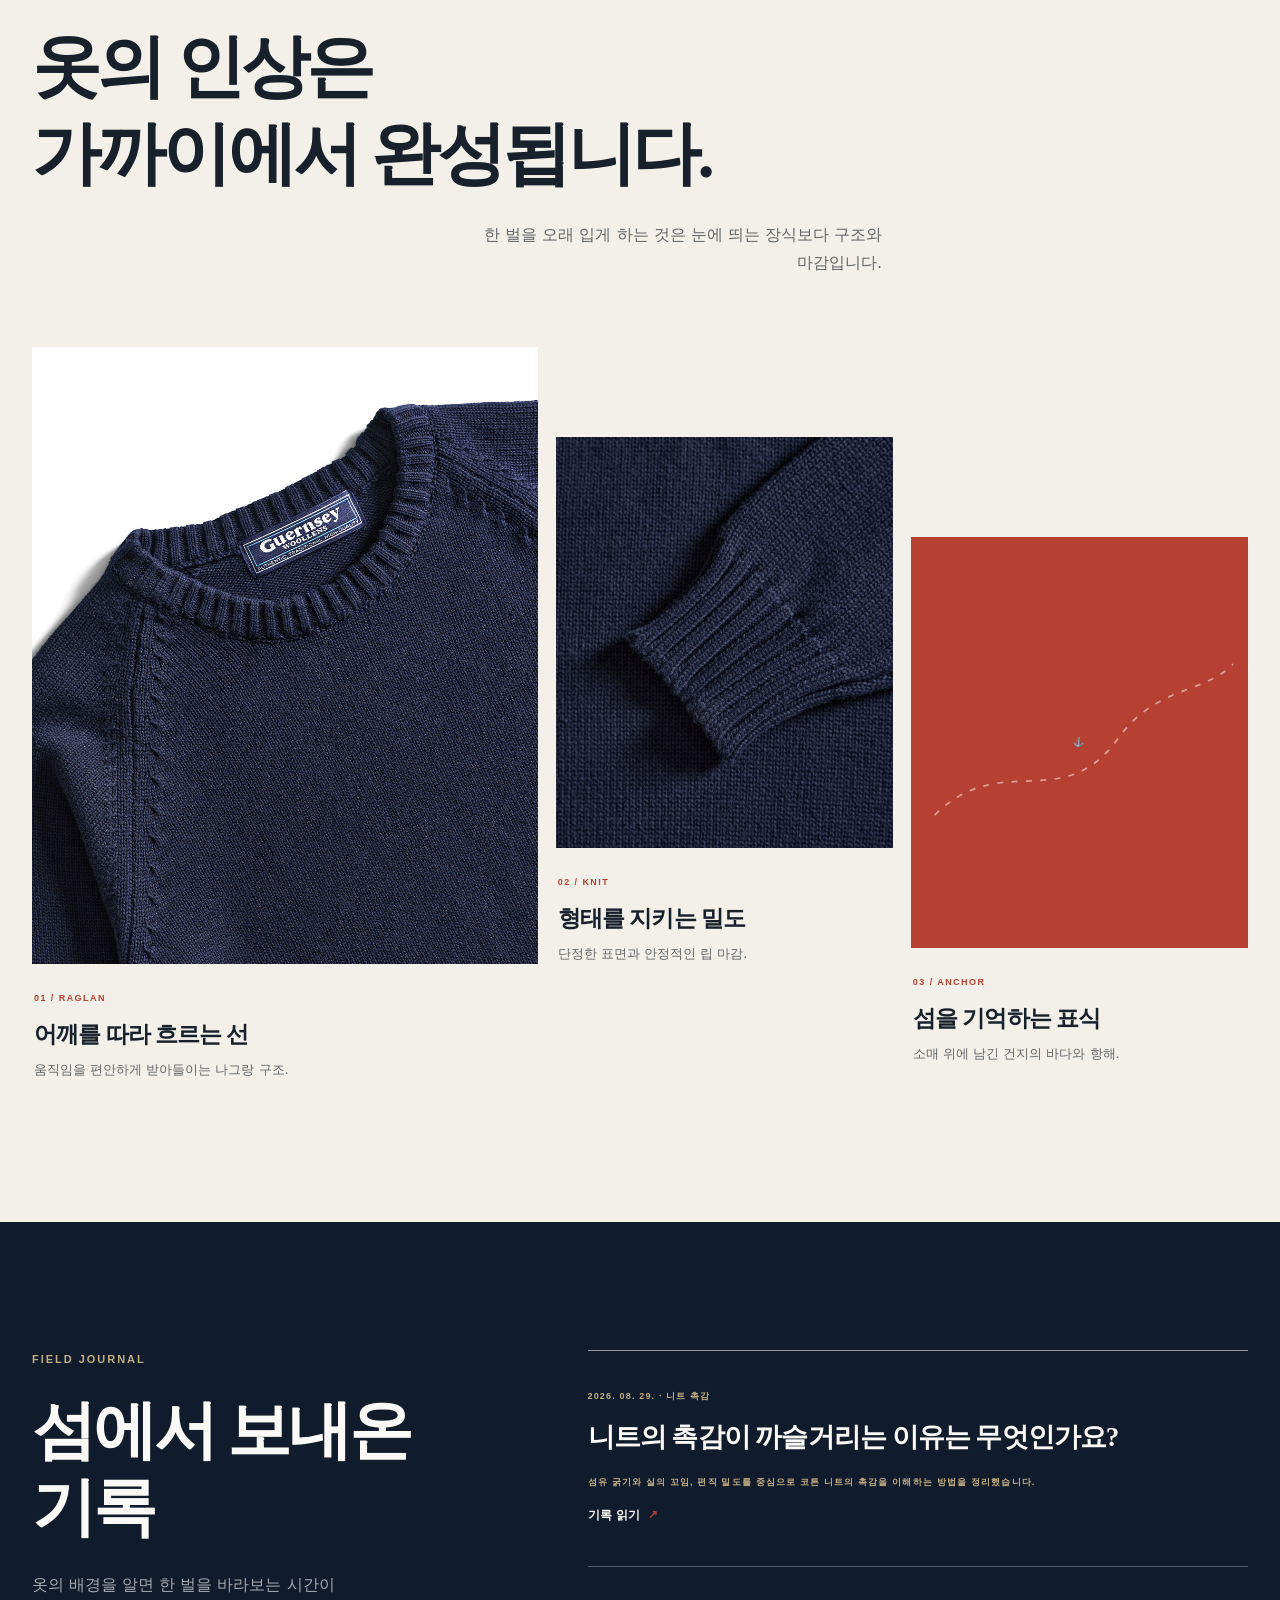
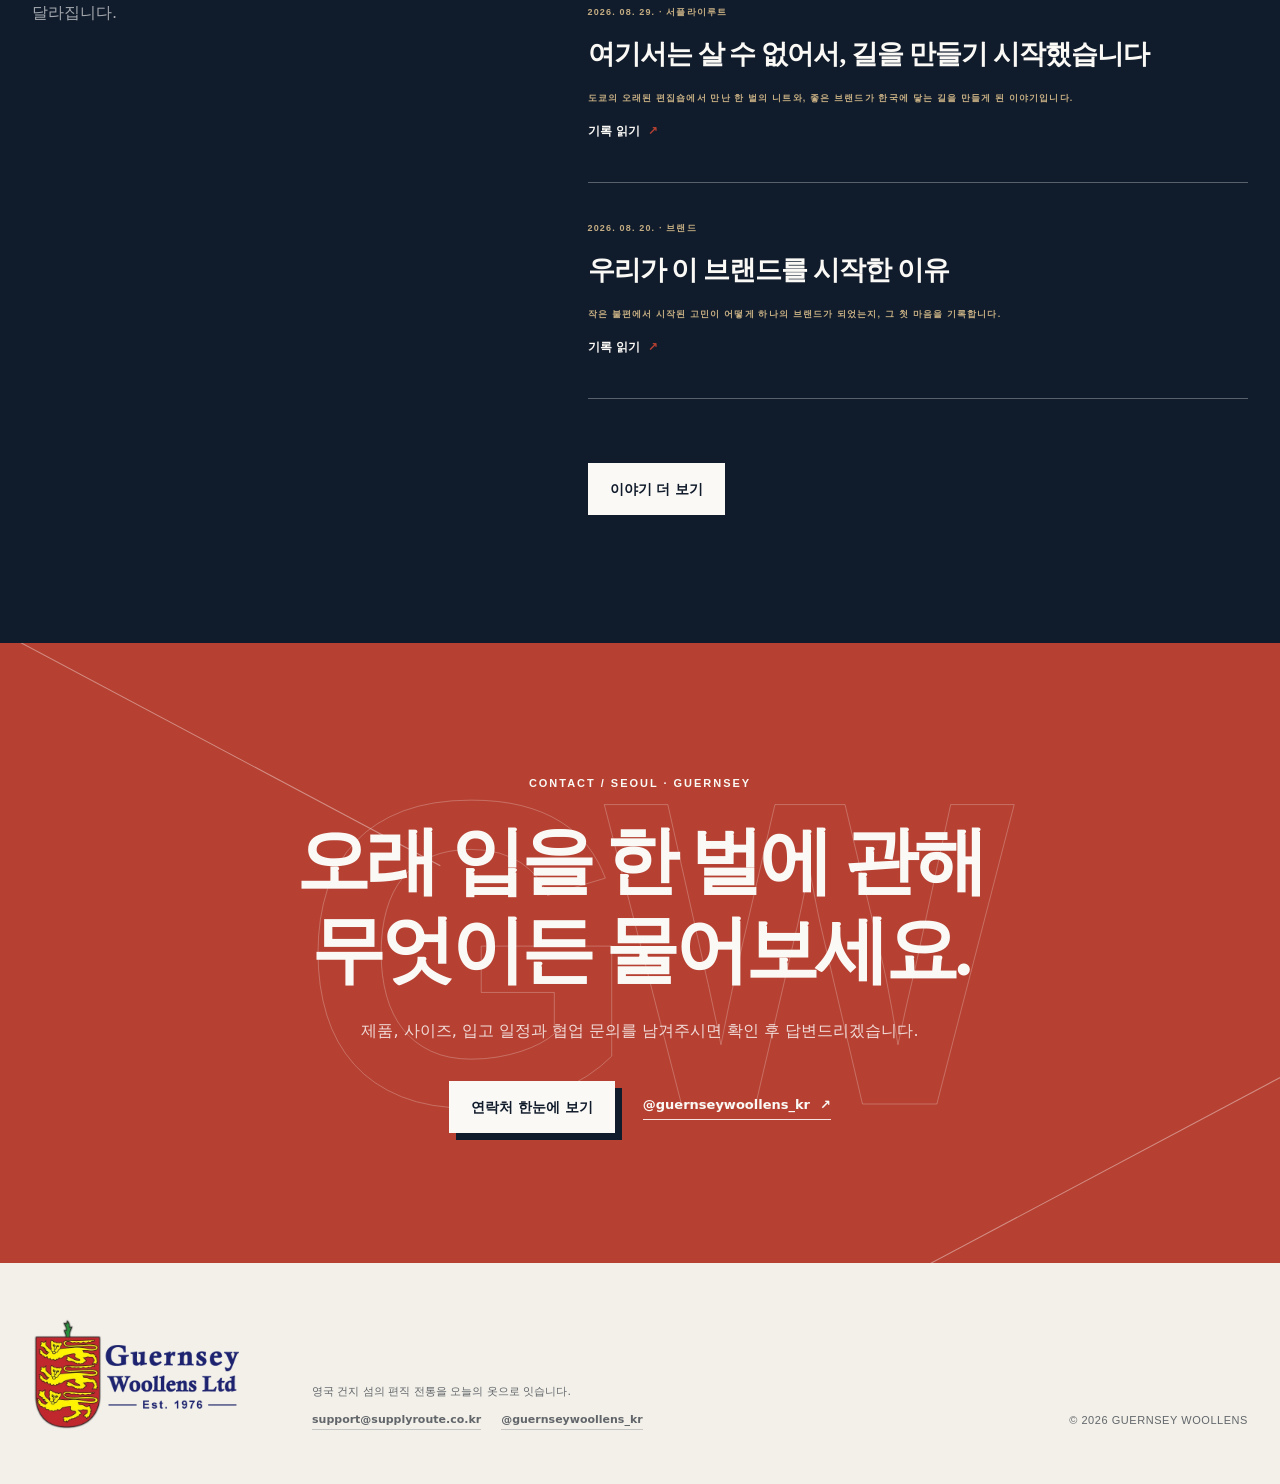
==== commit ccbec158: "feat: update logo and include hero video assets" ====
--- a/index.html
+++ b/index.html
@@ -69,7 +69,7 @@
     <header class="site-header" data-header>
       <div class="header-inner">
         <a class="wordmark" href="#home" aria-label="건지울른스 홈">
-          <img class="brand-logo" src="assets/guernsey-logo.png" width="419" height="420" alt="">
+          <img class="brand-logo" src="assets/guernsey-logo.png" width="560" height="300" alt="">
         </a>
         <button
           class="menu-button"
@@ -243,7 +243,7 @@
     </main>
 
     <footer class="site-footer">
-      <a class="wordmark footer-wordmark" href="#home" aria-label="건지울른스 홈"><img class="brand-logo" src="assets/guernsey-logo.png" width="419" height="420" alt=""></a>
+      <a class="wordmark footer-wordmark" href="#home" aria-label="건지울른스 홈"><img class="brand-logo" src="assets/guernsey-logo.png" width="560" height="300" alt=""></a>
       <div class="footer-copy">
         <p>영국 건지 섬의 편직 전통을 오늘의 옷으로 잇습니다.</p>
         <div class="footer-links"><a href="mailto:support@supplyroute.co.kr" target="_blank" rel="noopener noreferrer">support@supplyroute.co.kr</a><a href="https://www.instagram.com/guernseywoollens_kr/" target="_blank" rel="noopener noreferrer">@guernseywoollens_kr</a></div>
--- a/styles.css
+++ b/styles.css
@@ -57,7 +57,7 @@
 .site-header.is-scrolled { border-color: var(--line); }
 .header-inner { width: var(--page); height: 86px; margin: 0 auto; display: flex; align-items: center; justify-content: space-between; }
 .wordmark { display: inline-flex; align-items: center; justify-content: center; flex: none; line-height: 1; }
-.brand-logo { display: block; width: 70px; height: 70px; object-fit: contain; }
+.brand-logo { display: block; width: 158px; height: auto; max-height: 78px; object-fit: contain; }
 .site-nav { display: flex; align-items: center; gap: 32px; font-size: 13px; font-weight: 700; }
 .site-nav a { position: relative; padding: 11px 0; }
 .site-nav a::after { content: ""; position: absolute; left: 0; right: 100%; bottom: 6px; height: 1px; background: var(--signal); transition: right 180ms ease; }
@@ -188,7 +188,7 @@
 
 .site-footer { width: var(--page); margin: 0 auto; padding: 54px 0; display: grid; grid-template-columns: auto 1fr auto; align-items: end; gap: 70px; }
 .footer-wordmark { align-items: flex-start; }
-.footer-wordmark .brand-logo { width: 116px; height: 116px; }
+.footer-wordmark .brand-logo { width: 210px; max-height: none; }
 .footer-copy p, .copyright { margin: 0; color: var(--muted); font-size: 11px; }
 .footer-links { display: flex; flex-wrap: wrap; gap: 8px 20px; margin-top: 8px; }
 .footer-links a { color: var(--muted); border-bottom: 1px solid var(--line); font-size: 11px; font-weight: 700; transition: color 180ms ease, border-color 180ms ease; }
@@ -388,7 +388,7 @@
 .product-detail-page .detail-site-header { border-bottom-color: var(--line); background: rgba(243, 239, 228, .96); backdrop-filter: blur(12px); }
 .product-detail-page .header-inner { width: calc(100% - 48px); max-width: none; height: 64px; }
 .product-detail-page .wordmark { align-items: flex-start; }
-.product-detail-page .brand-logo { width: 52px; height: 52px; }
+.product-detail-page .brand-logo { width: 142px; max-height: 68px; }
 .product-detail-page .site-nav { gap: 28px; font-size: 12px; font-weight: 500; }
 .product-detail-page .site-nav .nav-contact { border: 0; padding-inline: 0; }
 .product-detail-page .site-nav .nav-contact:hover,
@@ -628,7 +628,7 @@
 @media (max-width: 980px) {
   :root { --page: min(100% - 40px, 760px); }
   .header-inner { height: 76px; }
-  .brand-logo { width: 62px; height: 62px; }
+  .brand-logo { width: 146px; max-height: 72px; }
   .menu-button { position: relative; z-index: 61; display: grid; place-content: center; gap: 6px; width: 48px; height: 48px; padding: 0; border: 1px solid var(--line); background: var(--canvas); cursor: pointer; }
   .menu-button span { width: 21px; height: 2px; background: var(--navy); transition: transform 180ms ease; }
   .menu-button[aria-expanded="true"] span:first-child { transform: translateY(4px) rotate(45deg); }
@@ -679,8 +679,8 @@
 
 @media (max-width: 620px) {
   :root { --page: calc(100% - 32px); }
-  .brand-logo { width: 58px; height: 58px; }
-  .footer-wordmark .brand-logo { width: 96px; height: 96px; }
+  .brand-logo { width: 132px; max-height: 66px; }
+  .footer-wordmark .brand-logo { width: 184px; max-height: none; }
   .hero-copy { padding-top: 58px; }
   .hero h1 { font-size: 48px; }
   .hero-description { font-size: 16px; }
@@ -794,7 +794,7 @@
 
 @media (max-width: 620px) {
   .product-detail-page .header-inner { height: 68px; }
-  .product-detail-page .brand-logo { width: 56px; height: 56px; }
+  .product-detail-page .brand-logo { width: 130px; max-height: 64px; }
   .product-detail-page .menu-button { width: 42px; height: 42px; }
   .detail-breadcrumb { padding-block: 15px; }
   .detail-gallery { grid-template-columns: 1fr; gap: 0; padding-top: 16px; }
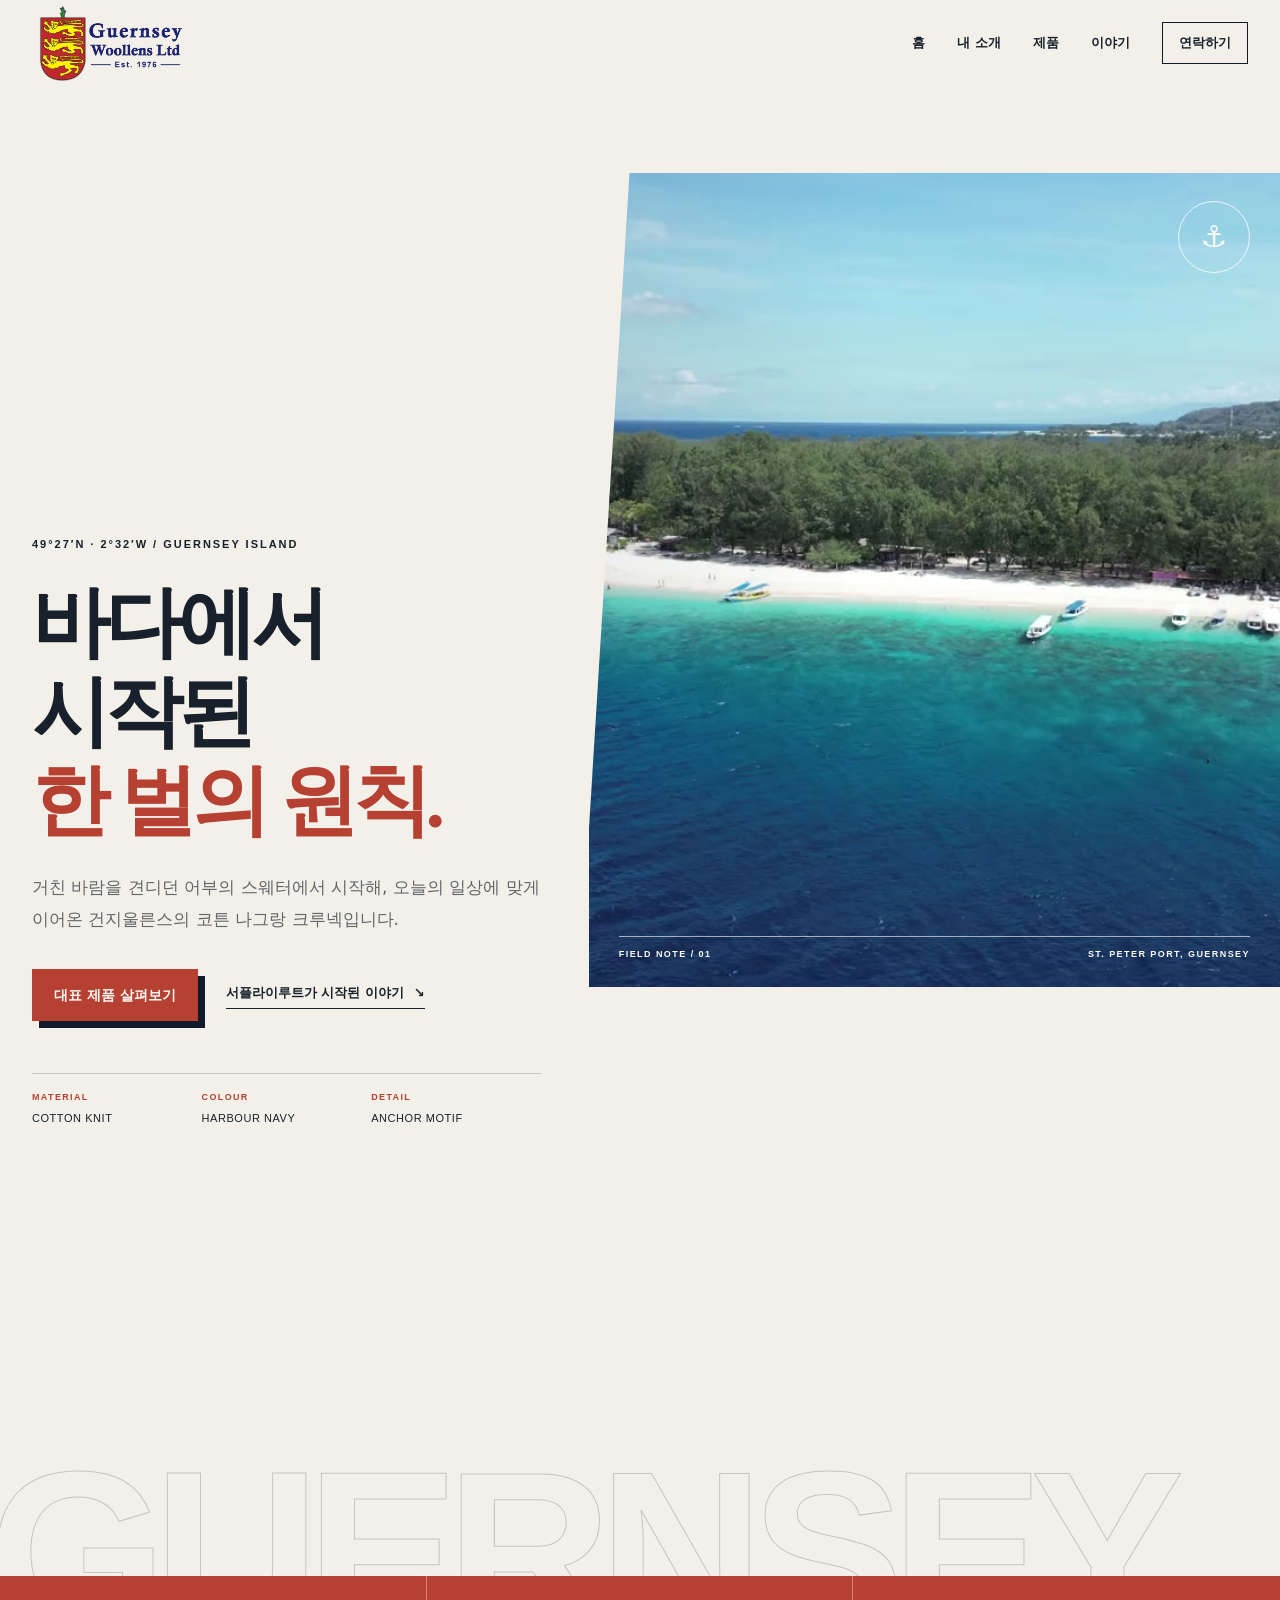
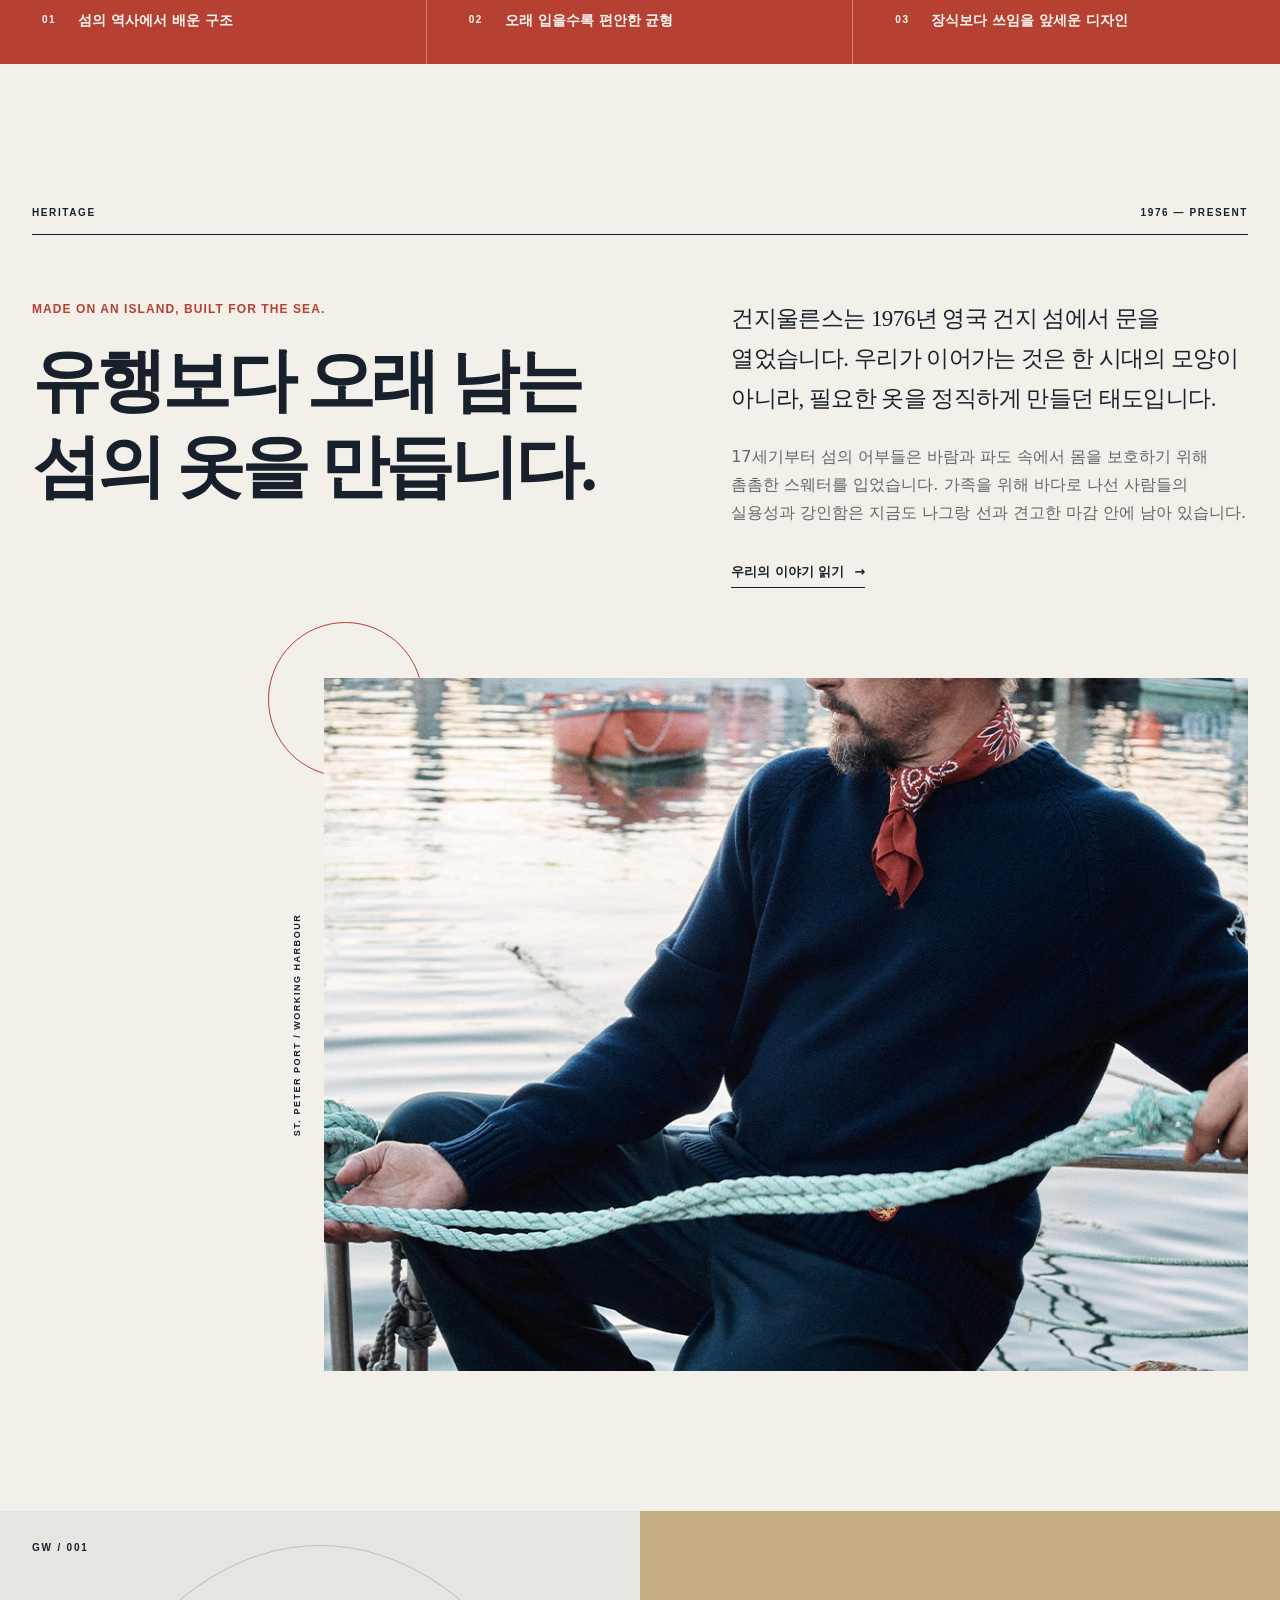
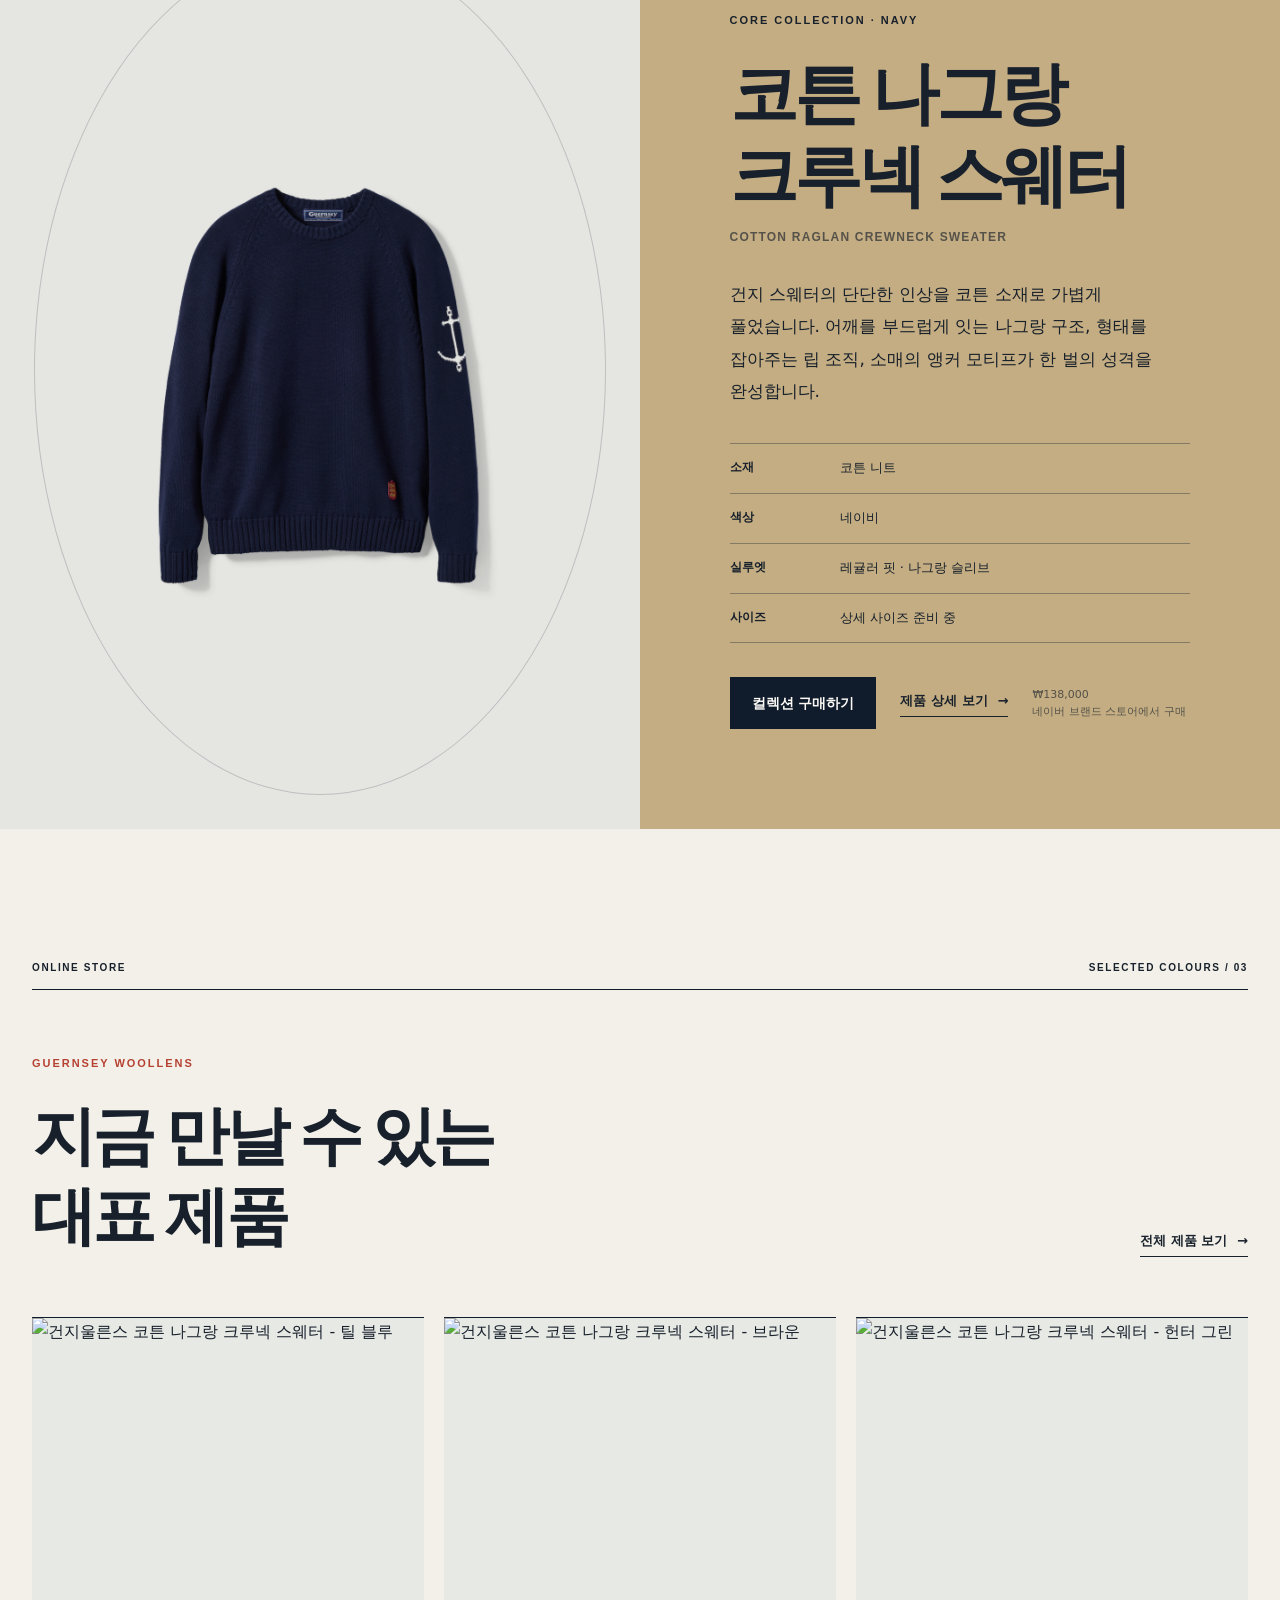
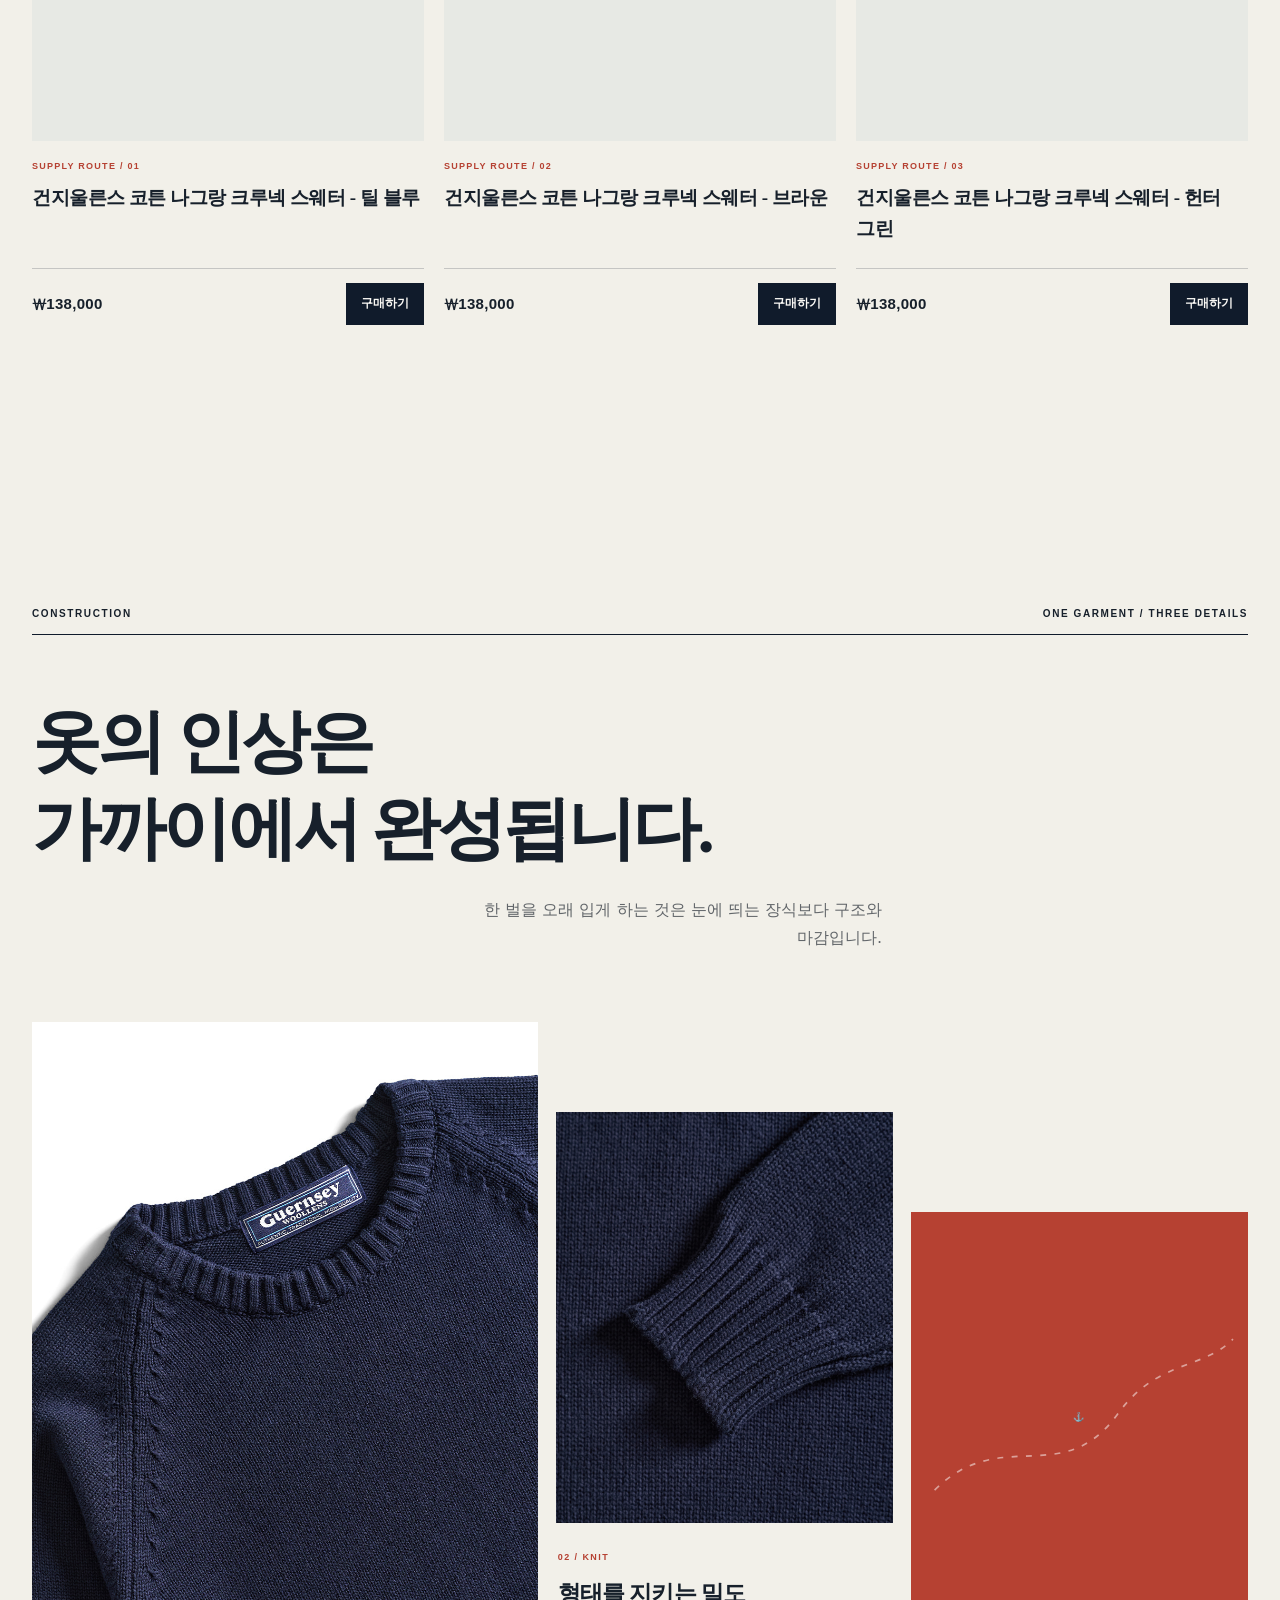
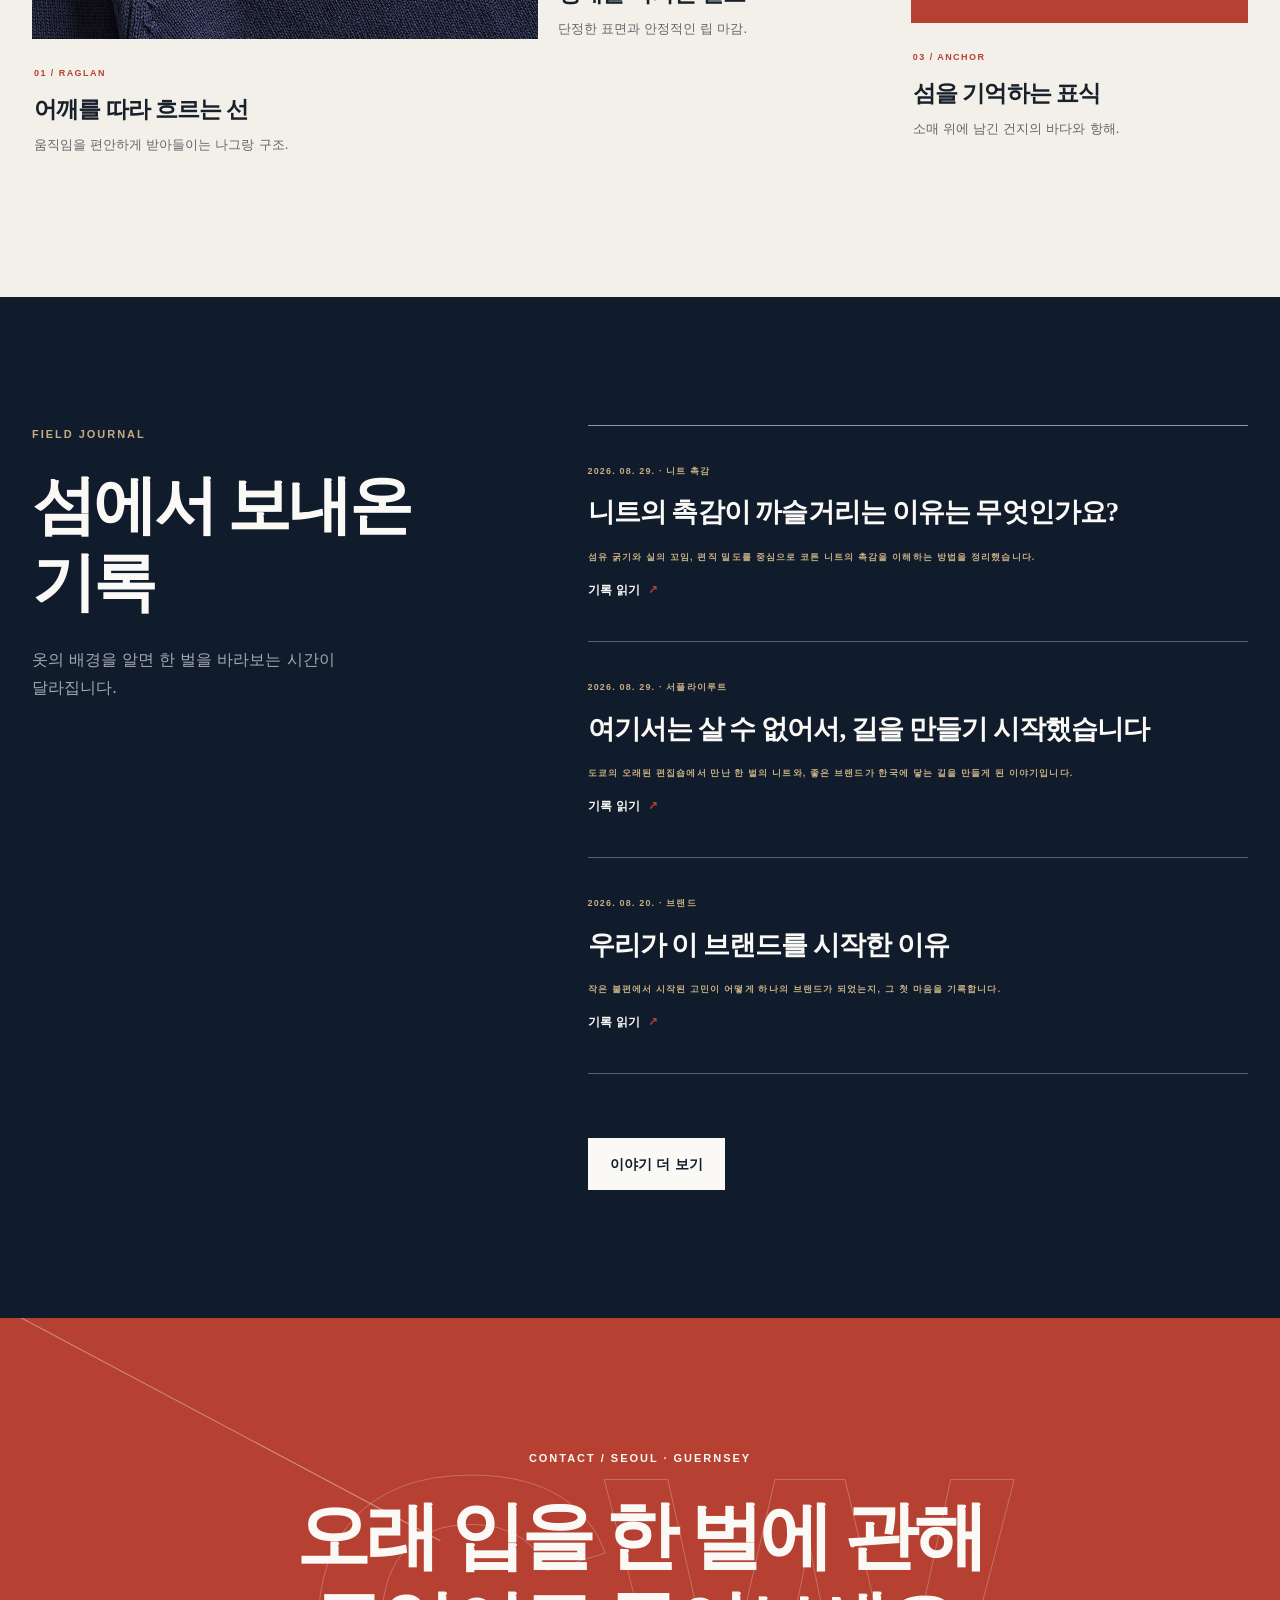
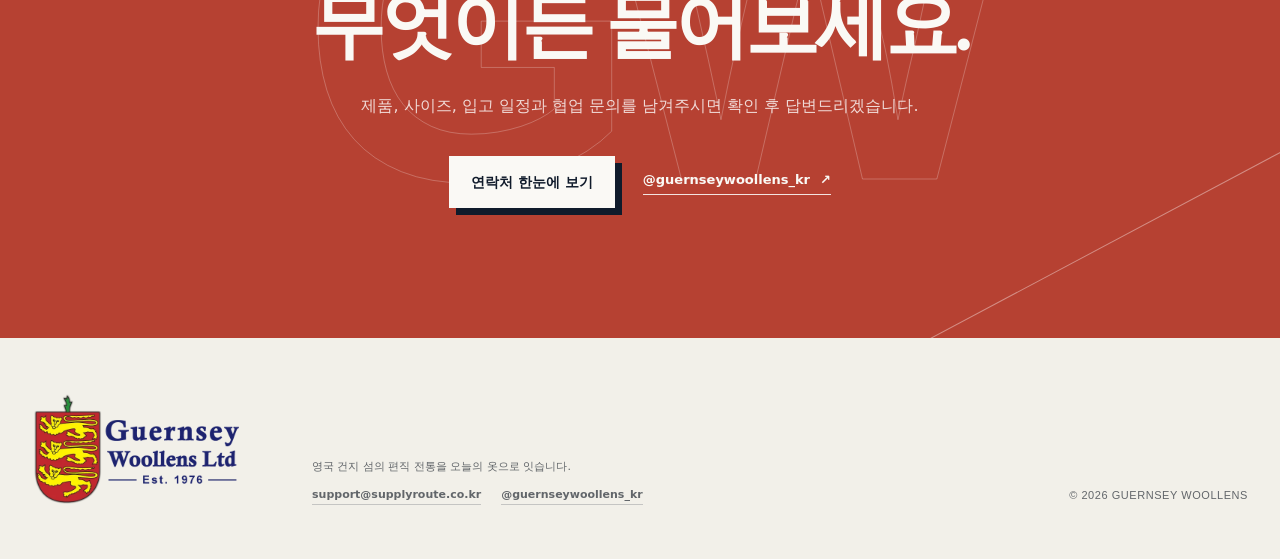
==== commit ac8ce082: "feat: connect hero video scroll scrub" ====
--- a/index.html
+++ b/index.html
@@ -92,7 +92,7 @@
     </header>
 
     <main id="main">
-      <section class="hero" id="home" aria-labelledby="hero-title">
+      <section class="hero hero-scrub-section" id="home" aria-labelledby="hero-title" data-scrub-hero>
         <div class="hero-copy" data-reveal>
           <p class="coordinate">49°27′N · 2°32′W / GUERNSEY ISLAND</p>
           <h1 id="hero-title">바다에서 시작된<br><em>한 벌의 원칙.</em></h1>
@@ -110,8 +110,20 @@
             <div><dt>Detail</dt><dd>Anchor motif</dd></div>
           </dl>
         </div>
-        <figure class="hero-image" data-reveal>
-          <img src="assets/guernsey-hero.jpg" alt="건지 항구를 배경으로 네이비 나그랑 스웨터를 입은 남성" width="960" height="1280">
+        <figure class="hero-image hero-scrub" data-reveal>
+          <video
+            data-scrub-video
+            data-desktop-src="assets/hero-scrub.mp4"
+            data-mobile-src="assets/hero-scrub-m.mp4"
+            data-desktop-poster="assets/hero-poster.jpg"
+            data-mobile-poster="assets/hero-poster-m.jpg"
+            src="assets/hero-scrub.mp4"
+            muted
+            playsinline
+            preload="auto"
+            poster="assets/hero-poster.jpg"
+            aria-label="건지울른스 스웨터의 질감과 움직임을 보여주는 스크롤 연동 영상"
+          ></video>
           <figcaption><span>FIELD NOTE / 01</span><span>ST. PETER PORT, GUERNSEY</span></figcaption>
           <div class="anchor-stamp" aria-hidden="true">⚓</div>
         </figure>
--- a/styles.css
+++ b/styles.css
@@ -72,6 +72,7 @@
   position: relative; min-height: calc(100svh - 86px); overflow: hidden;
   display: grid; grid-template-columns: minmax(0, 46%) minmax(0, 54%); background: var(--canvas);
 }
+.hero-scrub-section { min-height: calc(175svh - 86px); align-items: start; }
 .hero::before {
   content: ""; position: absolute; left: calc(46% - 46px); top: 0; bottom: 0; z-index: 3;
   width: 92px; background: var(--canvas); clip-path: polygon(0 0, 100% 0, 0 100%);
@@ -79,6 +80,14 @@
 .hero-copy {
   position: relative; z-index: 4; align-self: center; max-width: 610px;
   margin-left: max(32px, calc((100vw - 1240px) / 2)); padding: 72px 48px 72px 0;
+}
+.hero-scrub-section .hero-copy {
+  position: sticky;
+  top: 86px;
+  min-height: calc(100svh - 86px);
+  display: flex;
+  flex-direction: column;
+  justify-content: center;
 }
 .coordinate { margin-bottom: 24px; font-family: var(--utility); font-size: 11px; font-weight: 800; letter-spacing: .18em; text-transform: uppercase; }
 .hero h1 { margin-bottom: 26px; font-family: var(--display); font-size: clamp(50px, 6.1vw, 88px); line-height: 1.14; letter-spacing: -.065em; font-weight: 700; }
@@ -97,7 +106,10 @@
 .hero-specs dt { margin-bottom: 3px; color: var(--signal); font-family: var(--utility); font-size: 9px; font-weight: 800; letter-spacing: .15em; text-transform: uppercase; }
 .hero-specs dd { margin: 0; font-family: var(--utility); font-size: 11px; letter-spacing: .05em; text-transform: uppercase; }
 .hero-image { position: relative; z-index: 2; height: calc(100svh - 86px); min-height: 690px; margin: 0; overflow: hidden; background: var(--navy); }
-.hero-image img { width: 100%; height: 100%; object-fit: cover; object-position: center 34%; filter: saturate(.82) contrast(1.04); }
+.hero-scrub-section .hero-image { position: sticky; top: 86px; }
+.hero-image img,
+.hero-image video { width: 100%; height: 100%; object-fit: cover; object-position: center 34%; filter: saturate(.82) contrast(1.04); }
+.hero-image video { background: var(--navy); }
 .hero-image::after { content: ""; position: absolute; inset: 0; background: linear-gradient(90deg, rgba(16,27,43,.08), transparent 40%); pointer-events: none; }
 .hero-image figcaption { position: absolute; left: 30px; right: 30px; bottom: 24px; z-index: 2; display: flex; justify-content: space-between; padding-top: 10px; border-top: 1px solid rgba(255,255,255,.6); color: var(--white); font-family: var(--utility); font-size: 9px; font-weight: 700; letter-spacing: .16em; }
 .anchor-stamp { position: absolute; right: 30px; top: 28px; z-index: 2; display: grid; place-items: center; width: 72px; height: 72px; border: 1px solid rgba(255,255,255,.8); border-radius: 50%; color: var(--white); font-size: 30px; }
@@ -638,9 +650,12 @@
   .site-nav .nav-contact { font-family: var(--body); font-size: 15px; border-color: rgba(255,255,255,.7); }
   .site-nav .nav-contact[aria-current="page"] { background: var(--white); color: var(--navy); }
   .hero { min-height: auto; grid-template-columns: 1fr; }
+  .hero-scrub-section { min-height: 175svh; display: block; }
   .hero::before { display: none; }
   .hero-copy { width: var(--page); max-width: none; margin: 0 auto; padding: 80px 0 72px; }
+  .hero-scrub-section .hero-copy { position: relative; top: auto; min-height: auto; display: block; }
   .hero-image { height: min(112vw, 900px); min-height: 600px; }
+  .hero-scrub-section .hero-image { position: sticky; top: 76px; height: calc(100svh - 76px); }
   .hero-ghost { bottom: -27px; font-size: 21vw; }
   .signal-strip div { padding: 18px 24px; }
   .heritage-grid { grid-template-columns: 1fr; gap: 54px; }
@@ -688,6 +703,7 @@
   .hero-specs { grid-template-columns: 1fr 1fr; row-gap: 10px; }
   .hero-specs div:last-child { grid-column: 1 / -1; }
   .hero-image { height: 122vw; min-height: 480px; }
+  .hero-scrub-section .hero-image { height: calc(100svh - 68px); min-height: 480px; top: 68px; }
   .hero-image figcaption { left: 18px; right: 18px; font-size: 7px; }
   .anchor-stamp { right: 18px; top: 18px; width: 58px; height: 58px; font-size: 24px; }
   .signal-strip { grid-template-columns: 1fr; }
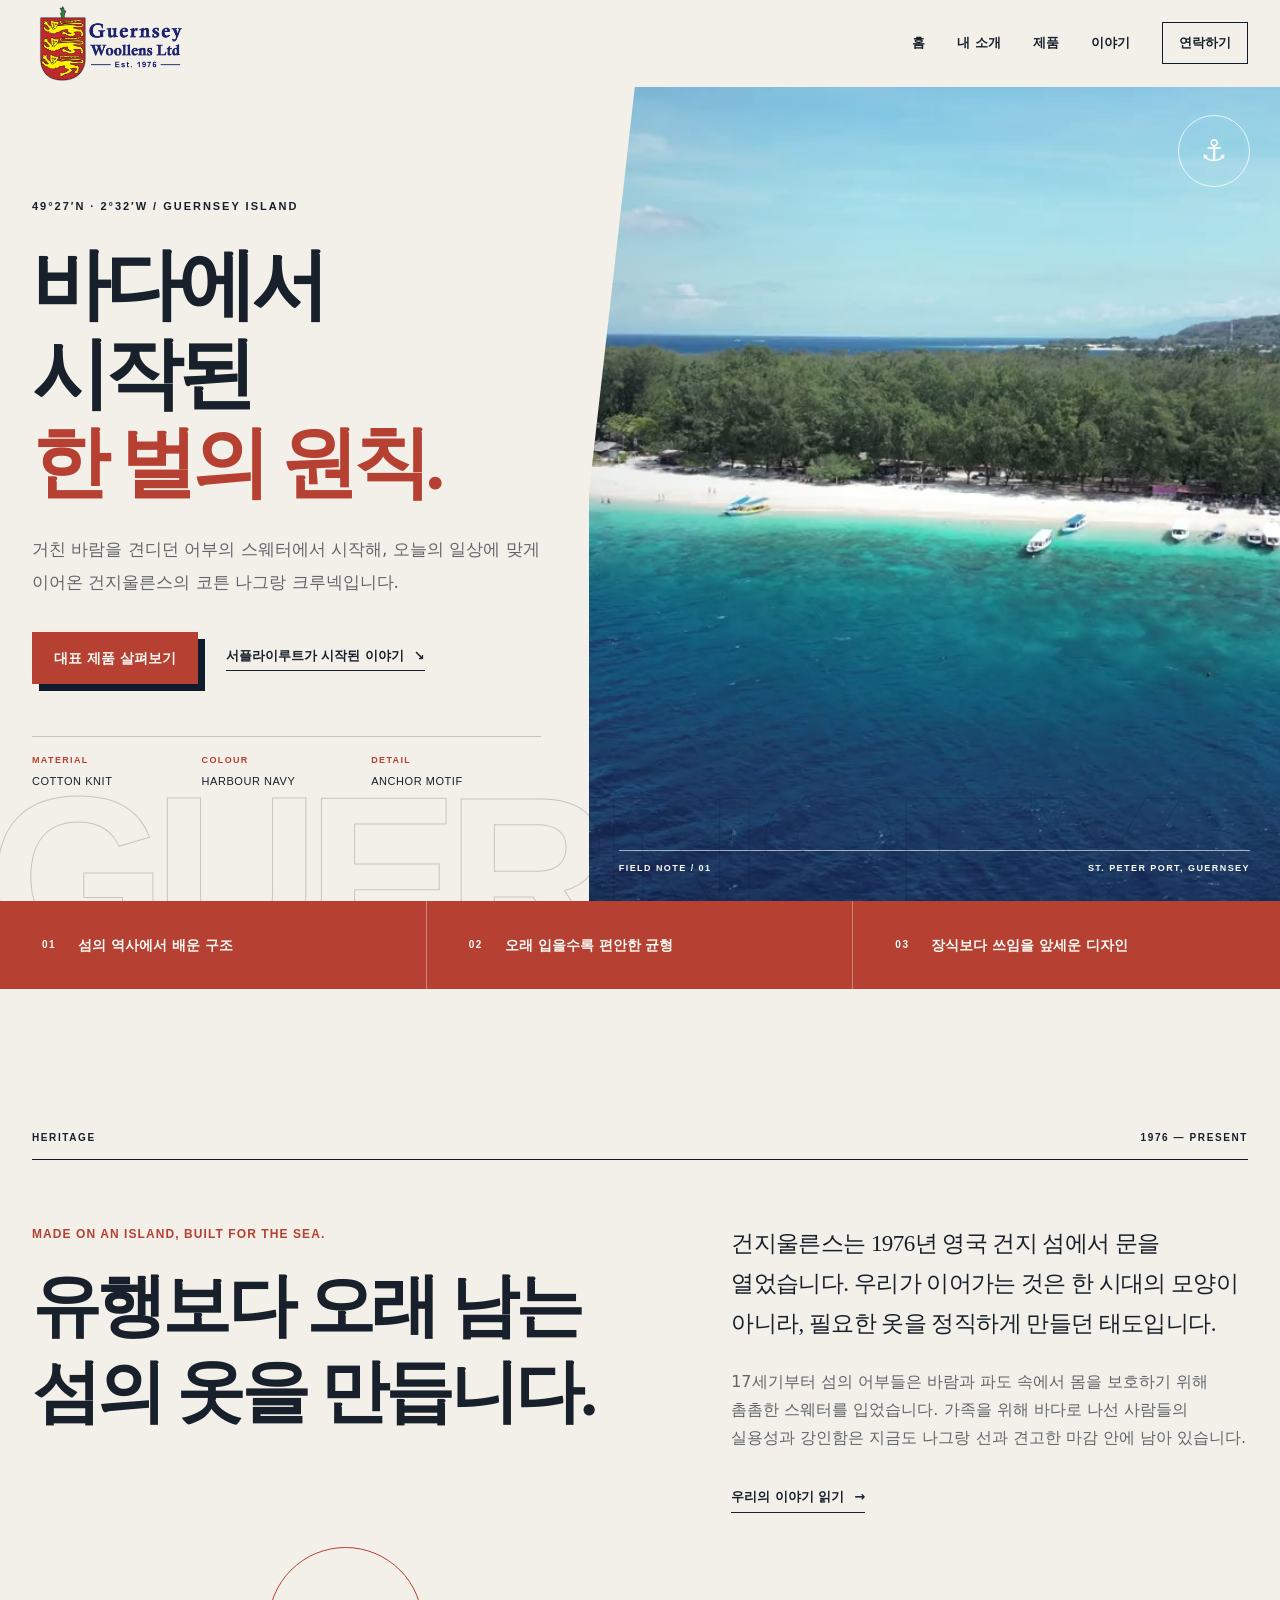
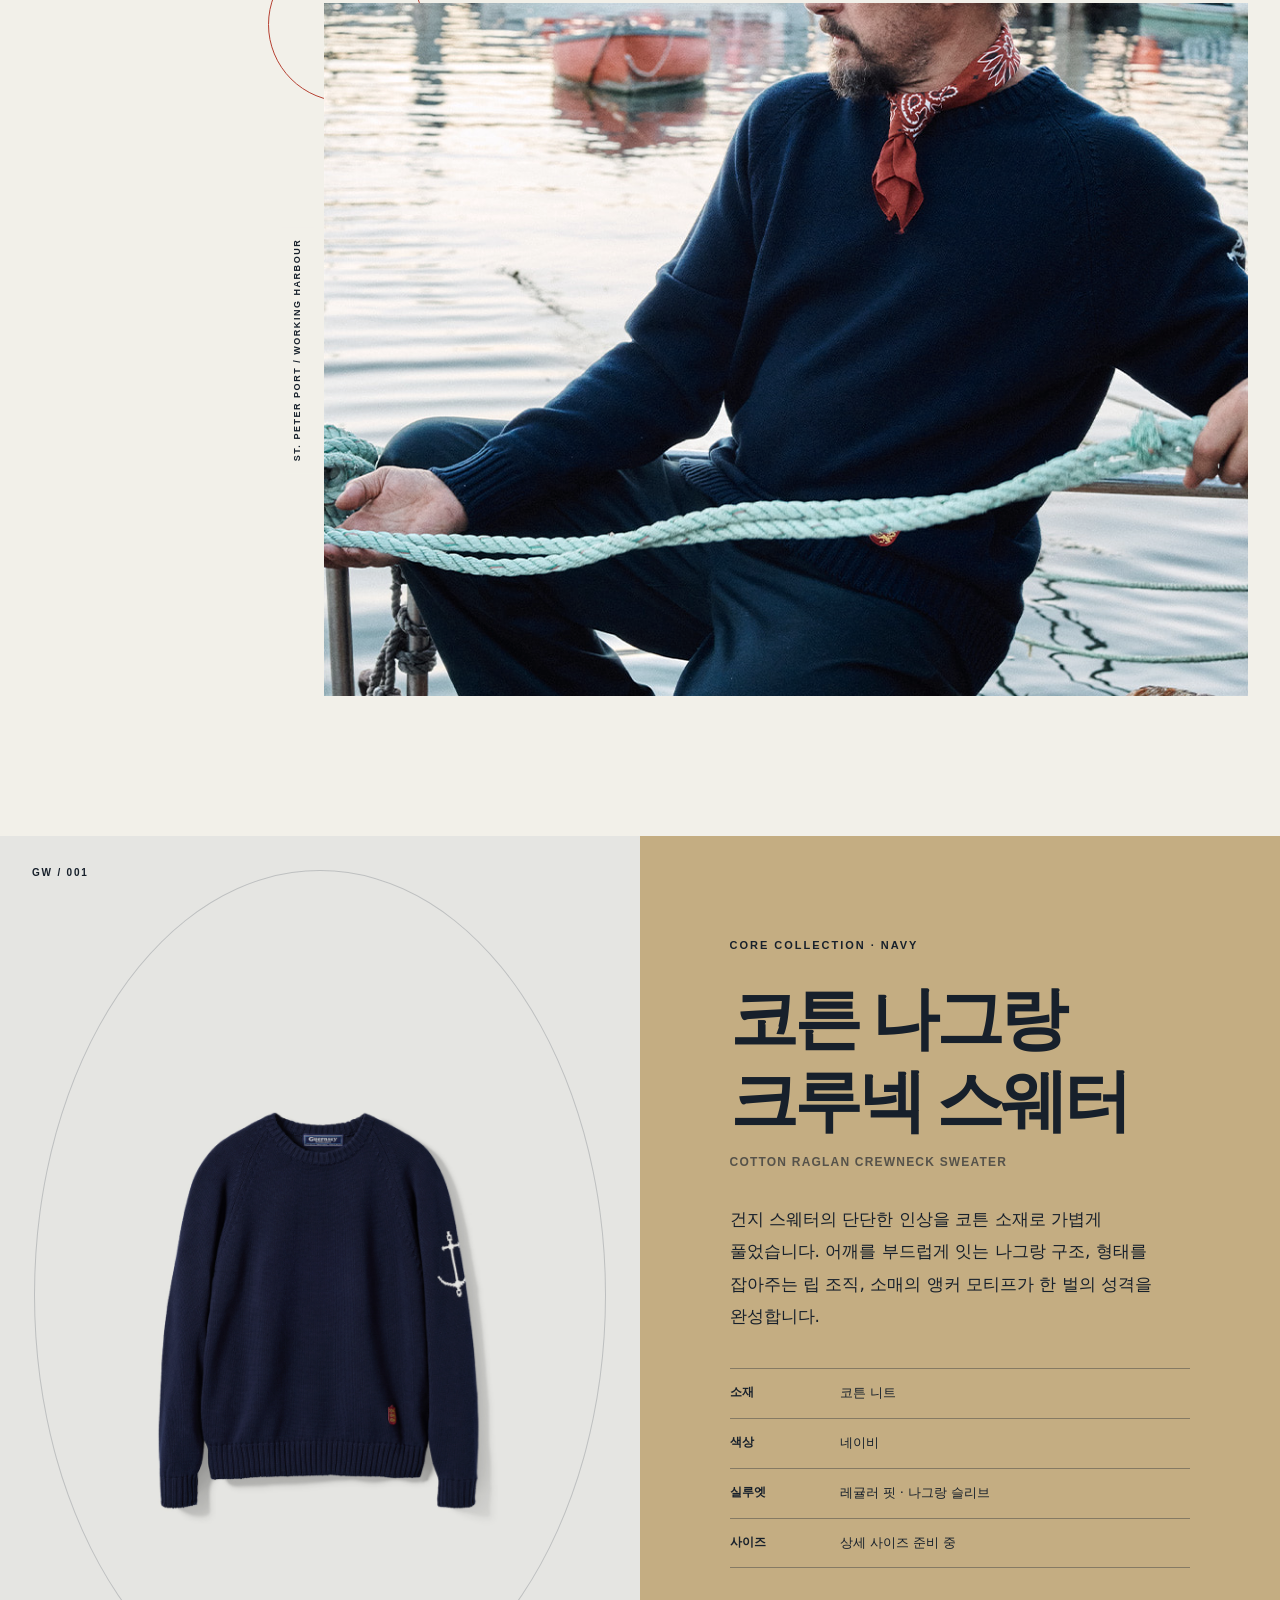
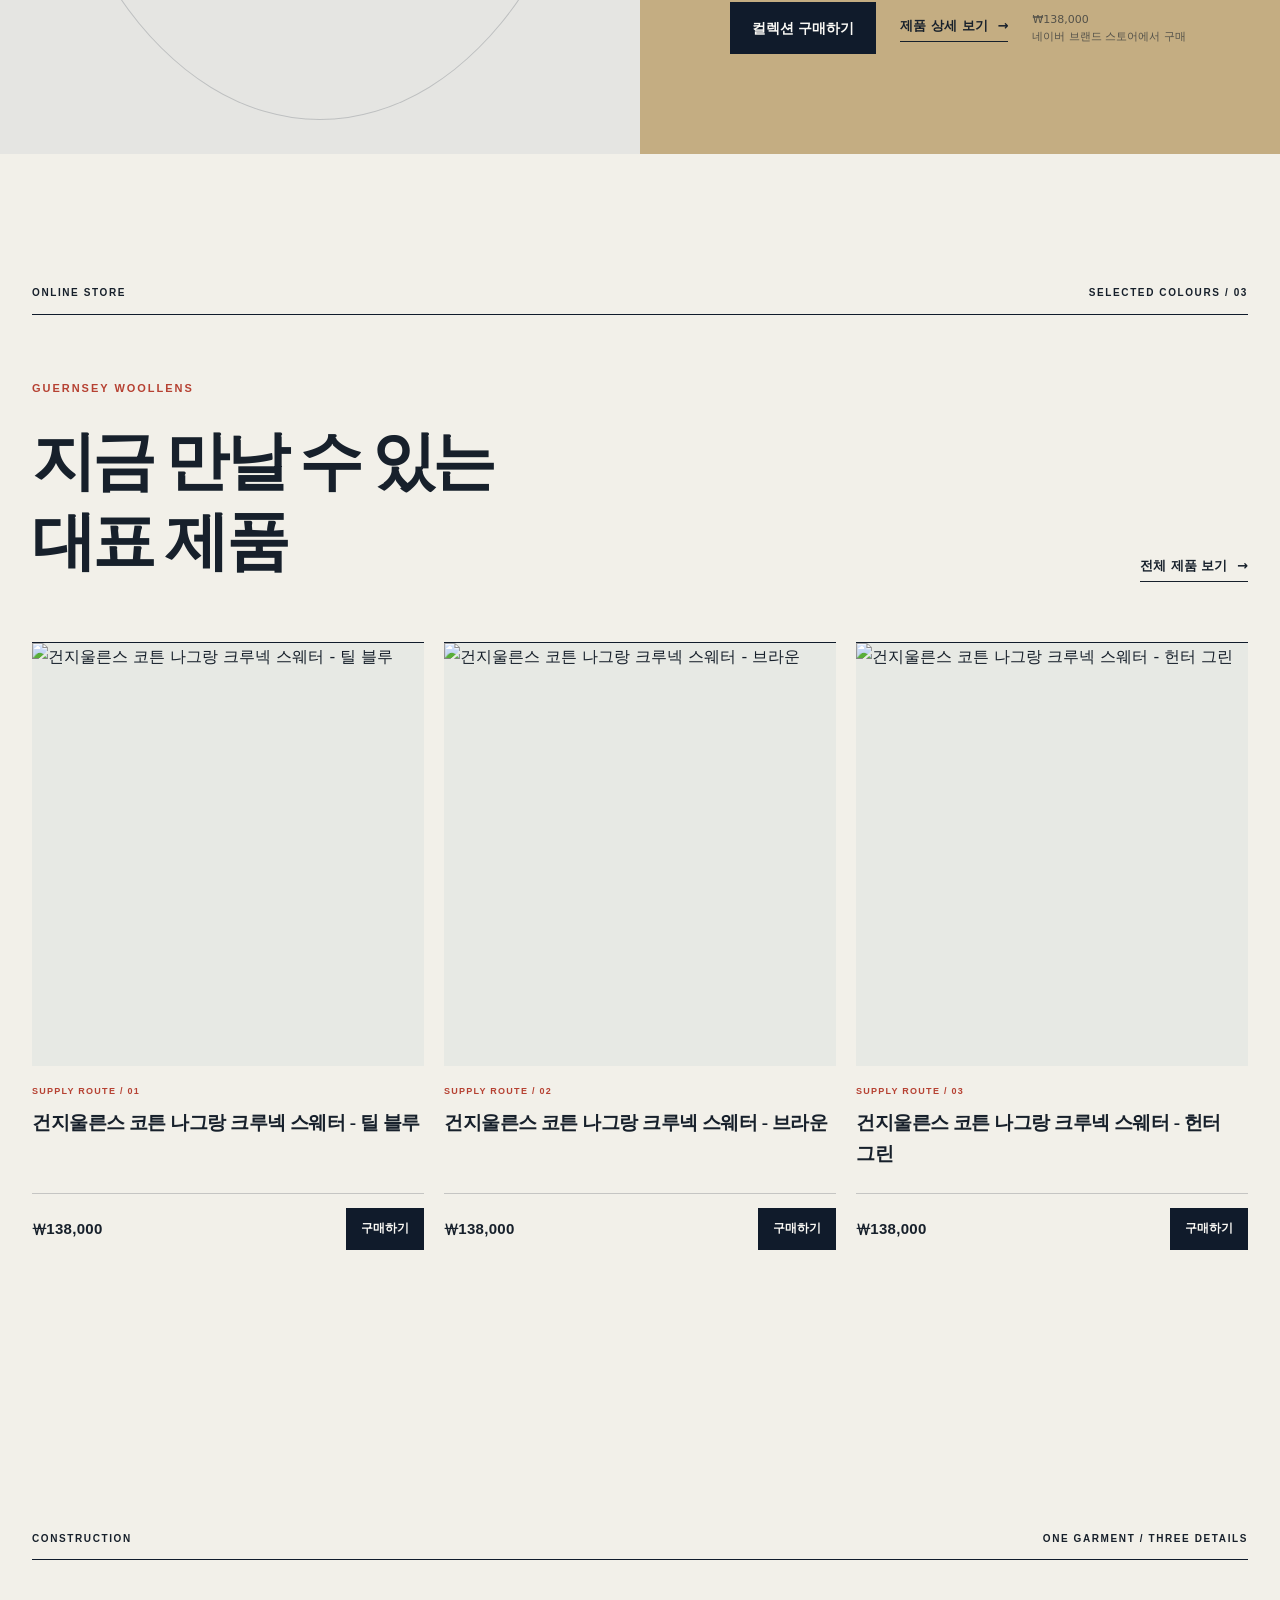
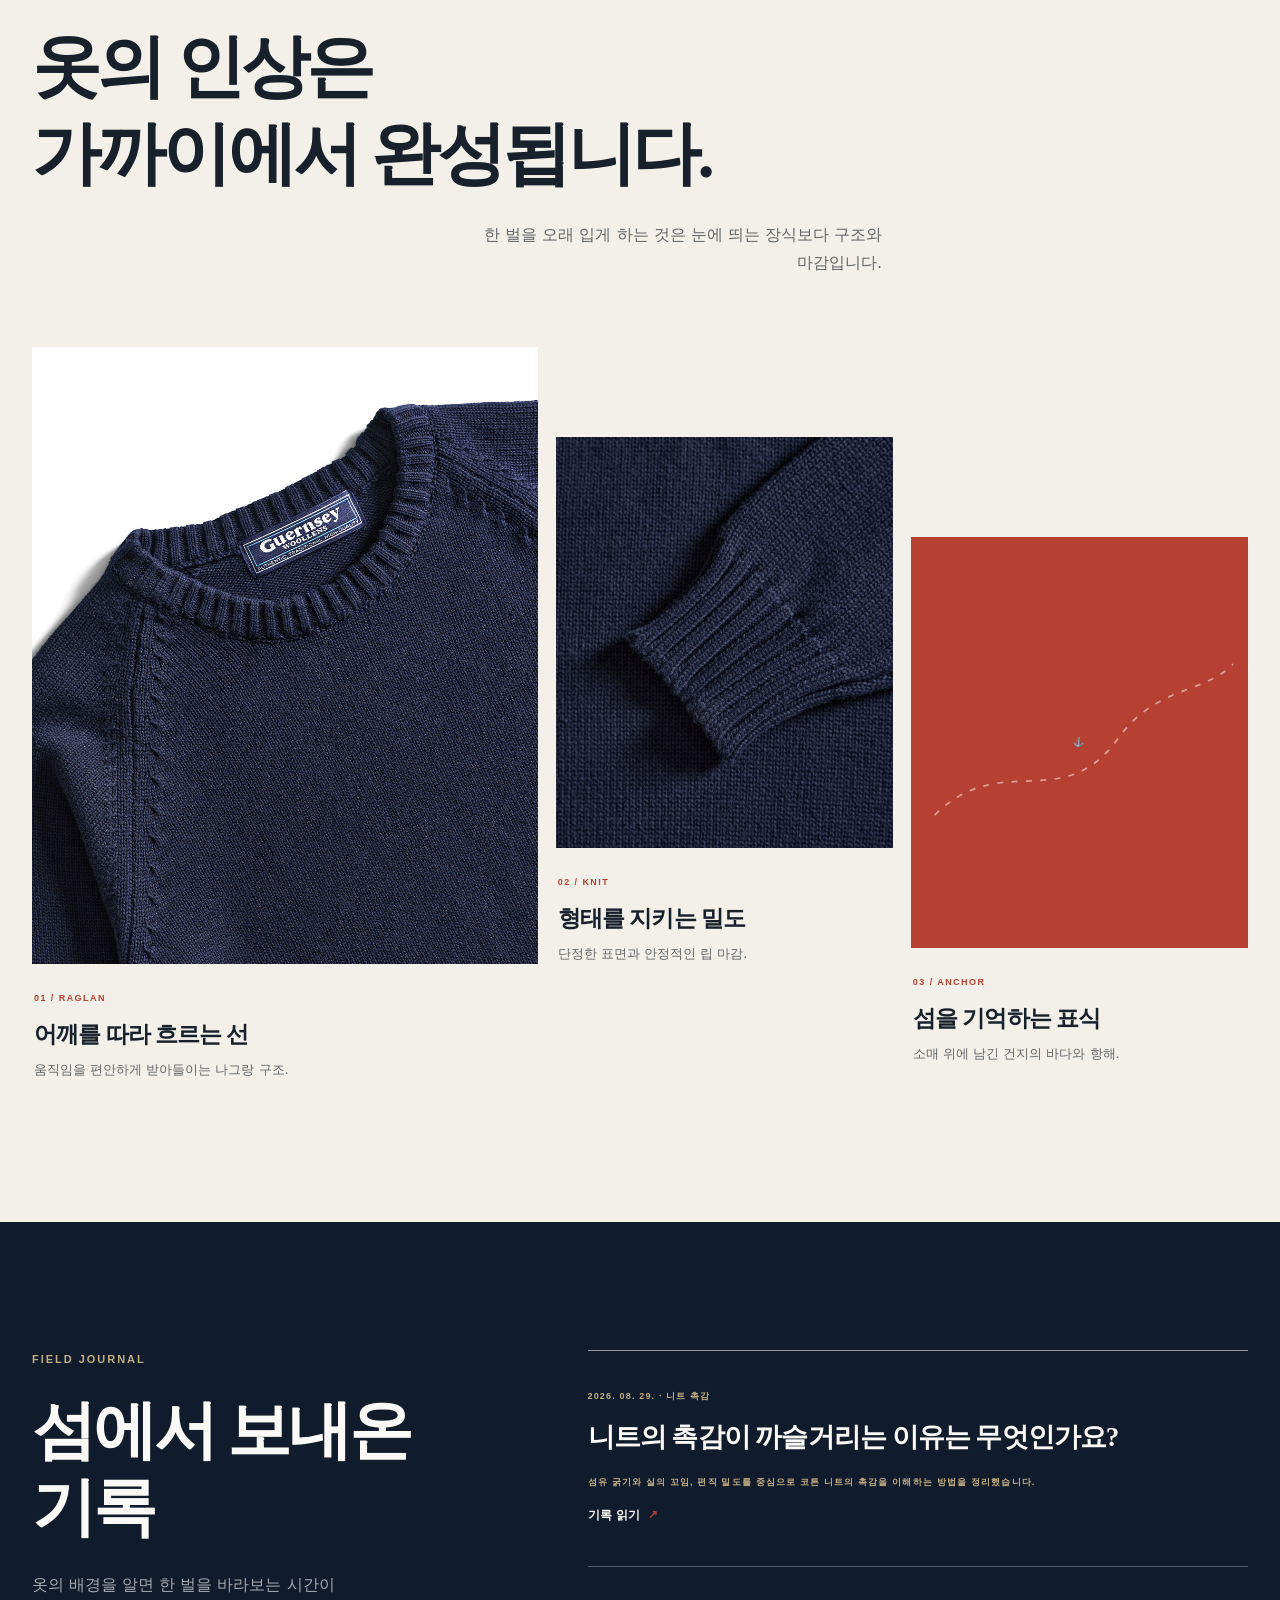
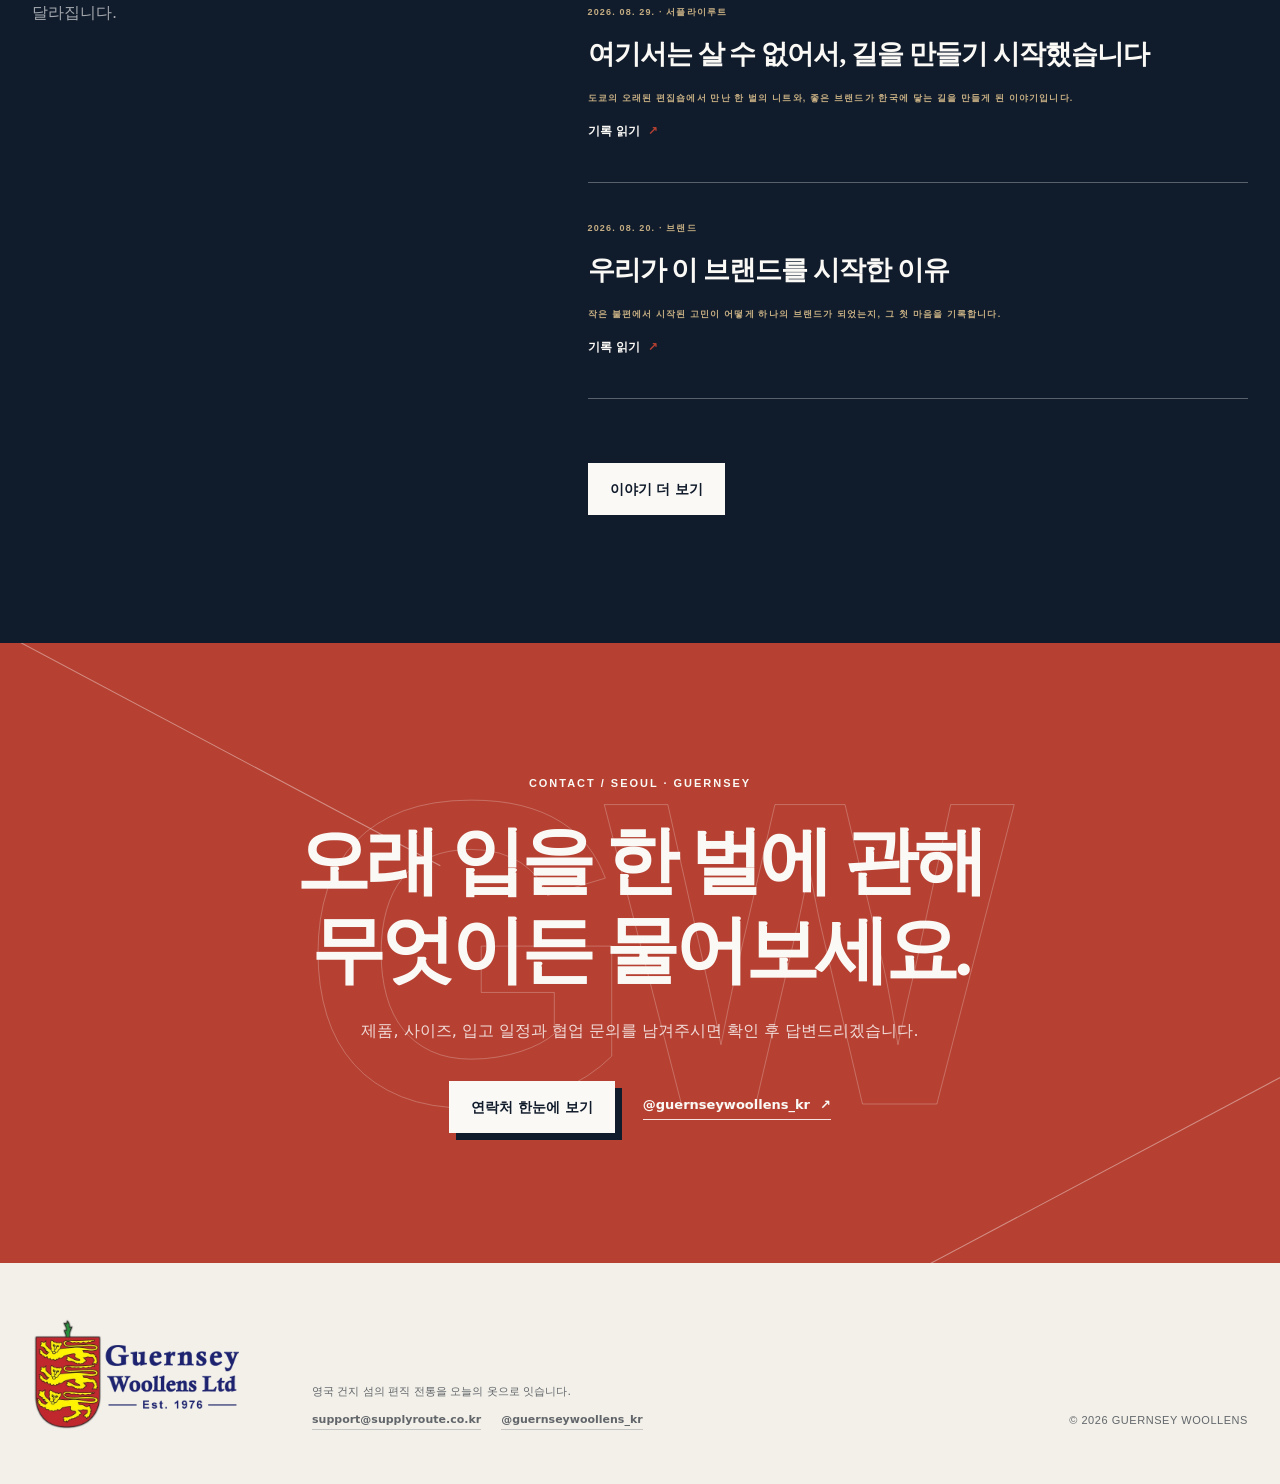
==== commit c94de98e: "feat: autoplay hero video" ====
--- a/index.html
+++ b/index.html
@@ -92,7 +92,7 @@
     </header>
 
     <main id="main">
-      <section class="hero hero-scrub-section" id="home" aria-labelledby="hero-title" data-scrub-hero>
+      <section class="hero" id="home" aria-labelledby="hero-title">
         <div class="hero-copy" data-reveal>
           <p class="coordinate">49°27′N · 2°32′W / GUERNSEY ISLAND</p>
           <h1 id="hero-title">바다에서 시작된<br><em>한 벌의 원칙.</em></h1>
@@ -110,14 +110,16 @@
             <div><dt>Detail</dt><dd>Anchor motif</dd></div>
           </dl>
         </div>
-        <figure class="hero-image hero-scrub" data-reveal>
+        <figure class="hero-image" data-reveal>
           <video
-            data-scrub-video
+            data-hero-video
             data-desktop-src="assets/hero-scrub.mp4"
             data-mobile-src="assets/hero-scrub-m.mp4"
             data-desktop-poster="assets/hero-poster.jpg"
             data-mobile-poster="assets/hero-poster-m.jpg"
             src="assets/hero-scrub.mp4"
+            autoplay
+            loop
             muted
             playsinline
             preload="auto"
--- a/styles.css
+++ b/styles.css
@@ -72,7 +72,6 @@
   position: relative; min-height: calc(100svh - 86px); overflow: hidden;
   display: grid; grid-template-columns: minmax(0, 46%) minmax(0, 54%); background: var(--canvas);
 }
-.hero-scrub-section { min-height: calc(175svh - 86px); align-items: start; }
 .hero::before {
   content: ""; position: absolute; left: calc(46% - 46px); top: 0; bottom: 0; z-index: 3;
   width: 92px; background: var(--canvas); clip-path: polygon(0 0, 100% 0, 0 100%);
@@ -80,14 +79,6 @@
 .hero-copy {
   position: relative; z-index: 4; align-self: center; max-width: 610px;
   margin-left: max(32px, calc((100vw - 1240px) / 2)); padding: 72px 48px 72px 0;
-}
-.hero-scrub-section .hero-copy {
-  position: sticky;
-  top: 86px;
-  min-height: calc(100svh - 86px);
-  display: flex;
-  flex-direction: column;
-  justify-content: center;
 }
 .coordinate { margin-bottom: 24px; font-family: var(--utility); font-size: 11px; font-weight: 800; letter-spacing: .18em; text-transform: uppercase; }
 .hero h1 { margin-bottom: 26px; font-family: var(--display); font-size: clamp(50px, 6.1vw, 88px); line-height: 1.14; letter-spacing: -.065em; font-weight: 700; }
@@ -106,7 +97,6 @@
 .hero-specs dt { margin-bottom: 3px; color: var(--signal); font-family: var(--utility); font-size: 9px; font-weight: 800; letter-spacing: .15em; text-transform: uppercase; }
 .hero-specs dd { margin: 0; font-family: var(--utility); font-size: 11px; letter-spacing: .05em; text-transform: uppercase; }
 .hero-image { position: relative; z-index: 2; height: calc(100svh - 86px); min-height: 690px; margin: 0; overflow: hidden; background: var(--navy); }
-.hero-scrub-section .hero-image { position: sticky; top: 86px; }
 .hero-image img,
 .hero-image video { width: 100%; height: 100%; object-fit: cover; object-position: center 34%; filter: saturate(.82) contrast(1.04); }
 .hero-image video { background: var(--navy); }
@@ -650,12 +640,9 @@
   .site-nav .nav-contact { font-family: var(--body); font-size: 15px; border-color: rgba(255,255,255,.7); }
   .site-nav .nav-contact[aria-current="page"] { background: var(--white); color: var(--navy); }
   .hero { min-height: auto; grid-template-columns: 1fr; }
-  .hero-scrub-section { min-height: 175svh; display: block; }
   .hero::before { display: none; }
   .hero-copy { width: var(--page); max-width: none; margin: 0 auto; padding: 80px 0 72px; }
-  .hero-scrub-section .hero-copy { position: relative; top: auto; min-height: auto; display: block; }
   .hero-image { height: min(112vw, 900px); min-height: 600px; }
-  .hero-scrub-section .hero-image { position: sticky; top: 76px; height: calc(100svh - 76px); }
   .hero-ghost { bottom: -27px; font-size: 21vw; }
   .signal-strip div { padding: 18px 24px; }
   .heritage-grid { grid-template-columns: 1fr; gap: 54px; }
@@ -703,7 +690,6 @@
   .hero-specs { grid-template-columns: 1fr 1fr; row-gap: 10px; }
   .hero-specs div:last-child { grid-column: 1 / -1; }
   .hero-image { height: 122vw; min-height: 480px; }
-  .hero-scrub-section .hero-image { height: calc(100svh - 68px); min-height: 480px; top: 68px; }
   .hero-image figcaption { left: 18px; right: 18px; font-size: 7px; }
   .anchor-stamp { right: 18px; top: 18px; width: 58px; height: 58px; font-size: 24px; }
   .signal-strip { grid-template-columns: 1fr; }
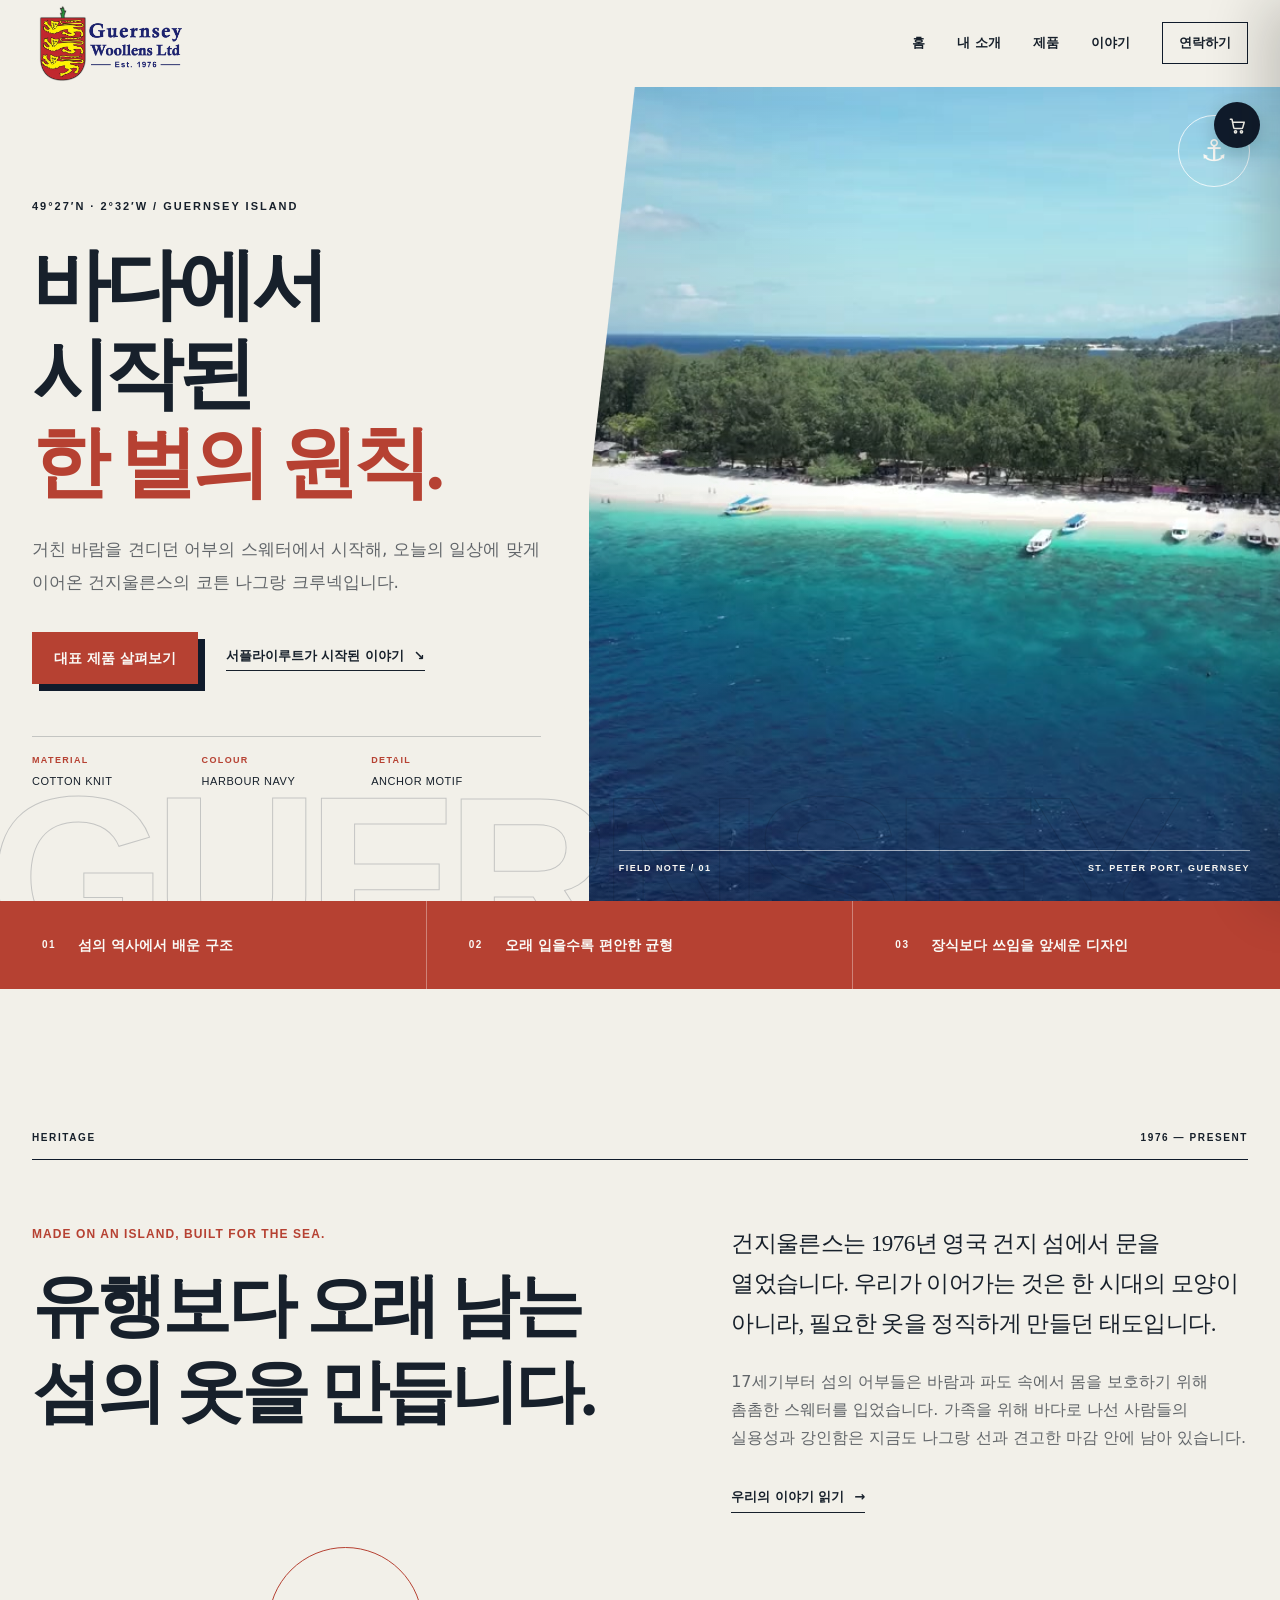
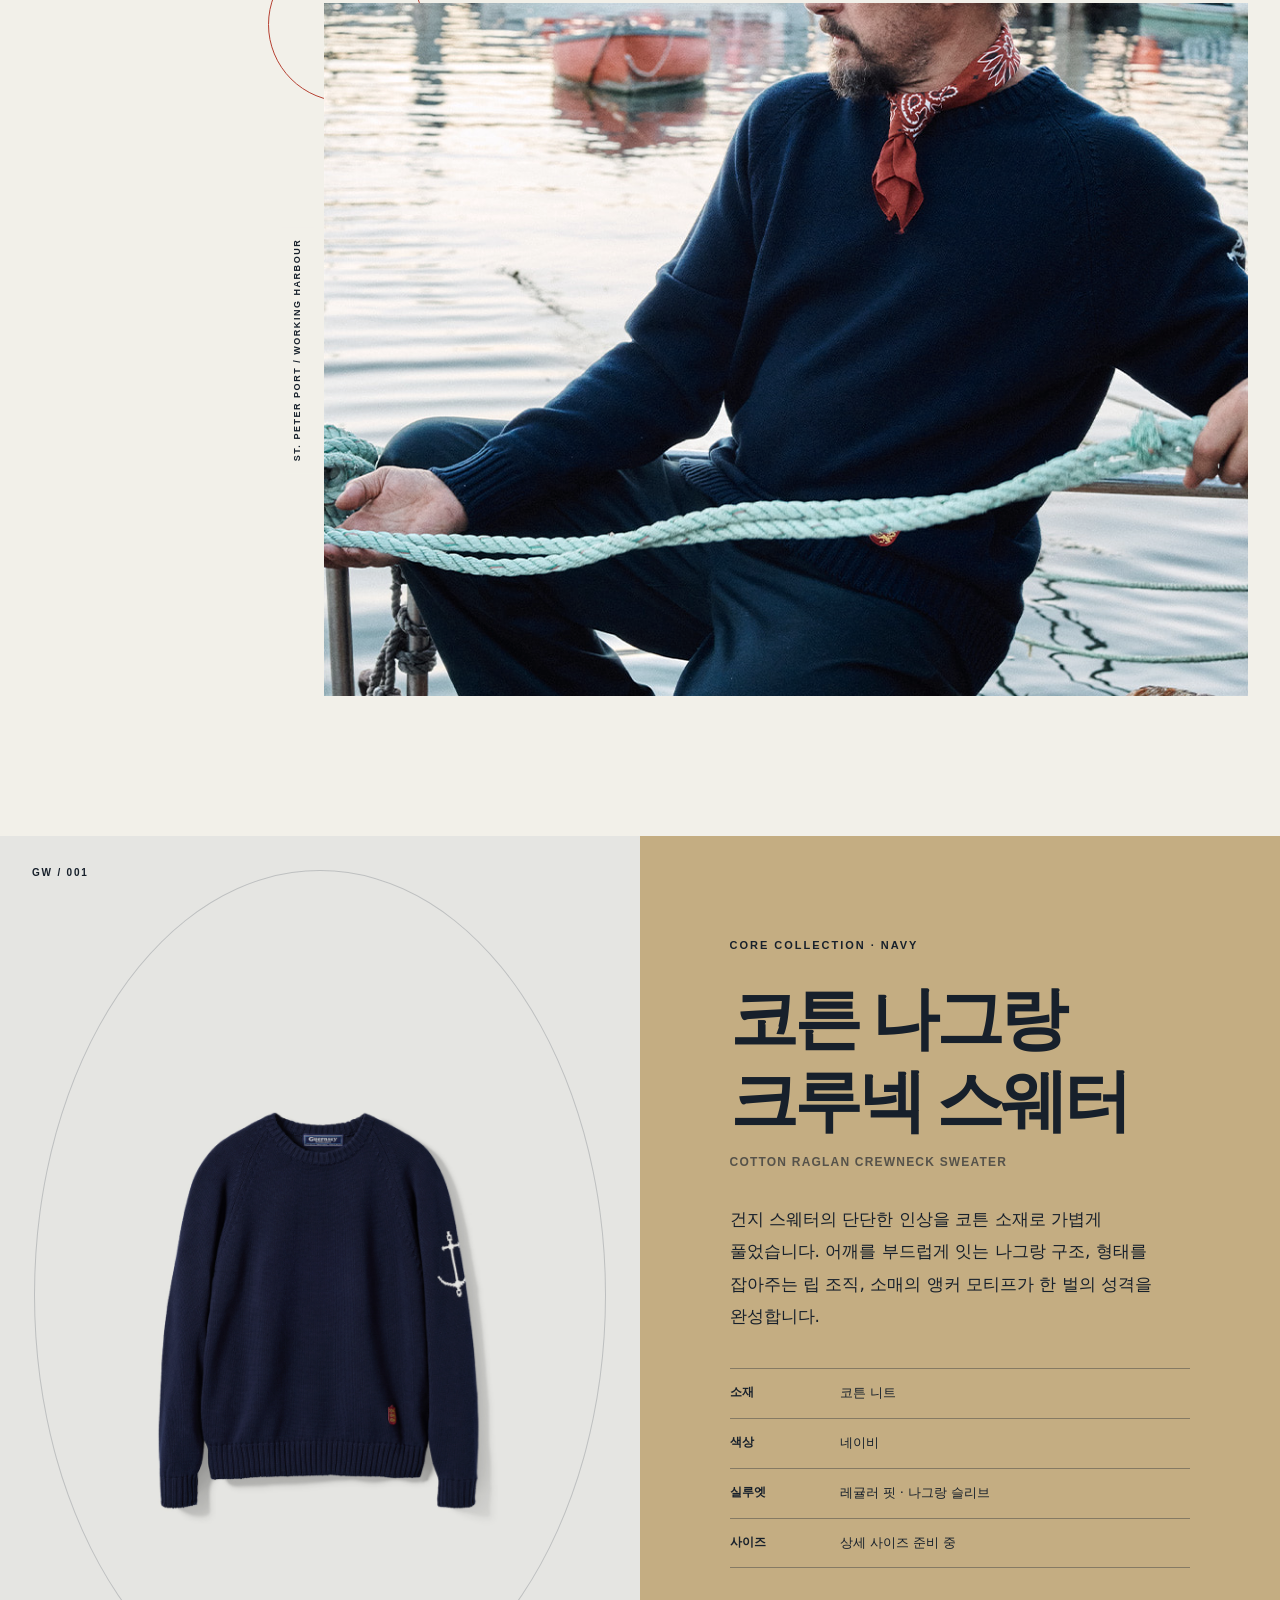
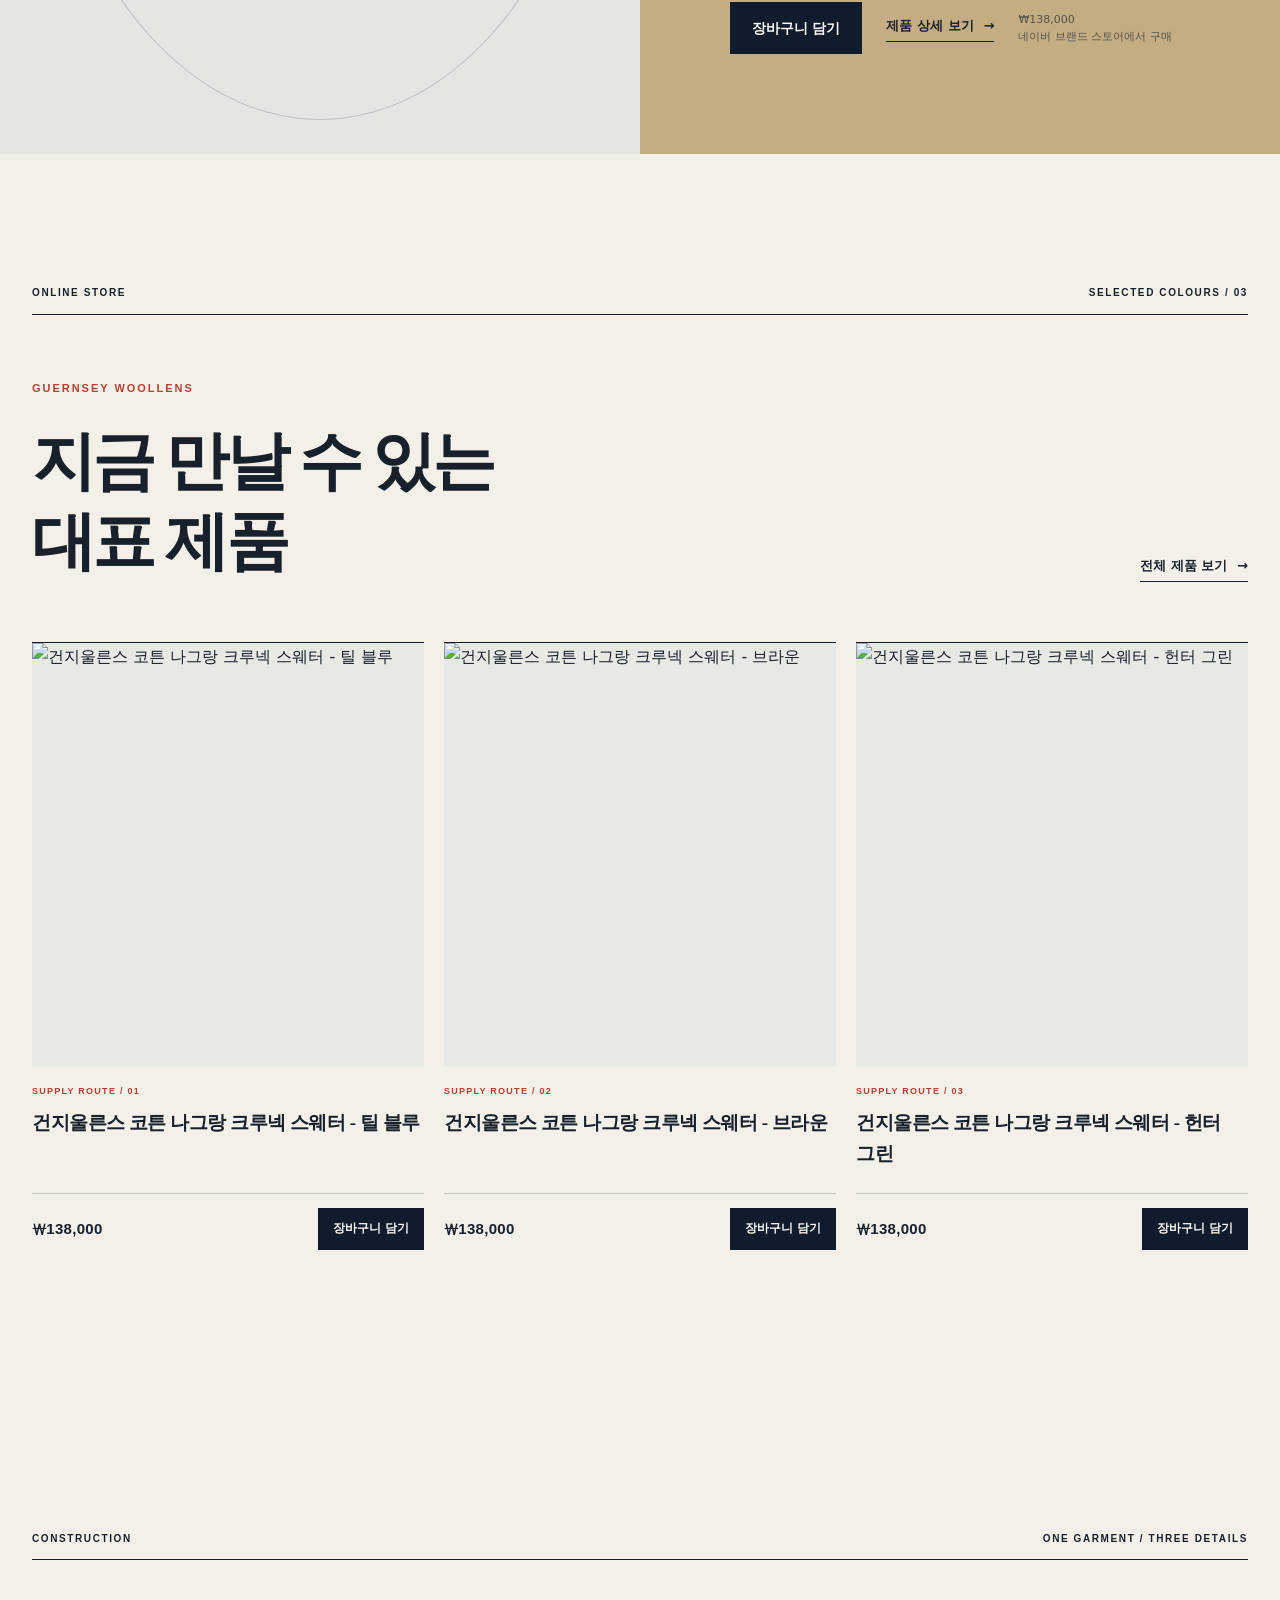
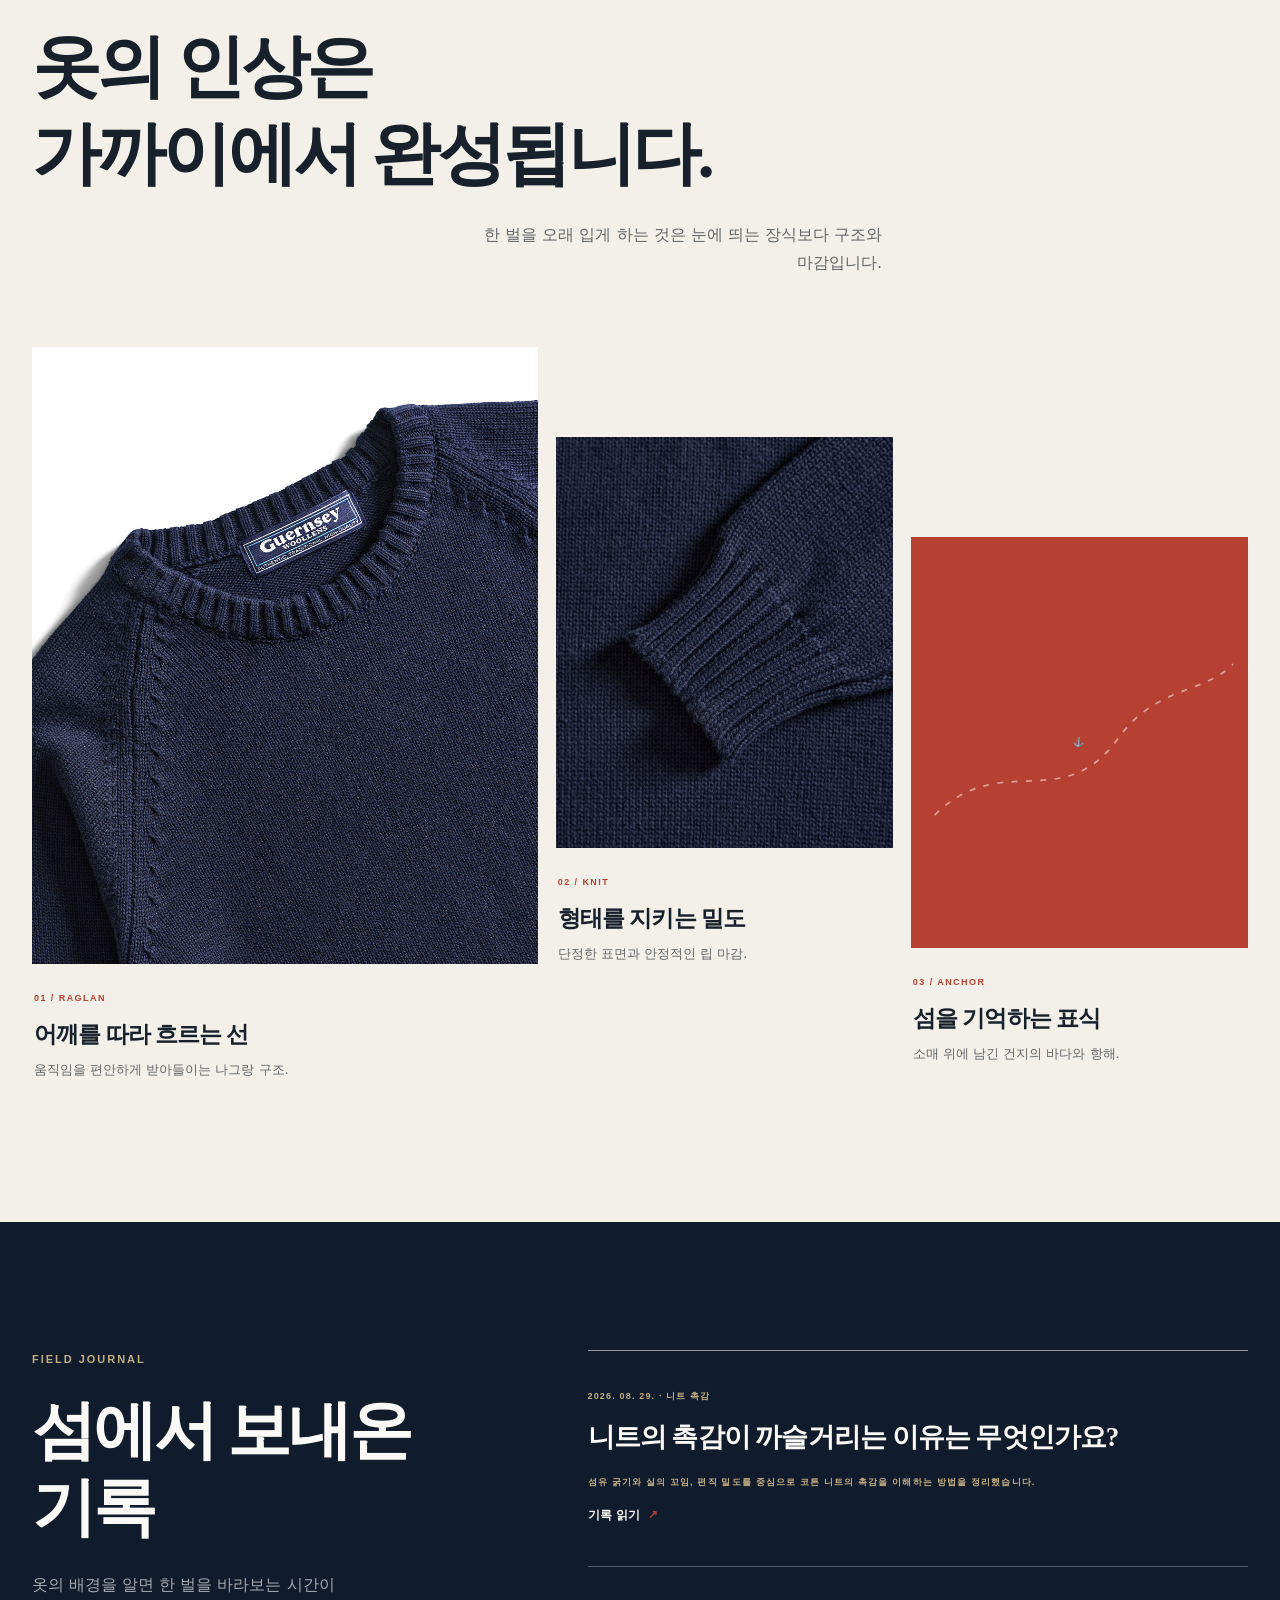
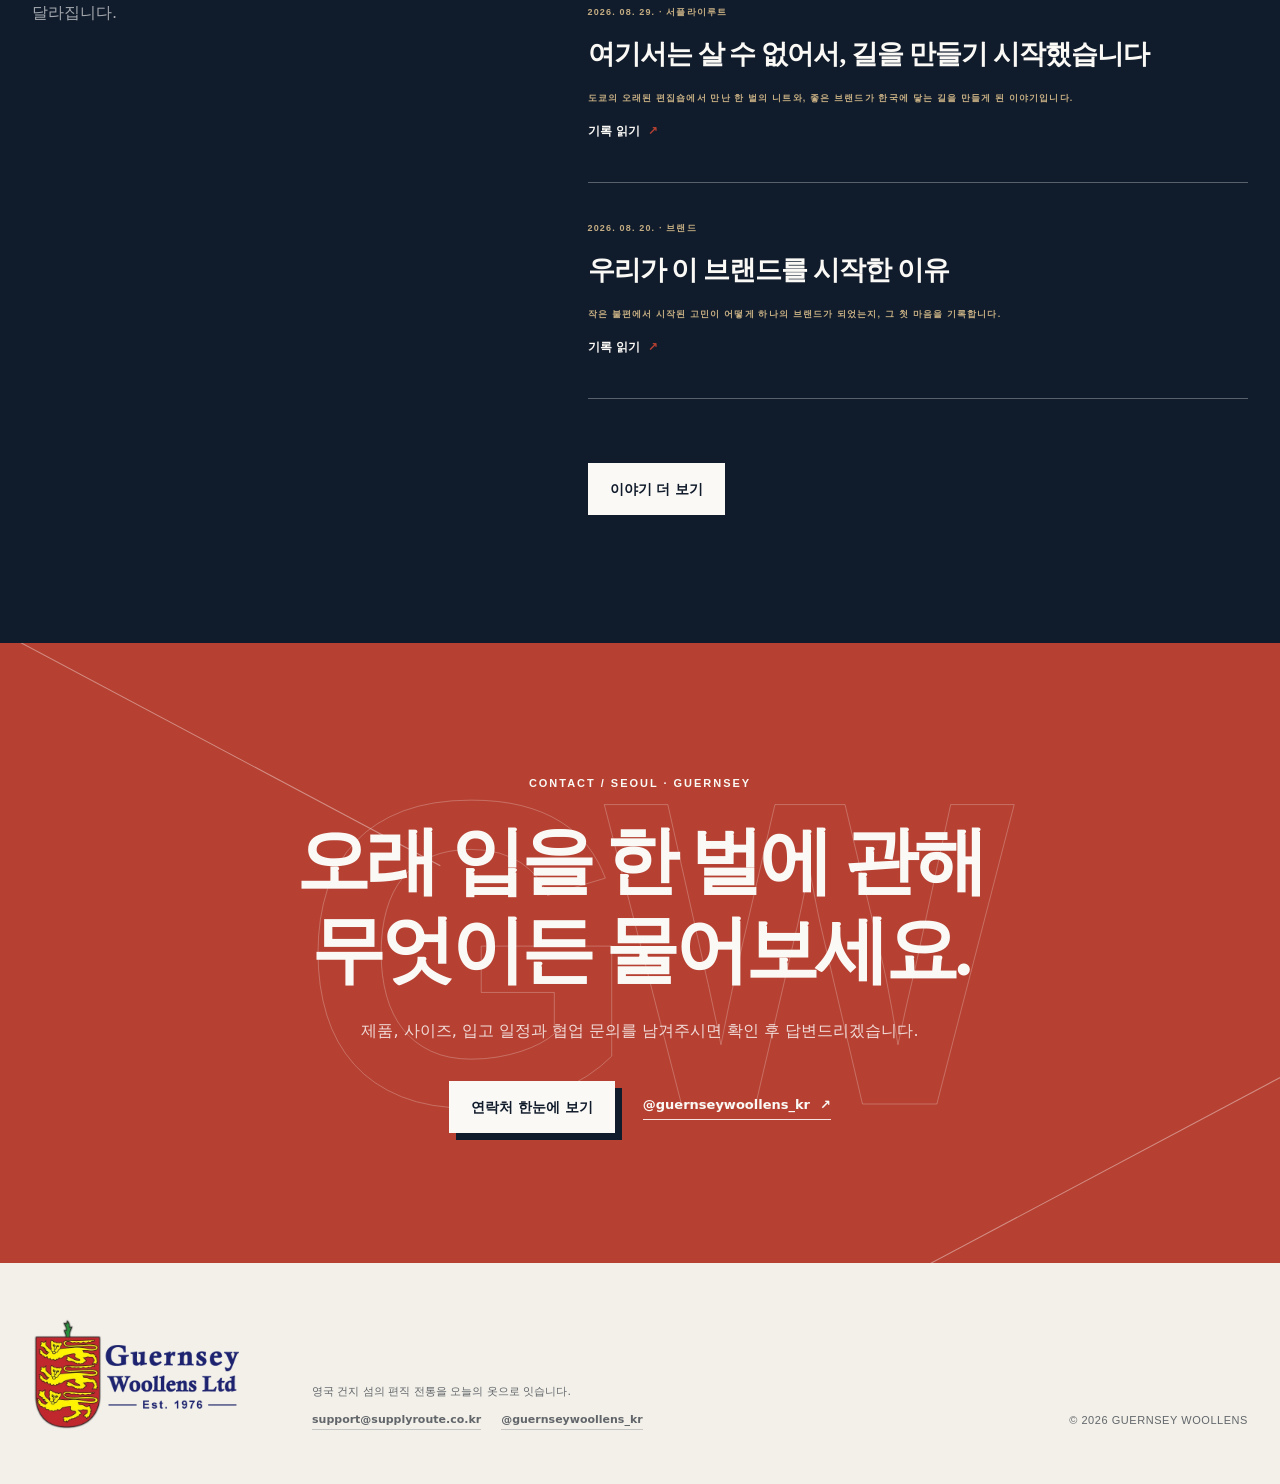
==== commit 5e9f5f75: "feat: add site cart" ====
--- a/index.html
+++ b/index.html
@@ -61,6 +61,7 @@
       }
     </script>
     <link rel="stylesheet" href="styles.css">
+    <link rel="stylesheet" href="assets/cart.css">
     <script src="script.js" defer></script>
   </head>
   <body>
@@ -184,7 +185,7 @@
             <div><dt>사이즈</dt><dd>상세 사이즈 준비 중</dd></div>
           </dl>
           <div class="product-actions">
-            <a class="button button-navy" href="https://brand.naver.com/supplyroute/products/10875365708" target="_blank" rel="noopener noreferrer">컬렉션 구매하기</a>
+            <a class="button button-navy" href="https://brand.naver.com/supplyroute/products/10875365708" target="_blank" rel="noopener noreferrer" data-cart-add data-name="건지울른스 코튼 나그랑 크루넥 스웨터 컬렉션" data-price="138000" data-url="https://brand.naver.com/supplyroute/products/10875365708">장바구니 담기</a>
             <a class="rule-link" href="product-detail.html">제품 상세 보기 <span aria-hidden="true">→</span></a>
             <p>₩138,000<br>네이버 브랜드 스토어에서 구매</p>
           </div>
@@ -264,5 +265,6 @@
       </div>
       <p class="copyright">© <span data-year>2026</span> GUERNSEY WOOLLENS</p>
     </footer>
+    <script src="assets/cart.js" defer></script>
   </body>
 </html>
--- a/assets/cart.css
+++ b/assets/cart.css
@@ -0,0 +1,190 @@
+/* ==========================================================================
+   장바구니 부품 키트 — cart.css
+   실행DAY 2026-08-29 · https://runday.irumai.kr/260829/kit/cart/
+
+   ● 브랜드에 맞추려면 아래 변수 6개만 바꾸면 됩니다.
+     클래스 이름은 전부 rdcart- 로 시작해서 내 사이트 CSS 와 겹치지 않습니다.
+   ========================================================================== */
+:root {
+  --cart-bg:     #f2f0e9;   /* 서랍 바탕색 */
+  --cart-ink:    #101b2b;   /* 글자색 (버튼 바탕색으로도 씁니다) */
+  --cart-line:   rgba(16, 27, 43, 0.2);   /* 구분선 */
+  --cart-accent: #b64132;   /* 뱃지·강조 */
+  --cart-radius: 0px;       /* 모서리 둥글기 */
+  --cart-font:   Pretendard, SUIT, "Noto Sans KR", "Apple SD Gothic Neo",
+                 system-ui, sans-serif;
+}
+
+/* ───────── 열렸을 때 배경 스크롤 잠금 ───────── */
+html.rdcart-locked, body.rdcart-locked { overflow: hidden; }
+
+/* ───────── 장바구니 버튼 ───────── */
+.rdcart-btn {
+  position: relative;
+  display: inline-grid; place-items: center;
+  width: 46px; height: 46px; padding: 0;
+  border: 0; border-radius: 999px;
+  background: var(--cart-ink); color: var(--cart-bg);
+  font: inherit; cursor: pointer;
+  transition: transform .2s ease, box-shadow .2s ease;
+}
+.rdcart-btn--float {
+  position: fixed; top: 102px; right: max(18px, calc((100vw - 1240px) / 2)); z-index: 90;
+  box-shadow: 0 6px 20px rgba(0, 0, 0, .18);
+}
+.rdcart-btn:active { transform: translateY(0); }
+@media (hover: hover) { .rdcart-btn:hover { transform: translateY(-1px); } }
+.rdcart-btn:focus-visible { outline: 2px solid var(--cart-accent); outline-offset: 3px; }
+.rdcart-btn svg { display: block; }
+
+.rdcart-btn__count {
+  position: absolute; top: -3px; right: -3px;
+  min-width: 20px; height: 20px; padding: 0 5px;
+  display: grid; place-items: center;
+  border-radius: 999px;
+  background: var(--cart-accent); color: #fff;
+  font-family: var(--cart-font);
+  font-size: 11px; font-weight: 800; line-height: 1;
+  transform: scale(0); transition: transform .25s cubic-bezier(.2, .8, .3, 1);
+}
+.rdcart-btn--has .rdcart-btn__count { transform: scale(1); }
+
+/* 담기 버튼의 "담았습니다" 순간 (참가자 버튼 스타일은 건드리지 않습니다) */
+.rdcart-added { opacity: .68; }
+
+/* ───────── 서랍 ───────── */
+.rdcart {
+  position: fixed; inset: 0; z-index: 100;
+  pointer-events: none;
+  font-family: var(--cart-font);
+  color: var(--cart-ink);
+  -webkit-text-size-adjust: 100%;
+}
+.rdcart--open { pointer-events: auto; }
+
+.rdcart__back {
+  position: absolute; inset: 0;
+  background: rgba(20, 18, 16, .48);
+  opacity: 0; transition: opacity .32s ease;
+}
+.rdcart--open .rdcart__back { opacity: 1; }
+
+.rdcart__panel {
+  position: absolute; top: 0; right: 0;
+  height: 100%; width: min(400px, 92vw);
+  display: flex; flex-direction: column;
+  background: var(--cart-bg);
+  box-shadow: -18px 0 54px rgba(20, 18, 16, .2);
+  transform: translateX(100%);
+  transition: transform .38s cubic-bezier(.2, .8, .3, 1);
+}
+.rdcart--open .rdcart__panel { transform: none; }
+
+.rdcart__head {
+  display: flex; align-items: center; justify-content: space-between;
+  gap: 12px; padding: 20px 22px;
+  border-bottom: 1px solid var(--cart-line);
+}
+.rdcart__title { margin: 0; font-size: 17px; font-weight: 800; letter-spacing: -.02em; }
+.rdcart__close {
+  width: 34px; height: 34px; flex: none;
+  border: 0; border-radius: 999px; background: none;
+  color: var(--cart-ink); font: inherit; font-size: 22px; line-height: 1;
+  cursor: pointer; opacity: .6;
+}
+@media (hover: hover) { .rdcart__close:hover { background: var(--cart-line); opacity: 1; } }
+.rdcart__close:focus-visible { outline: 2px solid var(--cart-accent); outline-offset: 2px; }
+
+.rdcart__body { flex: 1; overflow-y: auto; padding: 6px 22px; -webkit-overflow-scrolling: touch; }
+.rdcart__empty { padding: 34px 0; margin: 0; font-size: 14px; line-height: 1.85; opacity: .6; }
+
+/* ───────── 줄 ───────── */
+.rdcart__line {
+  display: flex; align-items: center; gap: 12px;
+  padding: 15px 0; border-bottom: 1px solid var(--cart-line);
+}
+.rdcart__grow { flex: 1; min-width: 0; }
+.rdcart__grow b {
+  display: block; font-size: 14.5px; font-weight: 700; letter-spacing: -.02em;
+  overflow-wrap: anywhere;
+}
+.rdcart__grow small { display: block; margin-top: 3px; font-size: 12.5px; opacity: .6; }
+
+.rdcart__go {
+  display: inline-block; margin-top: 7px;
+  font-size: 12.5px; font-weight: 700; color: var(--cart-ink);
+  text-decoration: none;
+  border-bottom: 1.5px solid var(--cart-ink); padding-bottom: 1px;
+}
+@media (hover: hover) { .rdcart__go:hover { opacity: .6; } }
+.rdcart__go--off {
+  font-weight: 400; opacity: .45;
+  border-bottom-style: dotted; cursor: default;
+}
+
+.rdcart__qty {
+  display: inline-flex; align-items: center; flex: none;
+  border-radius: 999px; box-shadow: inset 0 0 0 1.5px var(--cart-line);
+}
+.rdcart__qty button {
+  width: 32px; height: 32px; padding: 0;
+  border: 0; border-radius: 999px; background: none;
+  color: var(--cart-ink); font: inherit; font-size: 16px; font-weight: 700;
+  cursor: pointer;
+}
+@media (hover: hover) { .rdcart__qty button:hover { background: var(--cart-line); } }
+.rdcart__qty button:focus-visible { outline: 2px solid var(--cart-accent); outline-offset: 1px; }
+.rdcart__qty > span { min-width: 26px; text-align: center; font-size: 14px; font-weight: 700; }
+
+.rdcart__kill {
+  flex: none; border: 0; background: none; padding: 4px 2px;
+  color: var(--cart-ink); font: inherit; font-size: 12px; opacity: .55;
+  text-decoration: underline; text-underline-offset: 3px; cursor: pointer;
+}
+@media (hover: hover) { .rdcart__kill:hover { opacity: 1; color: var(--cart-accent); } }
+
+/* ───────── 아래 (합계·안내·버튼) ───────── */
+.rdcart__foot {
+  padding: 18px 22px calc(22px + env(safe-area-inset-bottom, 0px));
+  border-top: 1px solid var(--cart-line);
+  background: var(--cart-bg);
+}
+.rdcart__sum { display: flex; align-items: baseline; justify-content: space-between; }
+.rdcart__sum span { font-size: 13px; opacity: .6; }
+.rdcart__sum b { font-size: 21px; font-weight: 800; letter-spacing: -.03em; }
+
+.rdcart__lead { margin: 12px 0 14px; font-size: 12.5px; line-height: 1.7; opacity: .62; }
+
+.rdcart__acts { display: grid; grid-template-columns: 1fr 1fr; gap: 8px; }
+.rdcart__act {
+  display: inline-flex; align-items: center; justify-content: center;
+  min-height: 46px; padding: 0 12px;
+  border: 1.5px solid var(--cart-ink); border-radius: var(--cart-radius);
+  font: inherit; font-size: 14px; font-weight: 700; letter-spacing: -.01em;
+  text-decoration: none; cursor: pointer;
+  transition: opacity .2s ease;
+}
+@media (hover: hover) { .rdcart__act:hover { opacity: .78; } }
+.rdcart__act:focus-visible { outline: 2px solid var(--cart-accent); outline-offset: 2px; }
+.rdcart__act--solid { background: var(--cart-ink); color: var(--cart-bg); }
+.rdcart__act--ghost { background: none; color: var(--cart-ink); }
+.rdcart__act[aria-disabled="true"] { opacity: .35; pointer-events: none; }
+.rdcart--empty .rdcart__act { opacity: .35; pointer-events: none; }
+.rdcart--empty .rdcart__sum { opacity: .45; }
+
+/* ───────── 모바일 (375px 에서 전체 폭) ───────── */
+@media (max-width: 480px) {
+  .rdcart__panel { width: 100%; box-shadow: none; }
+  .rdcart__head, .rdcart__body, .rdcart__foot { padding-left: 18px; padding-right: 18px; }
+  .rdcart__line { gap: 9px; }
+  .rdcart__kill { font-size: 11.5px; }
+  .rdcart-btn--float { top: 84px; right: 12px; }
+}
+
+/* ───────── 움직임을 줄여 달라는 설정 존중 ───────── */
+@media (prefers-reduced-motion: reduce) {
+  .rdcart__panel, .rdcart__back, .rdcart-btn, .rdcart-btn__count, .rdcart__act {
+    transition: none !important;
+  }
+  .rdcart-btn:hover { transform: none; }
+}
